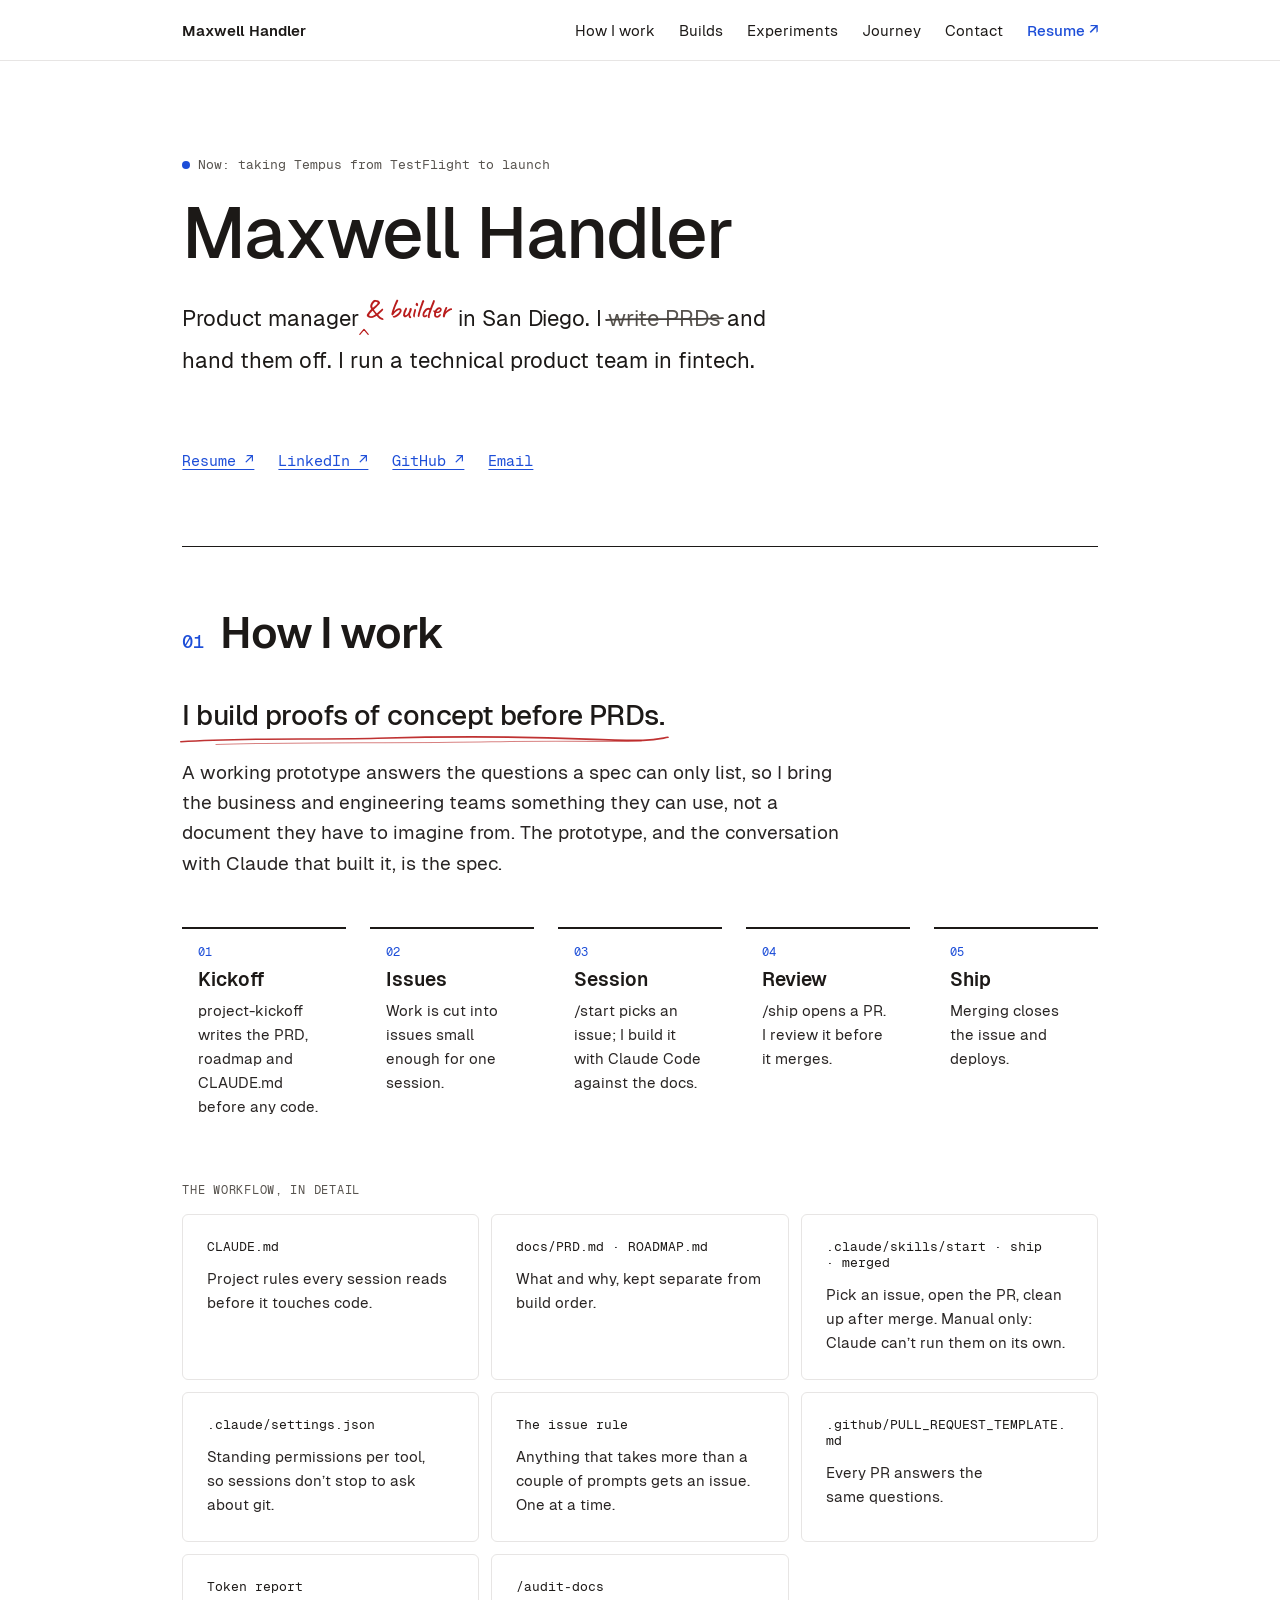
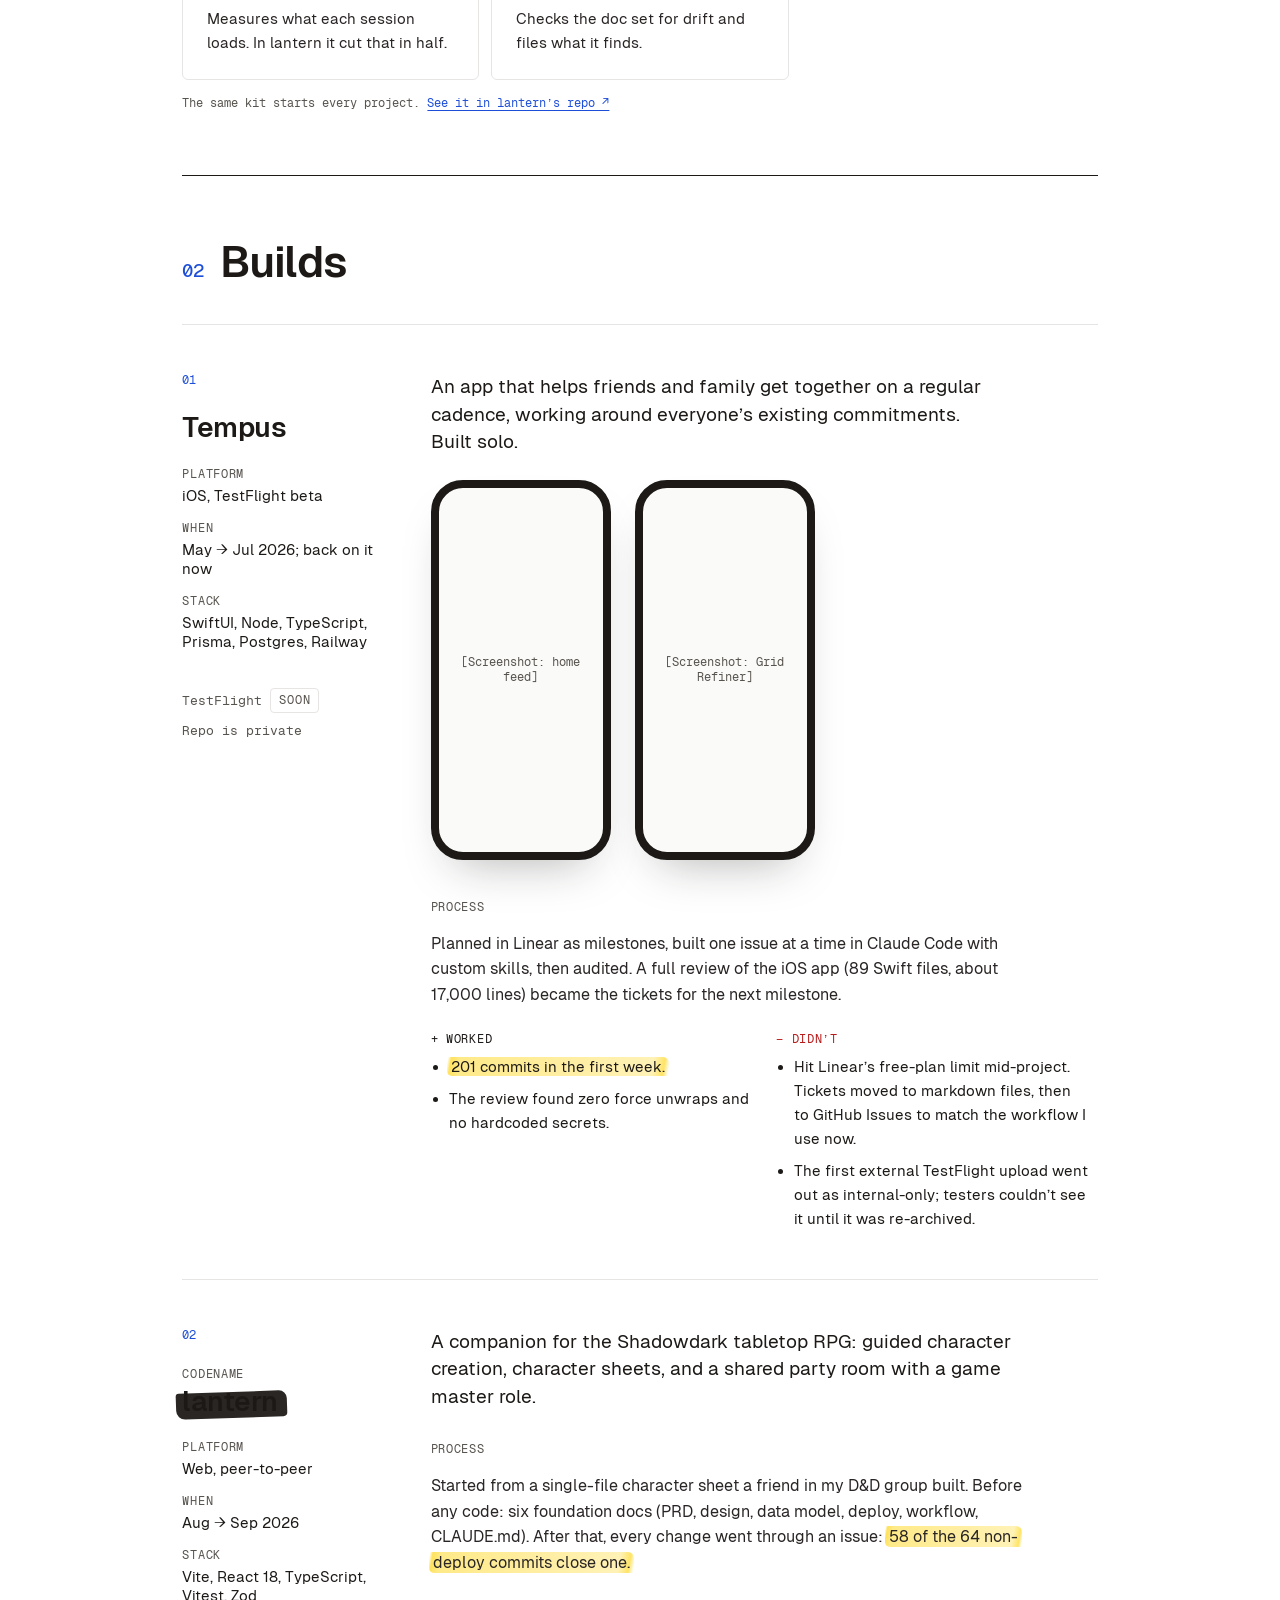
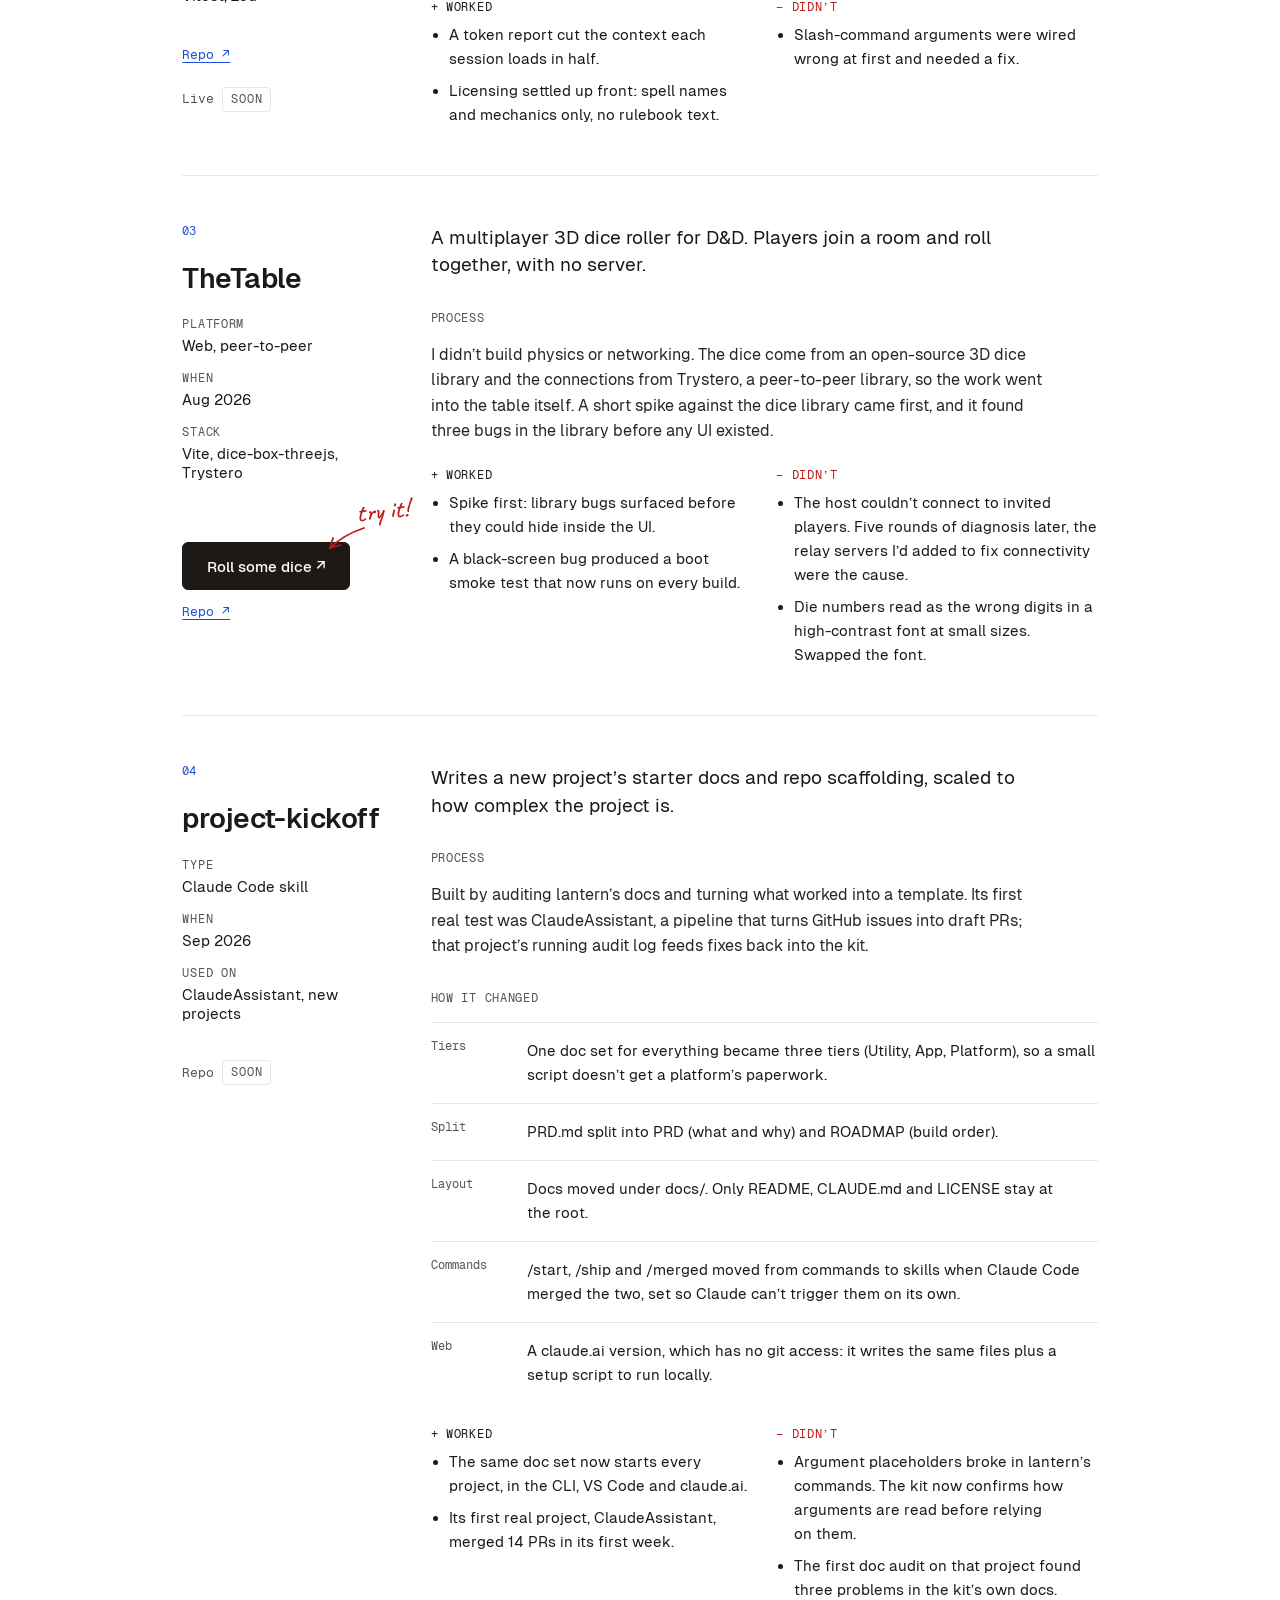
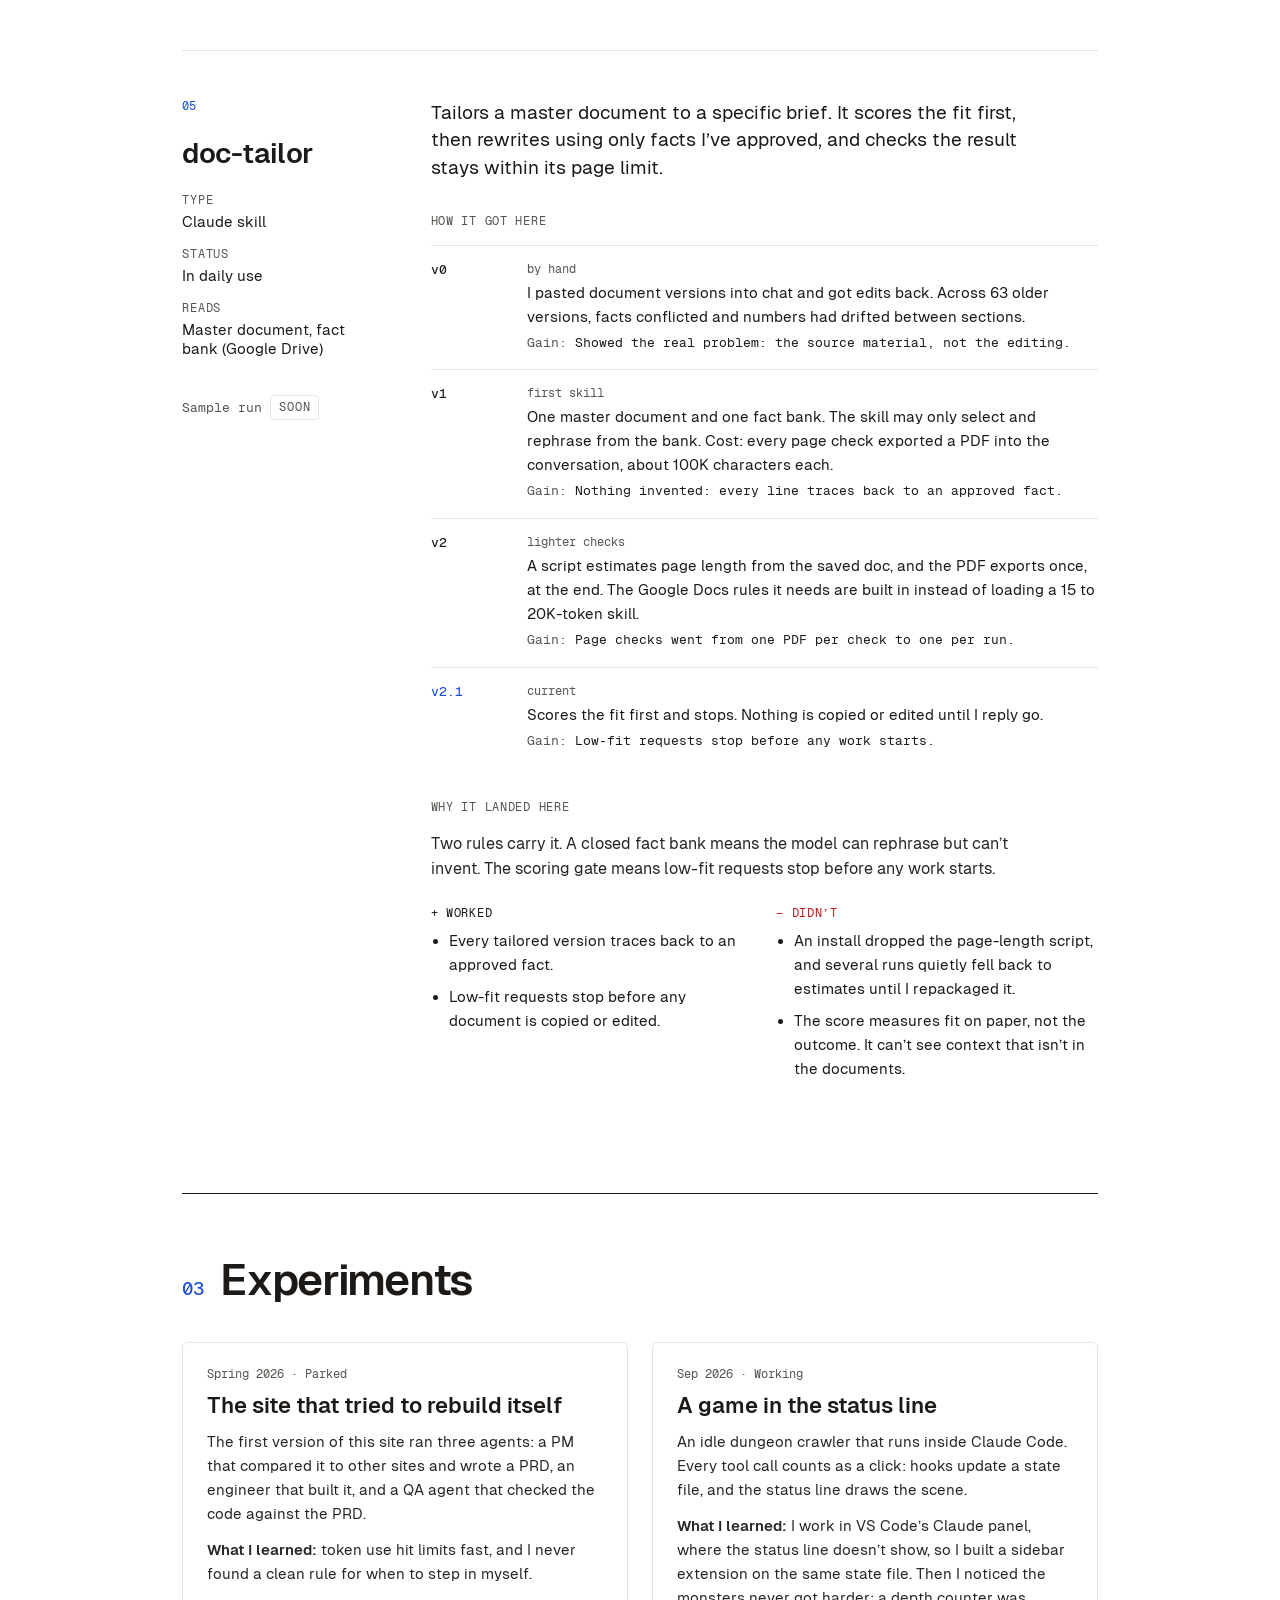
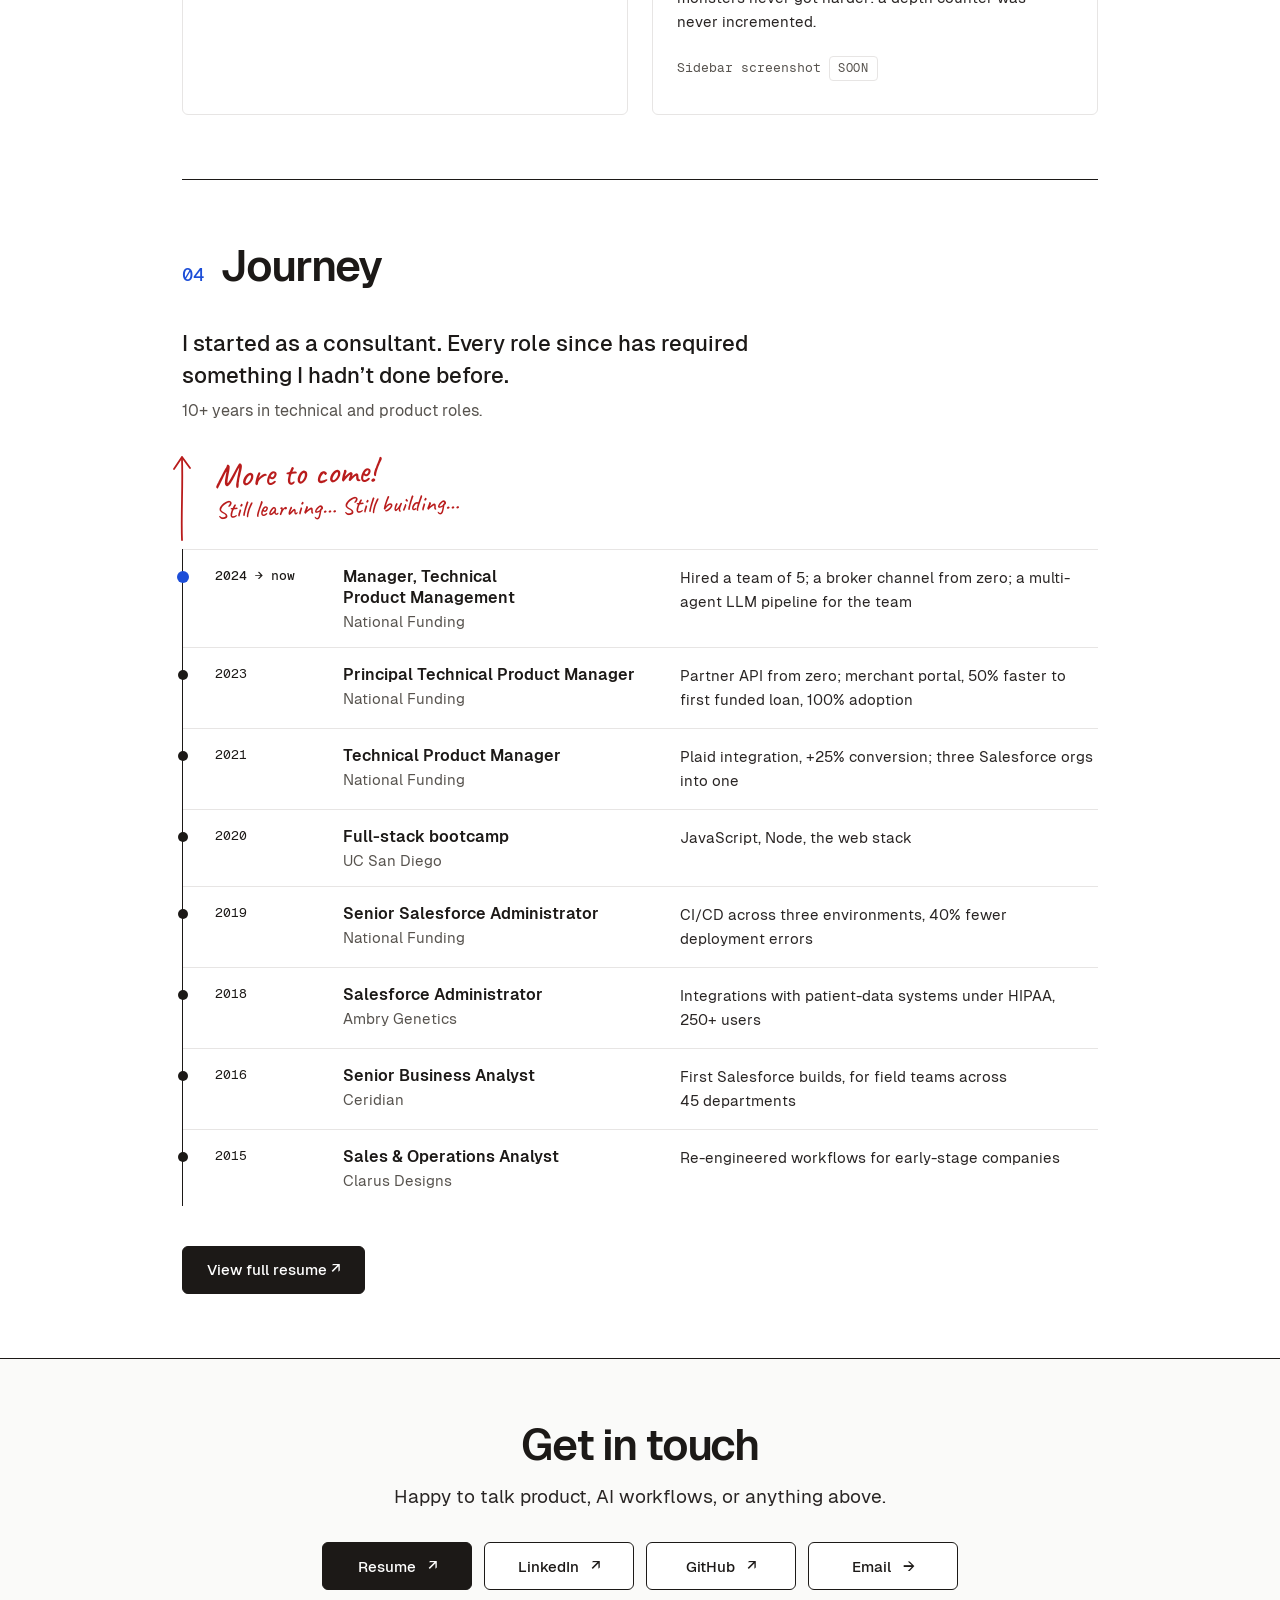
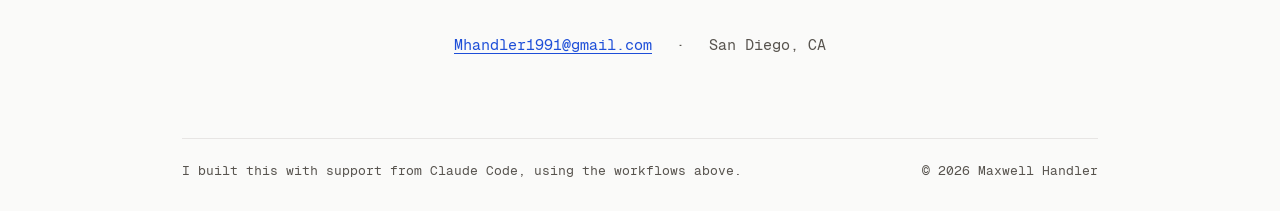
==== index.html @ 3c8b4b67 "fix(intro): replay link sits inline after "in fintech." — closes #29 The replay button moves from it" ====
<!doctype html>
<html lang="en">
  <head>
    <meta charset="utf-8">
    <meta name="viewport" content="width=device-width, initial-scale=1">
    <title>Maxwell Handler</title>
    <meta name="description" content="Product manager in San Diego. I run a technical product team in fintech, and I build software with Claude.">
    <meta name="theme-color" content="#FFFFFF">
    <link rel="canonical" href="https://maxwellhandler.com/">
    <link rel="icon" href="/favicon.ico" sizes="48x48">
    <link rel="icon" href="/favicon.svg" type="image/svg+xml">
    <link rel="apple-touch-icon" href="/apple-touch-icon.png">
    <link rel="manifest" href="/site.webmanifest">

    <meta property="og:type" content="website">
    <meta property="og:url" content="https://maxwellhandler.com/">
    <meta property="og:title" content="Maxwell Handler">
    <meta property="og:description" content="Product manager in San Diego. I run a technical product team in fintech, and I build software with Claude.">
    <meta property="og:image" content="https://maxwellhandler.com/assets/profile.jpg">
    <meta property="og:image:alt" content="Portrait of Maxwell Handler">
    <meta name="twitter:card" content="summary">
    <meta name="twitter:title" content="Maxwell Handler">
    <meta name="twitter:description" content="Product manager in San Diego. I run a technical product team in fintech, and I build software with Claude.">
    <meta name="twitter:image" content="https://maxwellhandler.com/assets/profile.jpg">

    <link rel="preload" href="assets/fonts/Geist-Regular.woff2" as="font" type="font/woff2" crossorigin>
    <link rel="preload" href="assets/fonts/Geist-Medium.woff2" as="font" type="font/woff2" crossorigin>
    <link rel="stylesheet" href="css/tokens.css">
    <link rel="stylesheet" href="css/home.css">
  </head>
  <body>
    <a class="skip-link" href="#main">Skip to content</a>

    <!-- Top bar -->
    <header class="topbar">
      <nav class="topbar__nav wrap" aria-label="Primary">
        <a class="topbar__name" href="#top">Maxwell Handler</a>
        <div class="topbar__right">
          <div class="nav-sections">
            <a href="#how-i-work">How I work</a>
            <a href="#builds">Builds</a>
            <a href="#experiments">Experiments</a>
            <a href="#journey">Journey</a>
            <a href="#contact">Contact</a>
          </div>
          <a class="topbar__resume" href="https://docs.google.com/document/d/e/2PACX-1vSrySJOaq8SuYeRH-K_3uF4G3KK_gRlw0_6EuYZO0PegL6YQ7afXb8db5gmuZ7FHSu0zb8z-pK59tql/pub" target="_blank" rel="noopener noreferrer">Resume ↗</a>
          <button type="button" class="btn btn--secondary menu-btn" id="menu-btn" aria-expanded="false" aria-controls="menu-panel">Menu</button>
        </div>
      </nav>
      <nav class="menu-panel" id="menu-panel" aria-label="Sections">
        <a href="#how-i-work">How I work</a>
        <a href="#builds">Builds</a>
        <a href="#experiments">Experiments</a>
        <a href="#journey">Journey</a>
        <a href="#contact">Contact</a>
      </nav>
    </header>

    <main id="main">
      <!-- Header -->
      <div class="intro wrap" id="top">
        <p class="intro__status"><span class="intro__dot" aria-hidden="true"></span>Now: taking Tempus from TestFlight to launch</p>
        <h1 class="intro__name">Maxwell Handler</h1>
        <p class="intro__lede" id="intro-lede">
          <span class="sr-only">Product manager and builder in San Diego. I build prototypes and ship them with Claude. I run a technical product team in fintech.</span>
          <span aria-hidden="true">Product manager<span class="intro__caret" data-step="1"><svg class="intro__caret-mark" viewBox="0 0 14 10" focusable="false"><path d="M1 9 L 7 2 L 13 9"/></svg><span class="intro__insert" data-step="1" data-ms="600"><span class="intro__insert-text">&amp; builder</span></span></span> in San Diego. I <span class="intro__pair"><span class="intro__strike" data-step="2">write PRDs<svg class="intro__strike-line" viewBox="0 0 100 10" preserveAspectRatio="none" focusable="false"><path pathLength="1" d="M1 6 C 28 3.8, 62 6.6, 99 4.2"/></svg></span><span class="intro__insert" data-step="3" data-ms="1050"><span class="intro__insert-text"><span class="intro__hl" data-step="6">build prototypes</span></span></span></span> and <span class="intro__pair"><span class="intro__strike" data-step="4">hand them off<svg class="intro__strike-line" viewBox="0 0 100 10" preserveAspectRatio="none" focusable="false"><path pathLength="1" d="M1 6 C 28 3.8, 62 6.6, 99 4.2"/></svg></span><span class="intro__insert" data-step="5" data-ms="1400"><span class="intro__insert-text">ship them with Claude</span></span></span>. I run a technical product team in fintech.</span>
          <button type="button" hidden class="intro__replay" id="intro-replay" aria-label="Replay the edit"><svg aria-hidden="true" focusable="false" viewBox="0 0 16 16" width="12" height="12"><path d="M3.5 8a4.5 4.5 0 1 0 1.3-3.2"/><path d="M4.6 2.2 L 4.8 4.9 L 2.1 5.1"/></svg>replay</button>
        </p>
        <nav class="intro__links" aria-label="Profiles">
          <a href="https://docs.google.com/document/d/e/2PACX-1vSrySJOaq8SuYeRH-K_3uF4G3KK_gRlw0_6EuYZO0PegL6YQ7afXb8db5gmuZ7FHSu0zb8z-pK59tql/pub" target="_blank" rel="noopener noreferrer">Resume ↗</a>
          <a href="https://linkedin.com/in/handler1991/" target="_blank" rel="noopener noreferrer">LinkedIn ↗</a>
          <a href="https://github.com/mhandler1991" target="_blank" rel="noopener noreferrer">GitHub ↗</a>
          <a href="mailto:Mhandler1991@gmail.com">Email</a>
        </nav>
      </div>

      <!-- 01 How I work -->
      <section class="section wrap" id="how-i-work" aria-labelledby="how-i-work-title">
        <div class="section__inner how">
          <div>
            <h2 class="section-title" id="how-i-work-title"><span class="section-title__num">01</span>How I work</h2>
            <div class="how__intro">
              <p class="thesis">
                <span class="thesis__mark">I build proofs of concept before PRDs.<svg class="thesis__underline" aria-hidden="true" focusable="false" viewBox="0 0 520 18" preserveAspectRatio="none"><path d="M3 11 C 70 6, 140 9, 210 7 S 360 5, 430 8 S 500 9, 516 6" fill="none" stroke="currentColor" stroke-width="1.8" stroke-linecap="round" opacity="0.9"/><path d="M40 14 C 120 11, 230 13, 330 11 S 450 12, 488 10" fill="none" stroke="currentColor" stroke-width="1.2" stroke-linecap="round" opacity="0.55"/></svg></span>
              </p>
              <p class="how__body">A working prototype answers the questions a spec can only list, so I bring the business and engineering teams something they can use, not a document they have to imagine from. The prototype, and the conversation with Claude that built it, is the spec.</p>
            </div>
          </div>

          <ol class="steps" id="steps">
            <li class="step"><span class="step__num">01</span><span class="step__title">Kickoff</span><span class="step__text">project-kickoff writes the PRD, roadmap and CLAUDE.md before any code.</span></li>
            <li class="step"><span class="step__num">02</span><span class="step__title">Issues</span><span class="step__text">Work is cut into issues small enough for one session.</span></li>
            <li class="step"><span class="step__num">03</span><span class="step__title">Session</span><span class="step__text">/start picks an issue; I build it with Claude Code against the docs.</span></li>
            <li class="step"><span class="step__num">04</span><span class="step__title">Review</span><span class="step__text">/ship opens a PR. I review it before it merges.</span></li>
            <li class="step"><span class="step__num">05</span><span class="step__title">Ship</span><span class="step__text">Merging closes the issue and deploys.</span></li>
          </ol>

          <div class="workflow">
            <p class="label">The workflow, in detail</p>
            <ul class="cards">
              <li class="card"><code class="card__file">CLAUDE.md</code><span class="card__text">Project rules every session reads before it touches code.</span></li>
              <li class="card"><code class="card__file">docs/PRD.md · ROADMAP.md</code><span class="card__text">What and why, kept separate from build order.</span></li>
              <li class="card"><code class="card__file">.claude/skills/start · ship · merged</code><span class="card__text">Pick an issue, open the PR, clean up after merge. Manual only: Claude can’t run them on its own.</span></li>
              <li class="card"><code class="card__file">.claude/settings.json</code><span class="card__text">Standing permissions per tool, so sessions don’t stop to ask about git.</span></li>
              <li class="card"><code class="card__file">The issue rule</code><span class="card__text">Anything that takes more than a couple of prompts gets an issue. One at a time.</span></li>
              <li class="card"><code class="card__file">.github/PULL_REQUEST_TEMPLATE.md</code><span class="card__text">Every PR answers the same questions.</span></li>
              <li class="card"><code class="card__file">Token report</code><span class="card__text">Measures what each session loads. In lantern it cut that in half.</span></li>
              <li class="card"><code class="card__file">/audit-docs</code><span class="card__text">Checks the doc set for drift and files what it finds.</span></li>
            </ul>
            <p class="workflow__note">The same kit starts every project. <a href="https://github.com/mhandler1991/lantern" target="_blank" rel="noopener noreferrer">See it in lantern’s repo ↗</a></p>
          </div>
        </div>
      </section>

      <!-- 02 Builds -->
      <section class="section wrap" id="builds" aria-labelledby="builds-title">
        <div class="section__inner">
          <h2 class="section-title" id="builds-title"><span class="section-title__num">02</span>Builds</h2>

          <!-- 01 Tempus -->
          <article class="project" aria-labelledby="tempus-title">
            <div class="project__grid">
              <div class="rail">
                <span class="rail__num">01</span>
                <h3 class="project__title" id="tempus-title">Tempus</h3>
                <dl class="meta">
                  <div class="meta__row"><dt class="label">Platform</dt><dd>iOS, TestFlight beta</dd></div>
                  <div class="meta__row"><dt class="label">When</dt><dd>May → Jul 2026; back on it now</dd></div>
                  <div class="meta__row"><dt class="label">Stack</dt><dd>SwiftUI, Node, TypeScript, Prisma, Postgres, Railway</dd></div>
                </dl>
                <div class="rail__links">
                  <!-- TODO: Tempus TestFlight public link. Replace this pending span with <a class="link-sm" href="…">TestFlight ↗</a> -->
                  <span class="pending"><span class="pending__text">TestFlight</span><span class="pending__tag">Soon</span></span>
                  <span class="rail__note">Repo is private</span>
                </div>
              </div>
              <div class="story">
                <p class="story__lede">An app that helps friends and family get together on a regular cadence, working around everyone’s existing commitments. Built solo.</p>
                <!-- TODO: Tempus screenshots. Replace each placeholder frame with <img> inside .phone (home feed, Grid Refiner) and real alt text describing the screen. -->
                <div class="phones">
                  <div class="phone" role="img" aria-label="Tempus home feed screenshot, coming soon">[Screenshot: home feed]</div>
                  <div class="phone" role="img" aria-label="Tempus Grid Refiner screenshot, coming soon">[Screenshot: Grid Refiner]</div>
                </div>
                <h4 class="label story__label">Process</h4>
                <p class="story__text">Planned in Linear as milestones, built one issue at a time in Claude Code with custom skills, then audited. A full review of the iOS app (89 Swift files, about 17,000 lines) became the tickets for the next milestone.</p>
                <div class="outcomes">
                  <div>
                    <h4 class="outcomes__label">+ Worked</h4>
                    <ul>
                      <li><mark>201 commits in the first week.</mark></li>
                      <li>The review found zero force unwraps and no hardcoded secrets.</li>
                    </ul>
                  </div>
                  <div>
                    <h4 class="outcomes__label outcomes__label--didnt">&#8722; Didn’t</h4>
                    <ul>
                      <li>Hit Linear’s free-plan limit mid-project. Tickets moved to markdown files, then to GitHub Issues to match the workflow I use now.</li>
                      <li>The first external TestFlight upload went out as internal-only; testers couldn’t see it until it was re-archived.</li>
                    </ul>
                  </div>
                </div>
              </div>
            </div>
          </article>

          <!-- 02 codename lantern -->
          <article class="project" aria-labelledby="lantern-title">
            <div class="project__grid">
              <div class="rail">
                <span class="rail__num">02</span>
                <h3 class="project__title--redacted" id="lantern-title">
                  <span class="sr-only">codename lantern</span>
                  <span class="label" aria-hidden="true">codename</span>
                  <span class="redact" aria-hidden="true"><span class="redact__word">lantern</span><span class="redact__bar"></span></span>
                </h3>
                <dl class="meta">
                  <div class="meta__row"><dt class="label">Platform</dt><dd>Web, peer-to-peer</dd></div>
                  <div class="meta__row"><dt class="label">When</dt><dd>Aug → Sep 2026</dd></div>
                  <div class="meta__row"><dt class="label">Stack</dt><dd>Vite, React 18, TypeScript, Vitest, Zod</dd></div>
                </dl>
                <div class="rail__links">
                  <a class="link-sm" href="https://github.com/mhandler1991/lantern" target="_blank" rel="noopener noreferrer">Repo ↗</a>
                  <!-- TODO: lantern live URL. Replace with <a class="link-sm" href="…">Live ↗</a> -->
                  <span class="pending"><span class="pending__text">Live</span><span class="pending__tag">Soon</span></span>
                </div>
              </div>
              <div class="story">
                <p class="story__lede">A companion for the Shadowdark tabletop RPG: guided character creation, character sheets, and a shared party room with a game master role.</p>
                <h4 class="label story__label">Process</h4>
                <p class="story__text">Started from a single-file character sheet a friend in my D&amp;D group built. Before any code: six foundation docs (PRD, design, data model, deploy, workflow, CLAUDE.md). After that, every change went through an issue: <mark>58 of the 64 non-deploy commits close one.</mark></p>
                <div class="outcomes">
                  <div>
                    <h4 class="outcomes__label">+ Worked</h4>
                    <ul>
                      <li>A token report cut the context each session loads in half.</li>
                      <li>Licensing settled up front: spell names and mechanics only, no rulebook text.</li>
                    </ul>
                  </div>
                  <div>
                    <h4 class="outcomes__label outcomes__label--didnt">&#8722; Didn’t</h4>
                    <ul>
                      <li>Slash-command arguments were wired wrong at first and needed a fix.</li>
                      <!-- TODO: lantern second "Didn’t" item (Max to supply). -->
                    </ul>
                  </div>
                </div>
              </div>
            </div>
          </article>

          <!-- 03 TheTable -->
          <article class="project" aria-labelledby="thetable-title">
            <div class="project__grid">
              <div class="rail">
                <span class="rail__num">03</span>
                <h3 class="project__title" id="thetable-title">TheTable</h3>
                <dl class="meta">
                  <div class="meta__row"><dt class="label">Platform</dt><dd>Web, peer-to-peer</dd></div>
                  <div class="meta__row"><dt class="label">When</dt><dd>Aug 2026</dd></div>
                  <div class="meta__row"><dt class="label">Stack</dt><dd>Vite, dice-box-threejs, Trystero</dd></div>
                </dl>
                <div class="rail__links">
                  <div class="try">
                    <a class="btn btn--primary" href="https://mhandler1991.github.io/TheTable" target="_blank" rel="noopener noreferrer">Roll some dice ↗</a>
                    <div class="try__note" aria-hidden="true">
                      <span class="try__text">try it!</span>
                      <svg class="try__arrow" viewBox="0 0 96 70" focusable="false"><path d="M38 30 C 26 34, 14 40, 4 50" fill="none" stroke="currentColor" stroke-width="1.8" stroke-linecap="round"/><path d="M4 50 L 14 47 M4 50 L 7 40" fill="none" stroke="currentColor" stroke-width="1.8" stroke-linecap="round"/></svg>
                    </div>
                  </div>
                  <a class="link-sm" href="https://github.com/mhandler1991/TheTable" target="_blank" rel="noopener noreferrer">Repo ↗</a>
                </div>
              </div>
              <div class="story">
                <p class="story__lede">A multiplayer 3D dice roller for D&amp;D. Players join a room and roll together, with no server.</p>
                <h4 class="label story__label">Process</h4>
                <p class="story__text">I didn’t build physics or networking. The dice come from an open-source 3D dice library and the connections from Trystero, a peer-to-peer library, so the work went into the table itself. A short spike against the dice library came first, and it found three bugs in the library before any UI existed.</p>
                <div class="outcomes">
                  <div>
                    <h4 class="outcomes__label">+ Worked</h4>
                    <ul>
                      <li>Spike first: library bugs surfaced before they could hide inside the UI.</li>
                      <li>A black-screen bug produced a boot smoke test that now runs on every build.</li>
                    </ul>
                  </div>
                  <div>
                    <h4 class="outcomes__label outcomes__label--didnt">&#8722; Didn’t</h4>
                    <ul>
                      <li>The host couldn’t connect to invited players. Five rounds of diagnosis later, the relay servers I’d added to fix connectivity were the cause.</li>
                      <li>Die numbers read as the wrong digits in a high-contrast font at small sizes. Swapped the font.</li>
                    </ul>
                  </div>
                </div>
              </div>
            </div>
          </article>

          <!-- 04 project-kickoff -->
          <article class="project" aria-labelledby="kickoff-title">
            <div class="project__grid">
              <div class="rail">
                <span class="rail__num">04</span>
                <h3 class="project__title" id="kickoff-title">project-kickoff</h3>
                <dl class="meta">
                  <div class="meta__row"><dt class="label">Type</dt><dd>Claude Code skill</dd></div>
                  <div class="meta__row"><dt class="label">When</dt><dd>Sep 2026</dd></div>
                  <div class="meta__row"><dt class="label">Used on</dt><dd>ClaudeAssistant, new projects</dd></div>
                </dl>
                <div class="rail__links">
                  <!-- TODO: project-kickoff repo link. Replace with <a class="link-sm" href="…">Repo ↗</a> -->
                  <span class="pending"><span class="pending__text">Repo</span><span class="pending__tag">Soon</span></span>
                </div>
              </div>
              <div class="story">
                <p class="story__lede">Writes a new project’s starter docs and repo scaffolding, scaled to how complex the project is.</p>
                <h4 class="label story__label">Process</h4>
                <p class="story__text">Built by auditing lantern’s docs and turning what worked into a template. Its first real test was ClaudeAssistant, a pipeline that turns GitHub issues into draft PRs; that project’s running audit log feeds fixes back into the kit.</p>
                <h4 class="label story__label">How it changed</h4>
                <ul class="labeled">
                  <li class="labeled__row"><span class="labeled__key">Tiers</span><span class="labeled__val">One doc set for everything became three tiers (Utility, App, Platform), so a small script doesn’t get a platform’s paperwork.</span></li>
                  <li class="labeled__row"><span class="labeled__key">Split</span><span class="labeled__val">PRD.md split into PRD (what and why) and ROADMAP (build order).</span></li>
                  <li class="labeled__row"><span class="labeled__key">Layout</span><span class="labeled__val">Docs moved under docs/. Only README, CLAUDE.md and LICENSE stay at the root.</span></li>
                  <li class="labeled__row"><span class="labeled__key">Commands</span><span class="labeled__val">/start, /ship and /merged moved from commands to skills when Claude Code merged the two, set so Claude can’t trigger them on its own.</span></li>
                  <li class="labeled__row"><span class="labeled__key">Web</span><span class="labeled__val">A claude.ai version, which has no git access: it writes the same files plus a setup script to run locally.</span></li>
                </ul>
                <div class="outcomes">
                  <div>
                    <h4 class="outcomes__label">+ Worked</h4>
                    <ul>
                      <li>The same doc set now starts every project, in the CLI, VS Code and claude.ai.</li>
                      <li>Its first real project, ClaudeAssistant, merged 14 PRs in its first week.</li>
                    </ul>
                  </div>
                  <div>
                    <h4 class="outcomes__label outcomes__label--didnt">&#8722; Didn’t</h4>
                    <ul>
                      <li>Argument placeholders broke in lantern’s commands. The kit now confirms how arguments are read before relying on them.</li>
                      <li>The first doc audit on that project found three problems in the kit’s own docs.</li>
                    </ul>
                  </div>
                </div>
              </div>
            </div>
          </article>

          <!-- 05 doc-tailor. Keep generic: never say what the documents are for. -->
          <article class="project" aria-labelledby="doctailor-title">
            <div class="project__grid">
              <div class="rail">
                <span class="rail__num">05</span>
                <h3 class="project__title" id="doctailor-title">doc-tailor</h3>
                <dl class="meta">
                  <div class="meta__row"><dt class="label">Type</dt><dd>Claude skill</dd></div>
                  <div class="meta__row"><dt class="label">Status</dt><dd>In daily use</dd></div>
                  <div class="meta__row"><dt class="label">Reads</dt><dd>Master document, fact bank (Google Drive)</dd></div>
                </dl>
                <div class="rail__links">
                  <!-- TODO: doc-tailor sample run link. Must be a generic, redacted example. Replace with <a class="link-sm" href="…">Sample run ↗</a> -->
                  <span class="pending"><span class="pending__text">Sample run</span><span class="pending__tag">Soon</span></span>
                </div>
              </div>
              <div class="story">
                <p class="story__lede">Tailors a master document to a specific brief. It scores the fit first, then rewrites using only facts I’ve approved, and checks the result stays within its page limit.</p>
                <h4 class="label story__label">How it got here</h4>
                <ol class="labeled">
                  <li class="labeled__row"><span class="labeled__key labeled__key--version">v0</span><span class="labeled__body"><span class="labeled__name">by hand</span><span class="labeled__val">I pasted document versions into chat and got edits back. Across 63 older versions, facts conflicted and numbers had drifted between sections.</span><span class="labeled__gain"><span>Gain:</span> Showed the real problem: the source material, not the editing.</span></span></li>
                  <li class="labeled__row"><span class="labeled__key labeled__key--version">v1</span><span class="labeled__body"><span class="labeled__name">first skill</span><span class="labeled__val">One master document and one fact bank. The skill may only select and rephrase from the bank. Cost: every page check exported a PDF into the conversation, about 100K characters each.</span><span class="labeled__gain"><span>Gain:</span> Nothing invented: every line traces back to an approved fact.</span></span></li>
                  <li class="labeled__row"><span class="labeled__key labeled__key--version">v2</span><span class="labeled__body"><span class="labeled__name">lighter checks</span><span class="labeled__val">A script estimates page length from the saved doc, and the PDF exports once, at the end. The Google Docs rules it needs are built in instead of loading a 15 to 20K-token skill.</span><span class="labeled__gain"><span>Gain:</span> Page checks went from one PDF per check to one per run.</span></span></li>
                  <li class="labeled__row"><span class="labeled__key labeled__key--version labeled__key--current">v2.1</span><span class="labeled__body"><span class="labeled__name">current</span><span class="labeled__val">Scores the fit first and stops. Nothing is copied or edited until I reply go.</span><span class="labeled__gain"><span>Gain:</span> Low-fit requests stop before any work starts.</span></span></li>
                </ol>
                <h4 class="label story__label">Why it landed here</h4>
                <p class="story__text">Two rules carry it. A closed fact bank means the model can rephrase but can’t invent. The scoring gate means low-fit requests stop before any work starts.</p>
                <div class="outcomes">
                  <div>
                    <h4 class="outcomes__label">+ Worked</h4>
                    <ul>
                      <li>Every tailored version traces back to an approved fact.</li>
                      <li>Low-fit requests stop before any document is copied or edited.</li>
                    </ul>
                  </div>
                  <div>
                    <h4 class="outcomes__label outcomes__label--didnt">&#8722; Didn’t</h4>
                    <ul>
                      <li>An install dropped the page-length script, and several runs quietly fell back to estimates until I repackaged it.</li>
                      <li>The score measures fit on paper, not the outcome. It can’t see context that isn’t in the documents.</li>
                    </ul>
                  </div>
                </div>
              </div>
            </div>
          </article>
        </div>
      </section>

      <!-- 03 Experiments -->
      <section class="section wrap" id="experiments" aria-labelledby="experiments-title">
        <div class="section__inner">
          <h2 class="section-title" id="experiments-title"><span class="section-title__num">03</span>Experiments</h2>
          <ul class="experiments">
            <li class="card experiment">
              <span class="experiment__meta">Spring 2026 · Parked</span>
              <h3 class="experiment__title">The site that tried to rebuild itself</h3>
              <p class="card__text">The first version of this site ran three agents: a PM that compared it to other sites and wrote a PRD, an engineer that built it, and a QA agent that checked the code against the PRD.</p>
              <p class="card__text"><strong>What I learned:</strong> token use hit limits fast, and I never found a clean rule for when to step in myself.</p>
            </li>
            <li class="card experiment">
              <span class="experiment__meta">Sep 2026 · Working</span>
              <h3 class="experiment__title">A game in the status line</h3>
              <p class="card__text">An idle dungeon crawler that runs inside Claude Code. Every tool call counts as a click: hooks update a state file, and the status line draws the scene.</p>
              <p class="card__text"><strong>What I learned:</strong> I work in VS Code’s Claude panel, where the status line doesn’t show, so I built a sidebar extension on the same state file. Then I noticed the monsters never got harder: a depth counter was never incremented.</p>
              <!-- TODO: screenshot of the status-line game's VS Code sidebar. Replace with <img> plus real alt text. -->
              <span class="pending"><span class="pending__text">Sidebar screenshot</span><span class="pending__tag">Soon</span></span>
            </li>
          </ul>
        </div>
      </section>

      <!-- 04 Journey -->
      <section class="section wrap" id="journey" aria-labelledby="journey-title">
        <div class="section__inner">
          <h2 class="section-title" id="journey-title"><span class="section-title__num">04</span>Journey</h2>
          <div class="path__intro">
            <p class="path__lede">I started as a consultant. Every role since has required something I hadn’t done before.</p>
            <p class="path__sub">10+ years in technical and product roles.</p>
          </div>
          <div class="journey-more">
            <svg class="journey-more__arrow" aria-hidden="true" focusable="false" viewBox="0 0 40 96" preserveAspectRatio="none"><path d="M20 87 C 19 61, 21 32, 20 6" fill="none" stroke="currentColor" stroke-width="1.8" stroke-linecap="round"/><path d="M20 4 L 12 16 M20 4 L 28 15" fill="none" stroke="currentColor" stroke-width="1.8" stroke-linecap="round"/></svg>
            <div class="journey-more__text">
              <p class="journey-more__title">More to come!</p>
              <p class="journey-more__sub">Still learning… Still building…</p>
            </div>
          </div>
          <ol class="timeline">
            <li class="timeline__row timeline__row--current">
              <span class="timeline__year">2024 → now</span>
              <span class="timeline__role"><span class="timeline__title">Manager, Technical Product Management</span><span class="timeline__company">National Funding</span></span>
              <span class="timeline__note">Hired a team of 5; a broker channel from zero; a multi-agent LLM pipeline for the team</span>
            </li>
            <li class="timeline__row">
              <span class="timeline__year">2023</span>
              <span class="timeline__role"><span class="timeline__title">Principal Technical Product Manager</span><span class="timeline__company">National Funding</span></span>
              <span class="timeline__note">Partner API from zero; merchant portal, 50% faster to first funded loan, 100% adoption</span>
            </li>
            <li class="timeline__row">
              <span class="timeline__year">2021</span>
              <span class="timeline__role"><span class="timeline__title">Technical Product Manager</span><span class="timeline__company">National Funding</span></span>
              <span class="timeline__note">Plaid integration, +25% conversion; three Salesforce orgs into one</span>
            </li>
            <li class="timeline__row">
              <span class="timeline__year">2020</span>
              <span class="timeline__role"><span class="timeline__title">Full-stack bootcamp</span><span class="timeline__company">UC San Diego</span></span>
              <span class="timeline__note">JavaScript, Node, the web stack</span>
            </li>
            <li class="timeline__row">
              <span class="timeline__year">2019</span>
              <span class="timeline__role"><span class="timeline__title">Senior Salesforce Administrator</span><span class="timeline__company">National Funding</span></span>
              <span class="timeline__note">CI/CD across three environments, 40% fewer deployment errors</span>
            </li>
            <li class="timeline__row">
              <span class="timeline__year">2018</span>
              <span class="timeline__role"><span class="timeline__title">Salesforce Administrator</span><span class="timeline__company">Ambry Genetics</span></span>
              <span class="timeline__note">Integrations with patient-data systems under HIPAA, 250+ users</span>
            </li>
            <li class="timeline__row">
              <span class="timeline__year">2016</span>
              <span class="timeline__role"><span class="timeline__title">Senior Business Analyst</span><span class="timeline__company">Ceridian</span></span>
              <span class="timeline__note">First Salesforce builds, for field teams across 45 departments</span>
            </li>
            <li class="timeline__row">
              <span class="timeline__year">2015</span>
              <span class="timeline__role"><span class="timeline__title">Sales &amp; Operations Analyst</span><span class="timeline__company">Clarus Designs</span></span>
              <span class="timeline__note">Re-engineered workflows for early-stage companies</span>
            </li>
          </ol>
          <div class="path__cta">
            <a class="btn btn--primary" href="https://docs.google.com/document/d/e/2PACX-1vSrySJOaq8SuYeRH-K_3uF4G3KK_gRlw0_6EuYZO0PegL6YQ7afXb8db5gmuZ7FHSu0zb8z-pK59tql/pub" target="_blank" rel="noopener noreferrer">View full resume ↗</a>
          </div>
        </div>
      </section>
    </main>

    <!-- Footer -->
    <footer class="footer" id="contact">
      <div class="footer__inner wrap">
        <div class="footer__head">
          <h2 class="footer__title">Get in touch</h2>
          <p class="footer__sub">Happy to talk product, AI workflows, or anything above.</p>
        </div>
        <nav class="footer__buttons" aria-label="Contact links">
          <a class="btn btn--primary" href="https://docs.google.com/document/d/e/2PACX-1vSrySJOaq8SuYeRH-K_3uF4G3KK_gRlw0_6EuYZO0PegL6YQ7afXb8db5gmuZ7FHSu0zb8z-pK59tql/pub" target="_blank" rel="noopener noreferrer">Resume <span aria-hidden="true">↗</span></a>
          <a class="btn btn--secondary" href="https://linkedin.com/in/handler1991/" target="_blank" rel="noopener noreferrer">LinkedIn <span aria-hidden="true">↗</span></a>
          <a class="btn btn--secondary" href="https://github.com/mhandler1991" target="_blank" rel="noopener noreferrer">GitHub <span aria-hidden="true">↗</span></a>
          <a class="btn btn--secondary" href="mailto:Mhandler1991@gmail.com">Email <span aria-hidden="true">→</span></a>
        </nav>
        <p class="footer__line"><a href="mailto:Mhandler1991@gmail.com">Mhandler1991@gmail.com</a><span class="footer__sep" aria-hidden="true">·</span><span>San Diego, CA</span></p>
        <div class="footer__bottom">
          <span>I built this with support from Claude Code, using the workflows above.</span>
          <span>© 2026 Maxwell Handler</span>
        </div>
      </div>
    </footer>

    <script src="js/home.js" defer></script>
  </body>
</html>
---- css/tokens.css ----
/*
 * maxwellhandler.com design tokens and global rules
 * Source: homepage v12 (reference/homepage.html). Values map to Tailwind's scale
 * (stone neutrals, blue-700 accent, red-700 pencil) but the site is hand-written CSS.
 */
:root {
  /* Color */
  --ink: #1C1917;          /* primary text, black rules, primary buttons (stone-900) */
  --ink-hover: #44403C;    /* primary button hover (stone-700) */
  --ink-soft: #292524;     /* secondary paragraphs: Process, card text (stone-800) */
  --muted: #57534E;        /* labels, meta, captions (stone-600), 7.5:1 on white */
  --rule: #E7E5E4;         /* light dividers between projects, card borders (stone-200) */
  --paper: #FFFFFF;        /* page background */
  --paper-alt: #FAFAF9;    /* footer, phone-frame fill, secondary hover (stone-50) */
  --accent: #1D4ED8;       /* links, section numbers, active step, current-role dot (blue-700) */
  --pencil: #B91C1C;       /* hand-drawn marks and the "Didn't" label (red-700) */
  --graphite: #44403C;     /* strike-throughs in the intro edit; red stays for new words (stone-700) */
  --highlighter: linear-gradient(100deg, rgba(255, 221, 64, 0) 0.5%, rgba(255, 221, 64, 0.85) 2%, rgba(255, 221, 64, 0.62) 6%, rgba(255, 221, 64, 0.38) 92%, rgba(255, 221, 64, 0.8) 97%, rgba(255, 221, 64, 0) 99.5%);

  /* Type */
  --font-sans: 'Geist', 'Helvetica Neue', Arial, sans-serif;
  --font-mono: 'Geist Mono', ui-monospace, Menlo, monospace;
  --font-hand: 'Caveat', 'Bradley Hand', cursive;  /* the "try it!" margin note and the intro edit's inserts */
  --text-12: 12px; --text-13: 13px; --text-15: 15px; --text-16: 16px; --text-19: 19px;
  --text-22: 22px; --text-24: 24px; --text-28: 28px; --text-44: 44px; --text-72: 72px;
  --leading-tight: 1; --leading-heading: 1.1; --leading-lede: 1.45; --leading-body: 1.6;
  --tracking-label: 0.06em; --tracking-1: -0.01em; --tracking-2: -0.02em; --tracking-3: -0.03em;

  /* Space (4/8 scale) */
  --space-1: 4px; --space-2: 8px; --space-3: 12px; --space-4: 16px; --space-5: 24px;
  --space-6: 32px; --space-7: 48px; --space-8: 64px; --space-9: 96px;
  --gutter: clamp(24px, 8vw, 120px);   /* left/right page margin */
  --content-max: 1120px;

  /* Shape and size */
  --radius-s: 4px; --radius-m: 6px;
  --tap: 44px;        /* minimum tap height for every link */
  --button-h: 48px;   /* every button */
  --stroke-main: 1.8px; --stroke-secondary: 1.2px;  /* pencil marks */

  /* Motion */
  --fade: 700ms ease;   /* step highlight in/out */
  --step: 2200ms;       /* step interval */
  --edit-draw: 600ms ease-in-out;              /* intro edit: strike line draws */
  --edit-fade: 400ms ease;                     /* intro edit: struck words dim, caret appears */
  --edit-swipe: 700ms ease-out;                /* intro edit: highlighter sweep */
  --edit-reveal: 600ms ease;                   /* intro edit: replay link fades in */
  --edit-write: cubic-bezier(0.3, 0.1, 0.7, 0.9);  /* intro edit: insert writing curve; JS sets each duration */
}

body { margin: 0; background: var(--paper); color: var(--ink); font-family: var(--font-sans); }
a { color: var(--accent); text-underline-offset: 3px; text-decoration-thickness: 1px; }
a:hover { color: var(--ink); }
h1, h2, h3 { text-wrap: balance; }
p, li { text-wrap: pretty; }
::selection { background: rgba(255, 221, 64, 0.55); color: var(--ink); }
html { scroll-behavior: smooth; }
@media (prefers-reduced-motion: reduce) { html { scroll-behavior: auto; } }

/* Buttons */
.btn { display: inline-flex; align-items: center; justify-content: center; gap: 10px;
  min-height: var(--button-h); padding: 0 var(--space-5); border-radius: var(--radius-m);
  font-size: var(--text-15); font-weight: 500; text-decoration: none;
  transition: background-color 150ms ease, transform 100ms ease; }
.btn--primary { background: var(--ink); color: var(--paper); border: 1px solid var(--ink); }
.btn--primary:hover { background: var(--ink-hover); color: var(--paper); }
.btn--secondary { background: var(--paper); color: var(--ink); border: 1px solid var(--ink); min-width: 150px; }
.btn--secondary:hover { background: var(--paper-alt); color: var(--ink); }
.btn:active { transform: translateY(1px); }
a:focus-visible, button:focus-visible { outline: 2px solid var(--accent); outline-offset: 2px; border-radius: var(--radius-s); }

/* Phone menu (640px and under) */
.menu-btn, .menu-panel { display: none; }
@media (max-width: 640px) {
  .nav-sections { display: none; }
  .menu-btn { display: inline-flex; }
  .menu-panel.is-open { display: flex; }
}
---- css/home.css ----
/*
 * maxwellhandler.com homepage (v12)
 * Layout and components. Every value comes from tokens.css or DESIGN.md.
 */

/* Fonts (self-hosted, OFL; licenses in assets/fonts/) */
@font-face { font-family: 'Geist'; src: url('../assets/fonts/Geist-Regular.woff2') format('woff2'); font-weight: 400; font-style: normal; font-display: swap; }
@font-face { font-family: 'Geist'; src: url('../assets/fonts/Geist-Medium.woff2') format('woff2'); font-weight: 500; font-style: normal; font-display: swap; }
@font-face { font-family: 'Geist'; src: url('../assets/fonts/Geist-SemiBold.woff2') format('woff2'); font-weight: 600; font-style: normal; font-display: swap; }
@font-face { font-family: 'Geist Mono'; src: url('../assets/fonts/GeistMono-Regular.woff2') format('woff2'); font-weight: 400; font-style: normal; font-display: swap; }
@font-face { font-family: 'Geist Mono'; src: url('../assets/fonts/GeistMono-Medium.woff2') format('woff2'); font-weight: 500; font-style: normal; font-display: swap; }
@font-face { font-family: 'Caveat'; src: url('../assets/fonts/Caveat-Medium-latin.woff2') format('woff2'); font-weight: 500; font-style: normal; font-display: swap; }

/* Base */
*, *::before, *::after { box-sizing: border-box; }
body { -webkit-font-smoothing: antialiased; -moz-osx-font-smoothing: grayscale; }
h1, h2, h3, h4, p, ul, ol, dl, dd, figure { margin: 0; }
code { font-family: var(--font-mono); }
button { font: inherit; cursor: pointer; }

.sr-only {
  position: absolute; width: 1px; height: 1px; margin: -1px; padding: 0;
  overflow: hidden; clip: rect(0 0 0 0); white-space: nowrap; border: 0;
}
.skip-link {
  position: absolute; left: var(--space-4); top: var(--space-2); z-index: 10;
  display: inline-flex; align-items: center; min-height: var(--tap); padding: 0 var(--space-4);
  background: var(--paper); border: 1px solid var(--ink); border-radius: var(--radius-m);
  color: var(--ink); font-size: var(--text-15); text-decoration: none;
  transform: translateY(-200%);
}
.skip-link:focus { transform: none; }

.wrap { max-width: var(--content-max); margin: 0 auto; padding: 0 var(--gutter); }

/* Shared text patterns */
.mono { font-family: var(--font-mono); }
.label {
  font-family: var(--font-mono); font-size: var(--text-12); font-weight: 400;
  letter-spacing: var(--tracking-label); text-transform: uppercase; color: var(--muted);
}
.link-sm {
  display: inline-flex; align-items: center; min-height: var(--tap);
  font-family: var(--font-mono); font-size: var(--text-13);
}

/* Pending link: muted text + "Soon" tag. Not a link. */
.pending { display: inline-flex; align-items: center; gap: var(--space-2); min-height: var(--tap); }
.pending__text { font-family: var(--font-mono); font-size: var(--text-13); color: var(--muted); }
.pending__tag {
  font-family: var(--font-mono); font-size: var(--text-12); letter-spacing: var(--tracking-label);
  text-transform: uppercase; padding: var(--space-1) var(--space-2);
  border: 1px solid var(--rule); border-radius: var(--radius-s); color: var(--muted);
}

/* Top bar (not sticky) */
.topbar { position: relative; background: var(--paper); border-bottom: 1px solid var(--rule); }
.topbar__nav {
  min-height: 60px; display: flex; flex-wrap: wrap; align-items: center; justify-content: space-between;
  gap: var(--space-2) var(--space-5);
}
.topbar__name {
  display: inline-flex; align-items: center; min-height: var(--tap);
  color: var(--ink); text-decoration: none; font-size: var(--text-15); font-weight: 600; letter-spacing: var(--tracking-1);
}
.topbar__right { display: flex; align-items: center; gap: var(--space-2) var(--space-5); font-size: var(--text-15); }
.nav-sections { display: flex; flex-wrap: wrap; gap: var(--space-1) var(--space-5); }
.nav-sections a, .topbar__resume {
  display: inline-flex; align-items: center; min-height: var(--tap); text-decoration: none;
}
.nav-sections a { color: var(--ink); }
.nav-sections a:hover { color: var(--accent); }
.topbar__resume { font-weight: 500; }
.menu-btn.btn {
  min-height: var(--tap); min-width: 0; padding: 0 var(--space-4); gap: var(--space-2);
}
.menu-panel {
  flex-direction: column; padding: var(--space-1) var(--gutter) var(--space-4);
  border-top: 1px solid var(--rule);
}
.menu-panel a {
  display: flex; align-items: center; min-height: var(--tap); padding: 0 var(--space-1);
  border-top: 1px solid var(--rule); color: var(--ink); text-decoration: none; font-size: var(--text-16);
}
@media (max-width: 640px) {
  .topbar__right { gap: var(--space-4); }
  .nav-sections { display: none; } /* re-asserts tokens.css after the display: flex above */
}

/* Intro header */
.intro { padding-top: var(--space-9); padding-bottom: var(--space-8); display: flex; flex-direction: column; gap: var(--space-5); }
.intro__status { font-family: var(--font-mono); font-size: var(--text-13); color: var(--muted); }
.intro__dot {
  display: inline-block; width: 8px; height: 8px; border-radius: 50%;
  background: var(--accent); margin-right: var(--space-2);
}
.intro__name {
  font-size: var(--text-72); font-weight: 500; letter-spacing: var(--tracking-3); line-height: var(--leading-tight);
}
.intro__lede { max-width: 720px; font-size: var(--text-22); line-height: var(--leading-body); }

/* Intro edit: the lede strikes and rewrites itself once (js/home.js).
 * Every mark's finished state is the default, so reduced motion and no-JS show it.
 * JS adds .is-pending to put a mark in its start state, then removes it on cue. */
@media (min-width: 641px) { .intro__pair { white-space: nowrap; } } /* each strike + insert stays together */
.intro__lede.is-resetting * { transition: none; } /* reset snaps, no reverse animation */
.intro__strike { position: relative; display: inline-block; color: var(--muted); transition: color var(--edit-fade); }
.intro__strike.is-pending { color: var(--ink); }
.intro__strike-line {
  position: absolute; left: -3px; top: 50%; width: calc(100% + 6px); height: 10px; margin-top: -4px; overflow: visible;
}
.intro__strike-line path {
  fill: none; stroke: var(--graphite); stroke-width: var(--stroke-main); stroke-linecap: round;
  stroke-dasharray: 1; stroke-dashoffset: 0; transition: stroke-dashoffset var(--edit-draw);
}
.intro__strike.is-pending path { stroke-dashoffset: 1; opacity: 0; } /* opacity hides the round-cap dot */
.intro__insert {
  display: inline-block; overflow: hidden; vertical-align: -0.12em; white-space: nowrap;
  transition-property: max-width; transition-timing-function: var(--edit-write);
}
.intro__insert.is-pending { max-width: 0; }
.intro__insert-text {
  display: inline-block; padding: 0 2px 0 var(--space-2);
  font-family: var(--font-hand); font-size: var(--text-28); font-weight: 500; line-height: var(--leading-tight); color: var(--pencil);
}
.intro__caret { position: relative; display: inline-block; }
.intro__caret .intro__insert-text { padding-left: 6px; }
.intro__caret-mark {
  position: absolute; left: 0; bottom: 1px; width: 10px; height: 7px; overflow: visible; transition: opacity var(--edit-fade);
}
.intro__caret-mark path { fill: none; stroke: var(--pencil); stroke-width: var(--stroke-main); stroke-linecap: round; stroke-linejoin: round; }
.intro__caret.is-pending > .intro__caret-mark { opacity: 0; }
.intro__hl {
  padding: 0 var(--space-1); background: var(--highlighter) no-repeat 0 65% / 100% 75%;
  transition: background-size var(--edit-swipe);
}
.intro__hl.is-pending { background-size: 0% 75%; }
/* Replay sits inline after “in fintech.”. Hidden (no space) until JS un-hides it;
 * then visibility reserves its width so nothing reflows when it fades in. */
.intro__replay {
  position: relative; display: inline-flex; align-items: center; gap: var(--space-1); padding: 0;
  background: none; border: 0; cursor: pointer;
  font-family: var(--font-mono); font-size: var(--text-12); color: var(--muted);
  opacity: 0; visibility: hidden; transition: opacity var(--edit-reveal);
}
.intro__replay[hidden] { display: none; } /* reduced motion and no-JS: no button, no reserved space */
/* 44px hit area that doesn't grow the line box */
.intro__replay::before { content: ""; position: absolute; left: 0; right: 0; top: 50%; height: var(--tap); transform: translateY(-50%); }
.intro__replay svg path { fill: none; stroke: currentColor; stroke-width: var(--stroke-main); stroke-linecap: round; stroke-linejoin: round; }
.intro__replay.is-on { opacity: 1; visibility: visible; }
.intro__replay:hover { color: var(--ink); }
@media (max-width: 640px) {
  .intro__lede { font-size: var(--text-19); }
  .intro__insert-text { font-size: var(--text-24); }
}
.intro__links {
  display: flex; flex-wrap: wrap; gap: 0 var(--space-5);
  font-family: var(--font-mono); font-size: var(--text-15);
}
.intro__links a { display: inline-flex; align-items: center; min-height: var(--tap); }

/* Sections: 1px ink rule, 64px, content, 64px */
.section__inner { padding: var(--space-8) 0; border-top: 1px solid var(--ink); }
.section-title {
  margin-bottom: 40px; display: flex; align-items: baseline; gap: var(--space-4);
  font-size: var(--text-44); font-weight: 600; letter-spacing: var(--tracking-3); line-height: var(--leading-tight);
}
.section-title__num {
  font-family: var(--font-mono); font-size: var(--text-19); font-weight: 500; letter-spacing: 0; color: var(--accent);
}

/* 01 How I work */
.how { display: flex; flex-direction: column; gap: var(--space-7); }
.how__intro { display: flex; flex-direction: column; gap: var(--space-4); max-width: 680px; }
.thesis { font-size: var(--text-28); line-height: var(--leading-lede); font-weight: 500; letter-spacing: var(--tracking-2); }
.thesis__mark { position: relative; display: inline-block; padding-bottom: 6px; }
.thesis__underline {
  position: absolute; left: -4px; bottom: -6px; width: calc(100% + 12px); height: 16px;
  overflow: visible; color: var(--pencil);
}
.how__body { font-size: var(--text-19); line-height: var(--leading-body); color: var(--ink-soft); }

.steps {
  list-style: none; padding: 0;
  display: grid; grid-template-columns: repeat(auto-fit, minmax(150px, 1fr)); gap: var(--space-5);
}
.step {
  display: flex; flex-direction: column; gap: var(--space-2); padding: var(--space-4);
  border-top: 2px solid var(--ink); border-radius: 0 0 var(--radius-m) var(--radius-m);
  background: transparent;
  transition: background-color var(--fade), border-color var(--fade);
}
.step.is-active { border-top-color: var(--accent); background: rgba(29, 78, 216, 0.07); }
.step__num { font-family: var(--font-mono); font-size: var(--text-12); color: var(--accent); }
.step__title { font-size: var(--text-19); font-weight: 600; }
.step__text { font-size: var(--text-15); line-height: var(--leading-body); color: var(--ink-soft); }
@media (prefers-reduced-motion: reduce) { .step { transition: none; } }

.workflow { display: flex; flex-direction: column; gap: var(--space-4); }
.cards {
  list-style: none; padding: 0;
  display: grid; grid-template-columns: repeat(auto-fit, minmax(min(220px, 100%), 1fr)); gap: var(--space-3);
}
.card {
  display: flex; flex-direction: column; gap: var(--space-3); padding: var(--space-5);
  border: 1px solid var(--rule); border-radius: var(--radius-m);
}
.card__file { font-size: var(--text-13); overflow-wrap: anywhere; }
.card__text { font-size: var(--text-15); line-height: var(--leading-body); color: var(--ink-soft); }
.workflow__note { font-family: var(--font-mono); font-size: var(--text-12); color: var(--muted); }

/* 02 Builds */
.project {
  padding: var(--space-7) 0; border-top: 1px solid var(--rule);
}
.project__grid { display: flex; flex-wrap: wrap; gap: var(--space-7); }
.rail { flex: 1 1 200px; max-width: 240px; display: flex; flex-direction: column; gap: var(--space-5); }
.rail__num { font-family: var(--font-mono); font-size: var(--text-12); color: var(--accent); }
.project__title { font-size: var(--text-28); font-weight: 600; letter-spacing: var(--tracking-2); line-height: var(--leading-heading); }
.meta { display: flex; flex-direction: column; gap: var(--space-4); }
.meta__row { display: flex; flex-direction: column; gap: var(--space-1); }
.meta dd { font-size: var(--text-15); }
.rail__links { display: flex; flex-direction: column; align-items: flex-start; margin-top: var(--space-1); }
.rail__note { font-family: var(--font-mono); font-size: var(--text-13); color: var(--muted); }

/* Redacted title: "codename lantern" */
.project__title--redacted { position: relative; display: flex; flex-direction: column; gap: var(--space-1); font-weight: 400; }
.redact { position: relative; display: inline-block; align-self: flex-start; }
.redact__word { font-size: var(--text-28); font-weight: 600; letter-spacing: var(--tracking-2); line-height: var(--leading-heading); }
.redact__bar {
  position: absolute; left: -6px; right: -10px; top: 6px; height: 26px;
  background: var(--ink); border-radius: 3px 8px 4px 9px; transform: rotate(-2deg); opacity: 0.94;
}

/* "try it!" margin note */
/* The note sits above the button's right end so it stays inside the rail and the
   48px gap (beside the button it reached the story column). The margin gives it
   clear space below the Stack line at every width. */
.try { position: relative; align-self: flex-start; margin-top: var(--space-6); }
.try__note { position: absolute; left: calc(100% - 24px); top: -44px; width: 96px; height: 70px; pointer-events: none; }
.try__text {
  position: absolute; left: 30px; top: 0; white-space: nowrap;
  font-family: var(--font-hand); font-size: 26px; font-weight: 500; line-height: var(--leading-tight);
  color: var(--pencil); transform: rotate(-6deg);
}
.try__arrow { position: absolute; inset: 0; width: 96px; height: 70px; overflow: visible; color: var(--pencil); }

.story { flex: 999 1 480px; min-width: 0; display: flex; flex-direction: column; gap: var(--space-4); }
.story__lede { font-size: var(--text-19); line-height: var(--leading-lede); max-width: 620px; }
.story__label { margin-top: var(--space-4); }
.story__text { font-size: var(--text-16); line-height: var(--leading-body); color: var(--ink-soft); max-width: 620px; }

mark {
  color: inherit; background: var(--highlighter); padding: 1px var(--space-1); margin: 0 -2px;
  border-radius: 3px 6px 2px 5px; -webkit-box-decoration-break: clone; box-decoration-break: clone;
}

/* Phone frames */
.phones { display: flex; flex-wrap: wrap; gap: var(--space-5); margin: var(--space-2) 0; }
.phone {
  width: 180px; height: 380px; padding: var(--space-4);
  border: 8px solid var(--ink); border-radius: 32px; background: var(--paper-alt);
  box-shadow: 0 24px 48px -24px rgba(28, 25, 23, 0.35);
  display: flex; align-items: center; justify-content: center; text-align: center;
  font-family: var(--font-mono); font-size: var(--text-12); color: var(--muted);
}

/* Worked / Didn't */
.outcomes {
  display: grid; grid-template-columns: repeat(auto-fit, minmax(min(240px, 100%), 1fr));
  gap: var(--space-5); margin-top: var(--space-2);
}
.outcomes__label {
  margin-bottom: var(--space-2); font-family: var(--font-mono); font-size: var(--text-12); font-weight: 400;
  letter-spacing: var(--tracking-label); text-transform: uppercase; color: var(--ink);
}
.outcomes__label--didnt { color: var(--pencil); }
.outcomes ul { padding-left: 18px; display: flex; flex-direction: column; gap: var(--space-2); }
.outcomes li { font-size: var(--text-15); line-height: var(--leading-body); }

/* Labeled list (project-kickoff changes, doc-tailor versions) */
.labeled { list-style: none; padding: 0; }
.labeled__row {
  display: grid; grid-template-columns: 80px minmax(0, 1fr); gap: var(--space-4);
  padding: var(--space-4) 0; border-top: 1px solid var(--rule);
}
.labeled__key { font-family: var(--font-mono); font-size: var(--text-12); color: var(--muted); }
.labeled__key--version { font-size: var(--text-13); font-weight: 500; color: var(--ink); }
.labeled__key--current { color: var(--accent); }
.labeled__val { font-size: var(--text-15); line-height: var(--leading-body); }
.labeled__body { display: flex; flex-direction: column; gap: var(--space-1); }
.labeled__name { font-family: var(--font-mono); font-size: var(--text-12); color: var(--muted); }
.labeled__gain { font-family: var(--font-mono); font-size: var(--text-13); line-height: var(--leading-body); }
.labeled__gain span { color: var(--muted); }

/* 03 Experiments */
.experiments {
  list-style: none; padding: 0;
  display: grid; grid-template-columns: repeat(auto-fit, minmax(min(300px, 100%), 1fr)); gap: var(--space-5);
}
.experiment__meta { font-family: var(--font-mono); font-size: var(--text-12); color: var(--muted); }
.experiment__title { font-size: var(--text-22); font-weight: 600; line-height: var(--leading-heading); }
.experiment strong { font-weight: 600; }

/* 04 Journey */
.path__intro { display: flex; flex-direction: column; gap: var(--space-2); max-width: 680px; margin-bottom: var(--space-6); }
.path__lede { font-size: var(--text-22); line-height: var(--leading-lede); font-weight: 500; }
.path__sub { font-size: var(--text-16); color: var(--muted); }
/* "More to come!" lead-in: pencil arrow up from the timeline, handwritten note beside it.
   The stroke ends 9px above the first row so it reads as drawn, not as the timeline. */
.journey-more { position: relative; min-height: 96px; padding: 6px 0 var(--space-3) var(--space-6); }
.journey-more__arrow {
  position: absolute; left: -20px; top: 0; width: 40px; height: 100%; overflow: visible; color: var(--pencil);
}
.journey-more__text {
  display: flex; flex-direction: column; gap: var(--space-1);
  transform: rotate(-2deg); transform-origin: left top;
  font-family: var(--font-hand); font-weight: 500; color: var(--pencil);
}
.journey-more__title { font-size: 34px; line-height: var(--leading-tight); }
.journey-more__sub { font-size: 24px; line-height: var(--leading-heading); }
.timeline { list-style: none; padding: 0; border-left: 1px solid var(--ink); }
.timeline__row {
  position: relative; display: grid; grid-template-columns: 112px minmax(0, 1fr) minmax(0, 1.3fr);
  gap: var(--space-4); padding: var(--space-4) 0 var(--space-4) var(--space-6); border-top: 1px solid var(--rule);
}
.timeline__row::before {
  content: ""; position: absolute; left: -5px; top: 22px; width: 10px; height: 10px;
  border-radius: 50%; background: var(--ink);
}
/* Current role: larger accent dot with a soft pulsing ring (decorative, so a pseudo-element) */
.timeline__row--current::before {
  left: -6px; top: 21px; width: 12px; height: 12px; background: var(--accent);
  animation: mh-pulse 2.4s ease-out infinite;
}
@keyframes mh-pulse {
  0% { box-shadow: 0 0 0 0 rgba(29, 78, 216, 0.45); }
  70% { box-shadow: 0 0 0 10px rgba(29, 78, 216, 0); }
  100% { box-shadow: 0 0 0 0 rgba(29, 78, 216, 0); }
}
@media (prefers-reduced-motion: reduce) { .timeline__row--current::before { animation: none; } }
.timeline__year {
  position: relative; align-self: start; padding-top: 2px;
  font-family: var(--font-mono); font-size: var(--text-13);
}
.timeline__row--current .timeline__year { font-weight: 500; white-space: nowrap; justify-self: start; }
.timeline__role { display: flex; flex-direction: column; gap: var(--space-1); }
.timeline__title { font-size: var(--text-16); font-weight: 600; }
.timeline__company { font-size: var(--text-15); color: var(--muted); }
.timeline__note { font-size: var(--text-15); line-height: var(--leading-body); color: var(--ink-soft); }
.path__cta { margin-top: 40px; }
@media (max-width: 500px) {
  .timeline__row { grid-template-columns: minmax(0, 1fr); gap: var(--space-2); }
}

/* Footer */
.footer { border-top: 1px solid var(--ink); background: var(--paper-alt); }
.footer__inner {
  padding-top: var(--space-8); padding-bottom: var(--space-6);
  display: flex; flex-direction: column; align-items: center; gap: var(--space-6); text-align: center;
}
.footer__head { display: flex; flex-direction: column; align-items: center; gap: var(--space-4); }
.footer__title { font-size: var(--text-44); font-weight: 600; letter-spacing: var(--tracking-3); line-height: var(--leading-tight); }
.footer__sub { font-size: var(--text-19); line-height: var(--leading-lede); color: var(--ink-soft); }
.footer__buttons { display: flex; flex-wrap: wrap; justify-content: center; gap: var(--space-3); }
.footer__buttons .btn { gap: var(--space-3); min-width: 150px; }
.footer__line {
  display: flex; flex-wrap: wrap; justify-content: center; align-items: center; gap: 0 var(--space-5);
  font-family: var(--font-mono); font-size: var(--text-15); color: var(--muted);
}
.footer__line a { display: inline-flex; align-items: center; min-height: var(--tap); }
@media (max-width: 500px) {
  .footer__line { flex-direction: column; }
  .footer__sep { display: none; }
}
.footer__bottom {
  align-self: stretch; display: flex; flex-wrap: wrap; justify-content: space-between; gap: var(--space-4);
  margin-top: 40px; padding-top: var(--space-5); border-top: 1px solid var(--rule);
  font-family: var(--font-mono); font-size: var(--text-13); color: var(--muted);
}
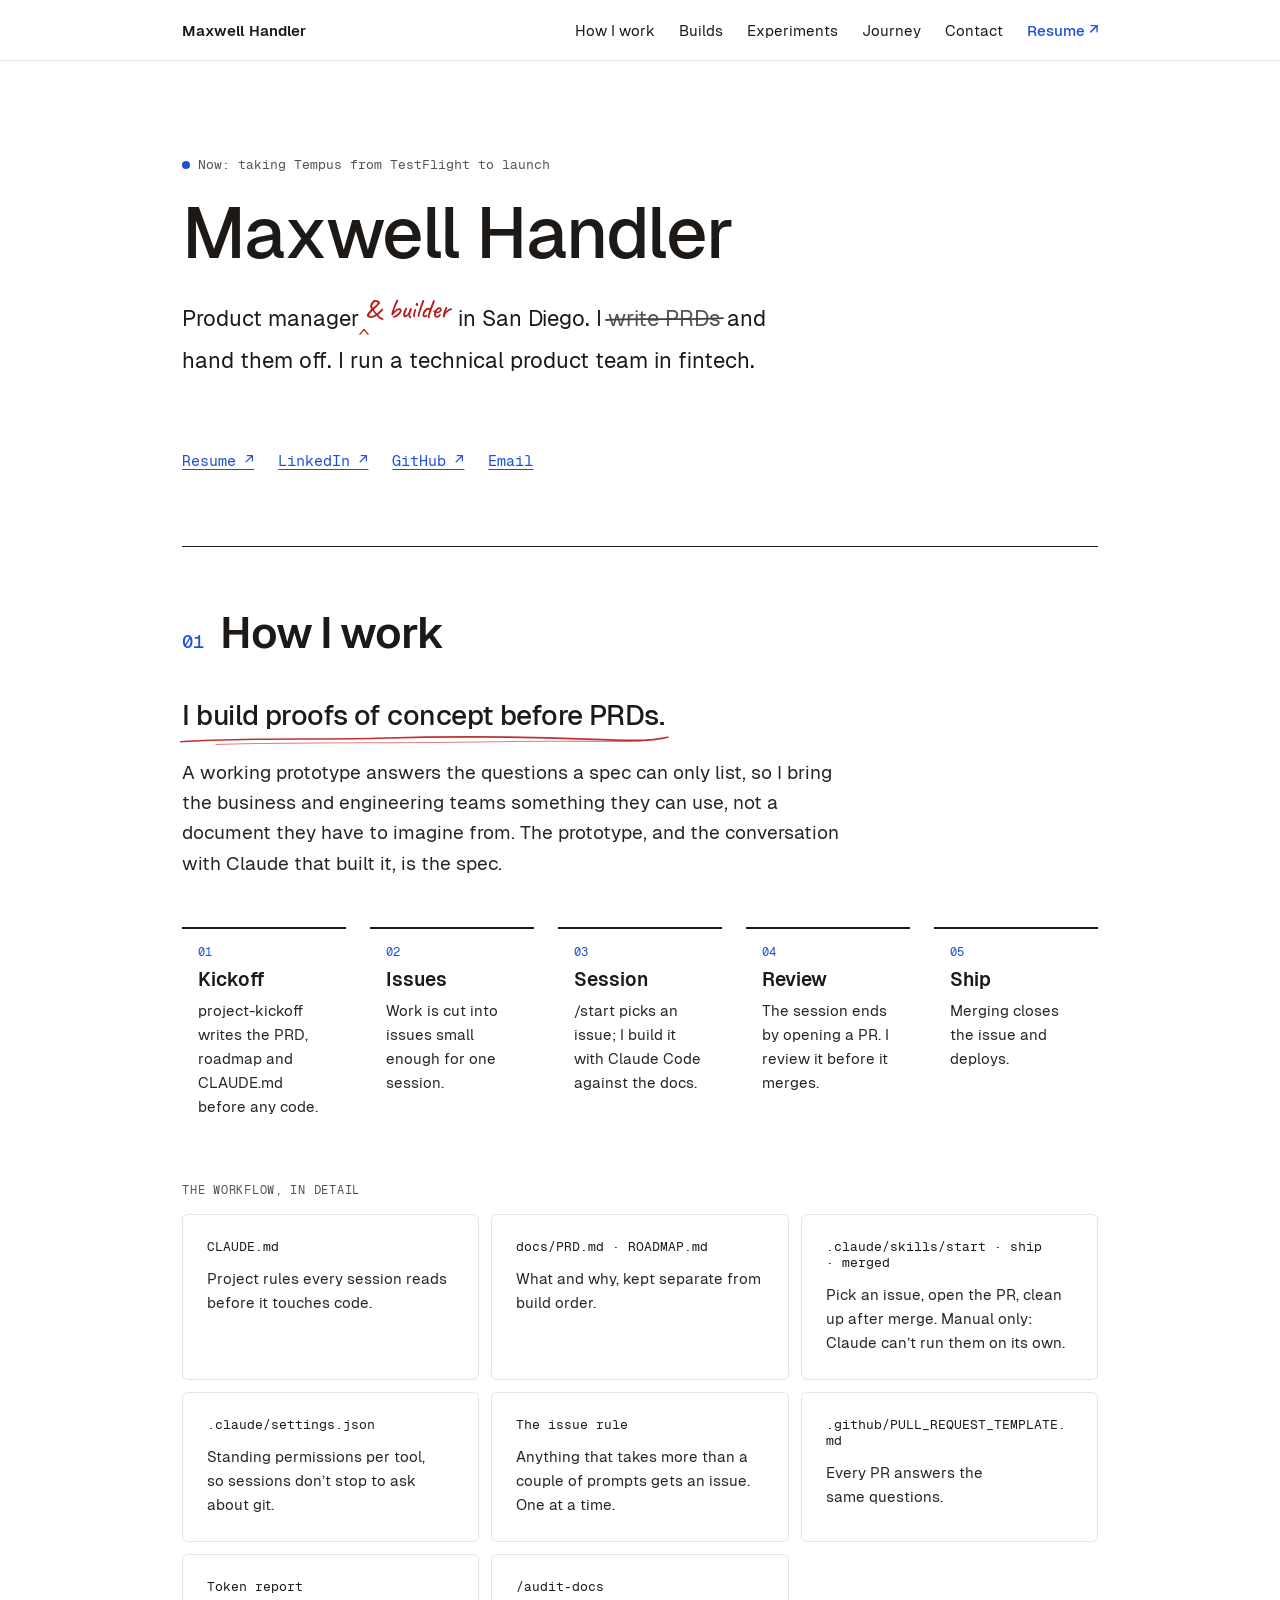
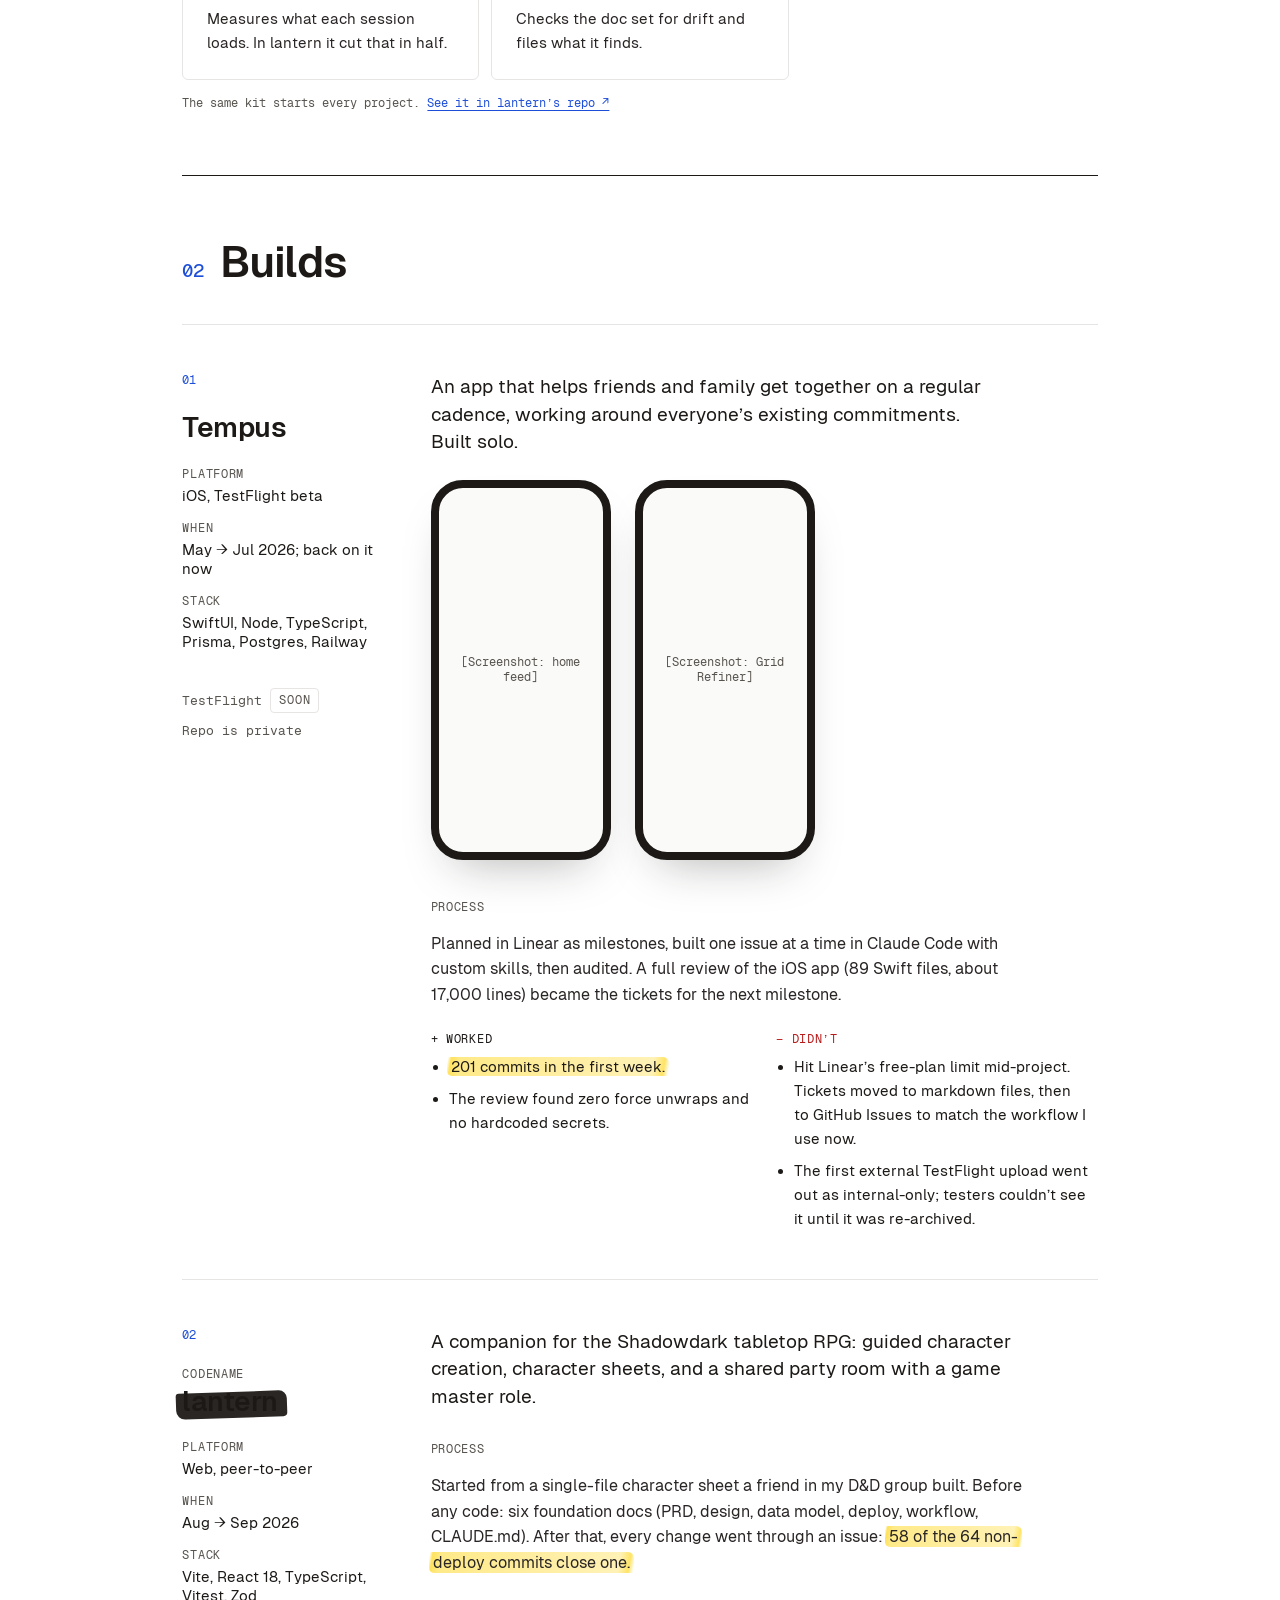
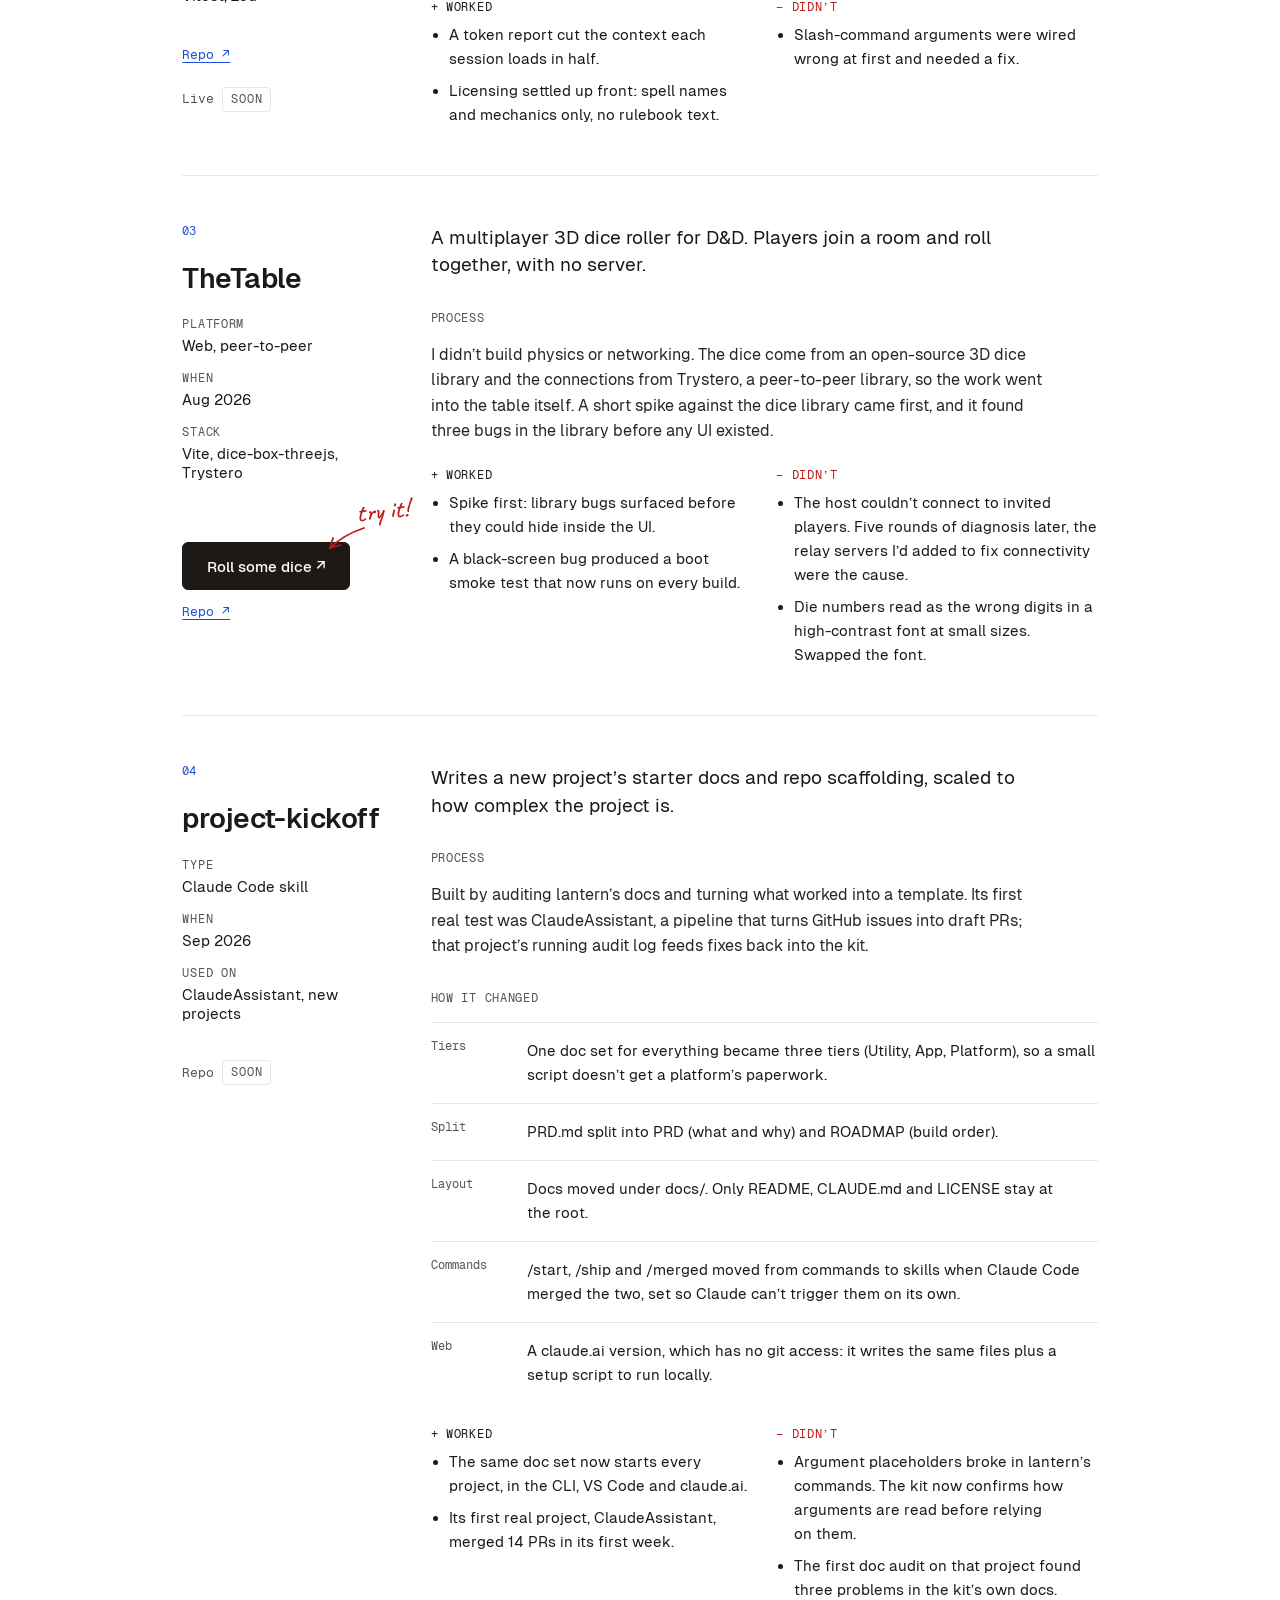
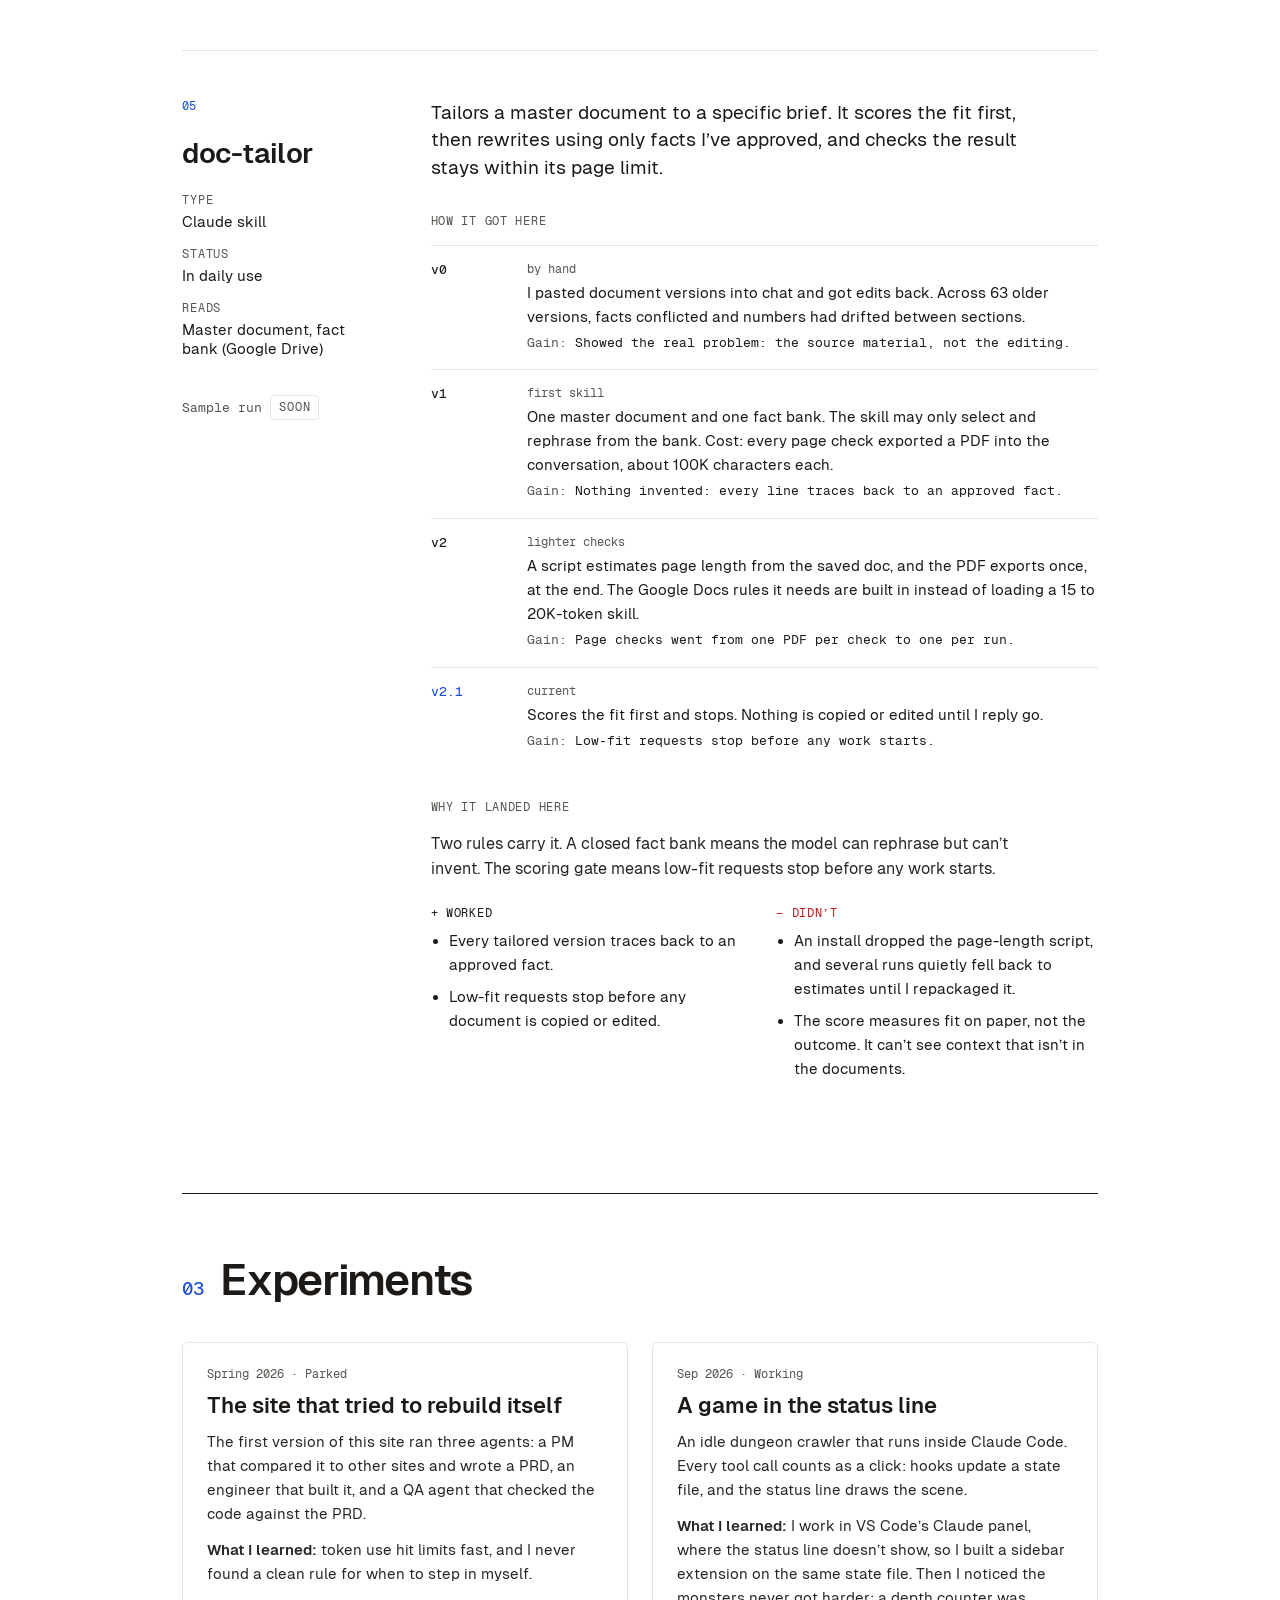
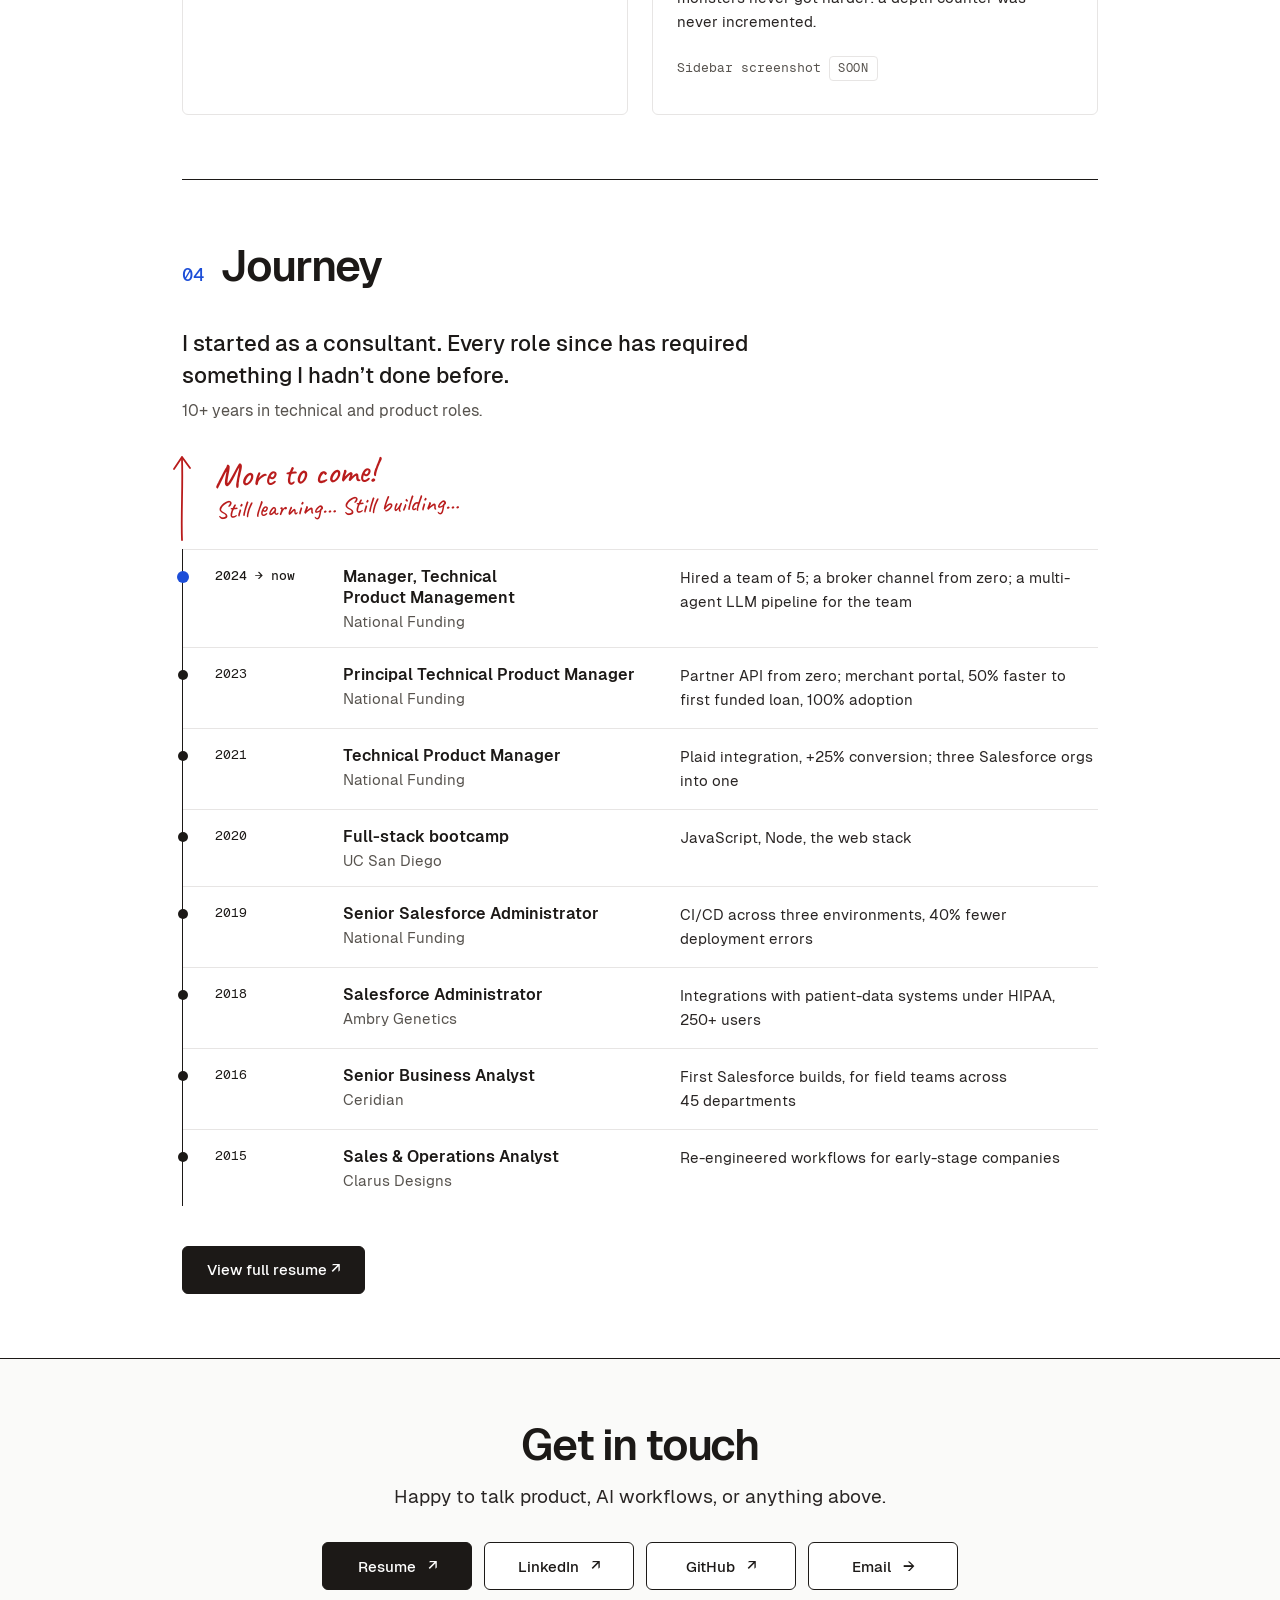
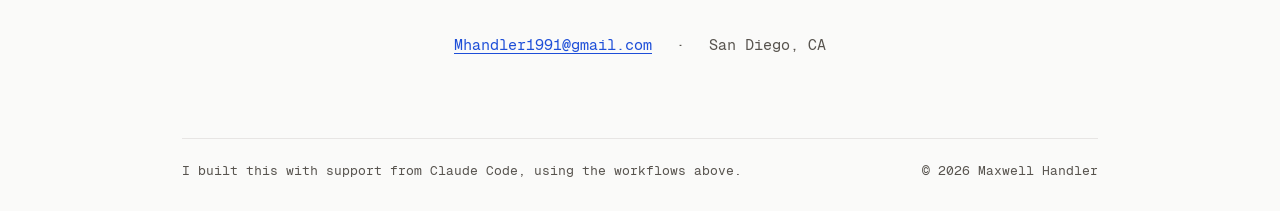
==== commit 2c99f301: "fix(steps): step 04 says the session opens the PR, not /ship — closes #22 Step 04's text changes fro" ====
--- a/index.html
+++ b/index.html
@@ -91,7 +91,7 @@
             <li class="step"><span class="step__num">01</span><span class="step__title">Kickoff</span><span class="step__text">project-kickoff writes the PRD, roadmap and CLAUDE.md before any code.</span></li>
             <li class="step"><span class="step__num">02</span><span class="step__title">Issues</span><span class="step__text">Work is cut into issues small enough for one session.</span></li>
             <li class="step"><span class="step__num">03</span><span class="step__title">Session</span><span class="step__text">/start picks an issue; I build it with Claude Code against the docs.</span></li>
-            <li class="step"><span class="step__num">04</span><span class="step__title">Review</span><span class="step__text">/ship opens a PR. I review it before it merges.</span></li>
+            <li class="step"><span class="step__num">04</span><span class="step__title">Review</span><span class="step__text">The session ends by opening a PR. I review it before it merges.</span></li>
             <li class="step"><span class="step__num">05</span><span class="step__title">Ship</span><span class="step__text">Merging closes the issue and deploys.</span></li>
           </ol>
 
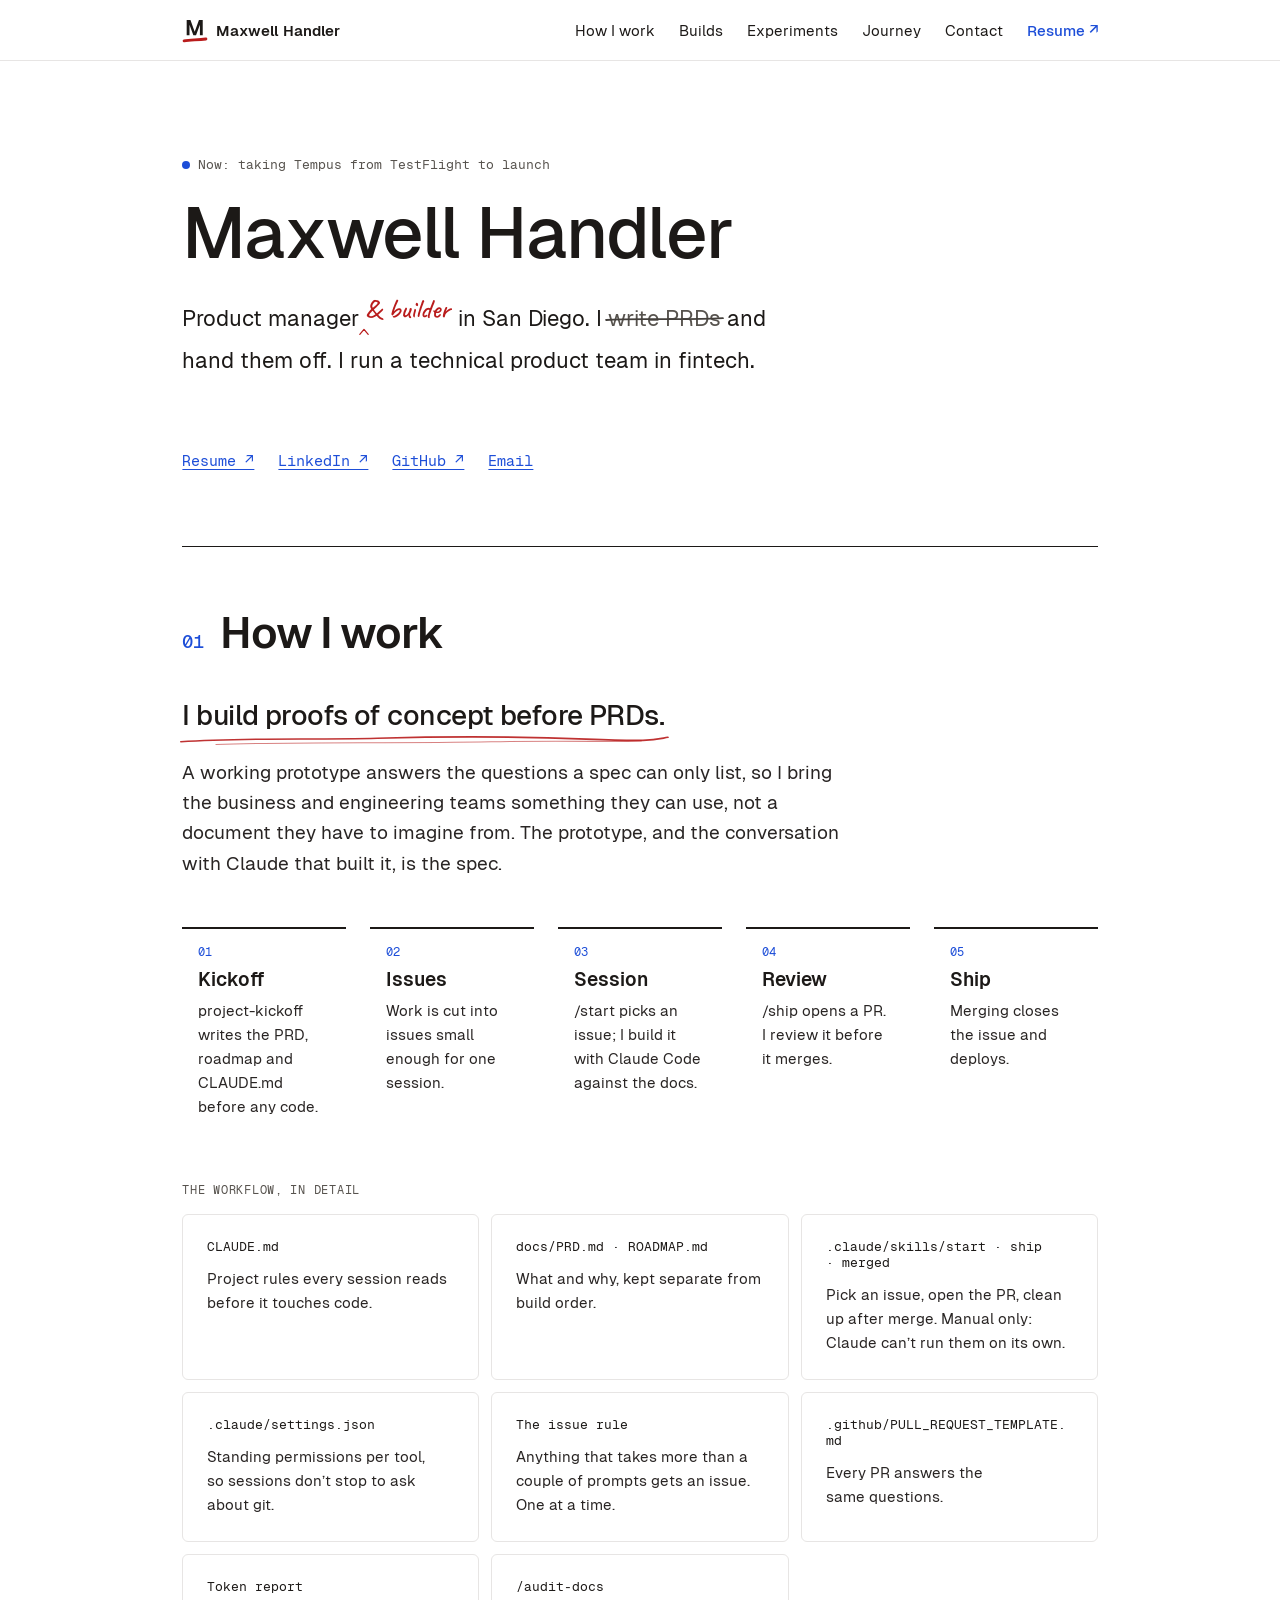
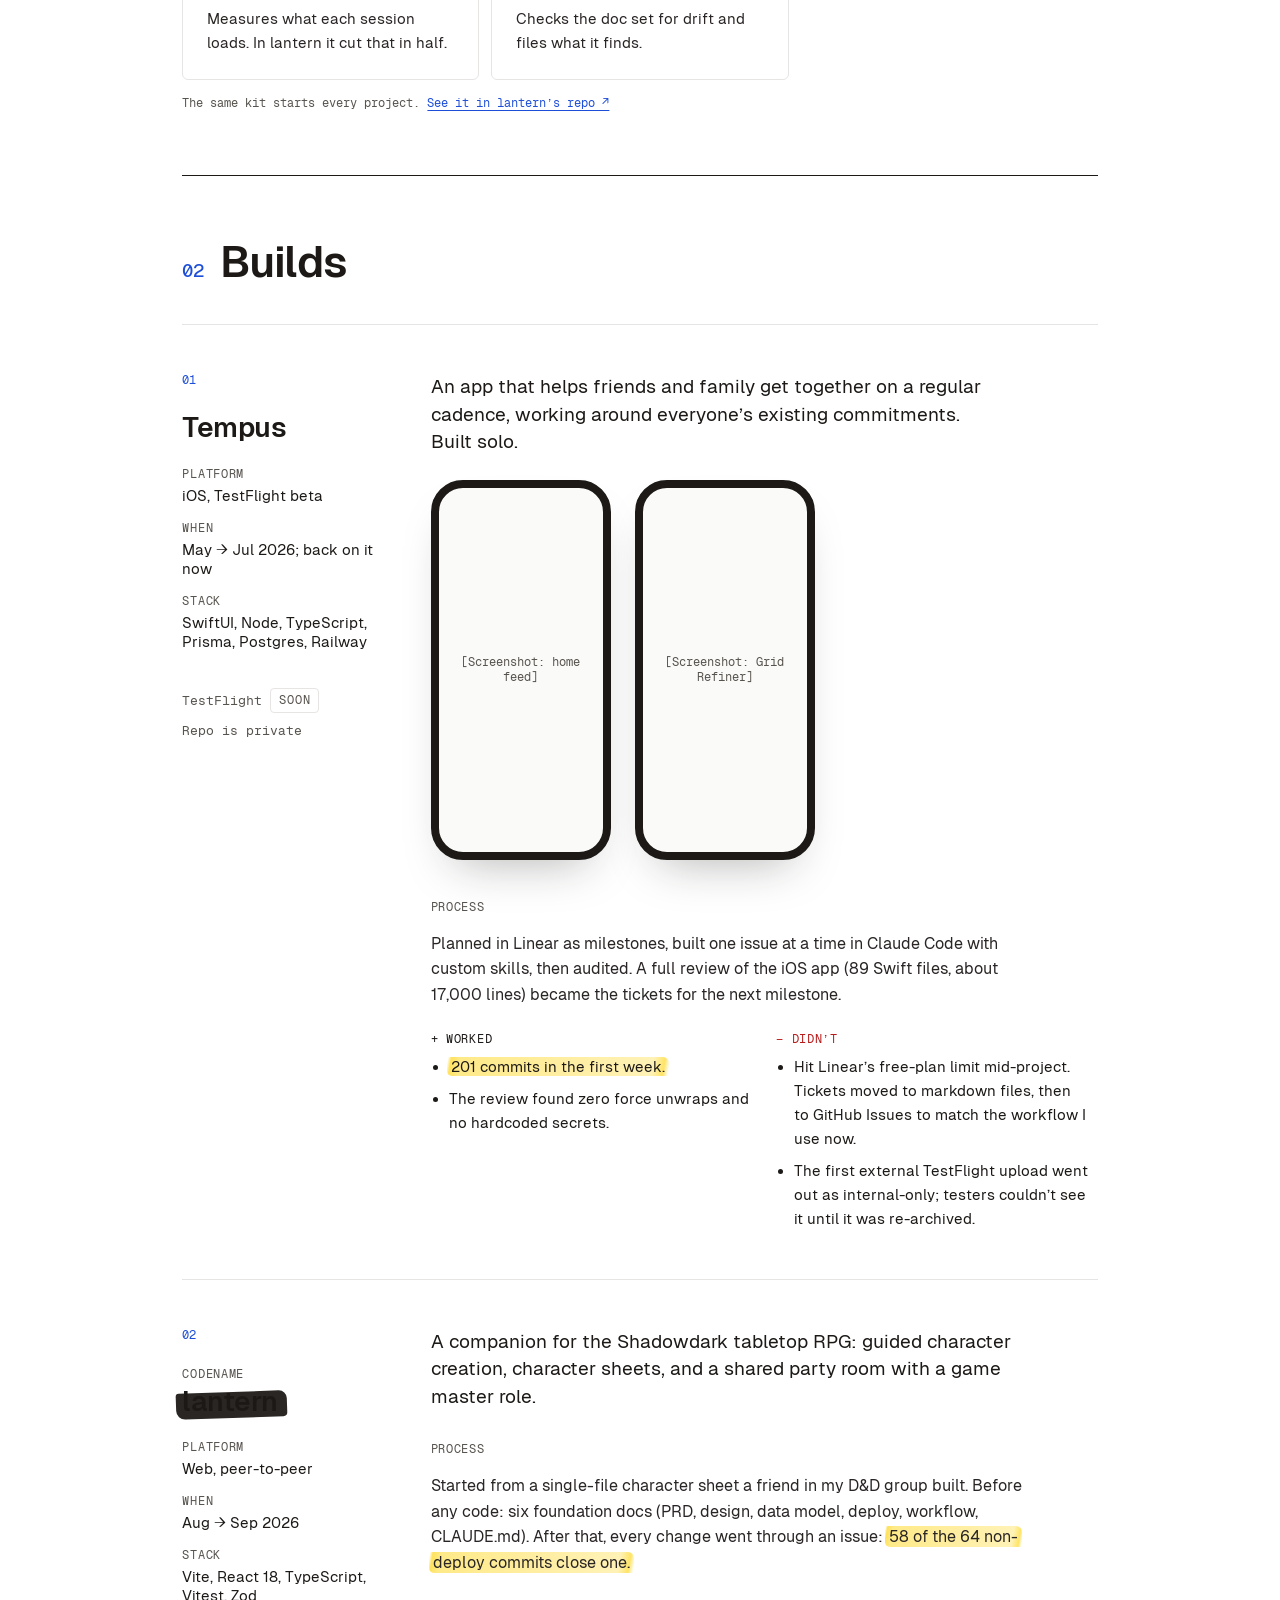
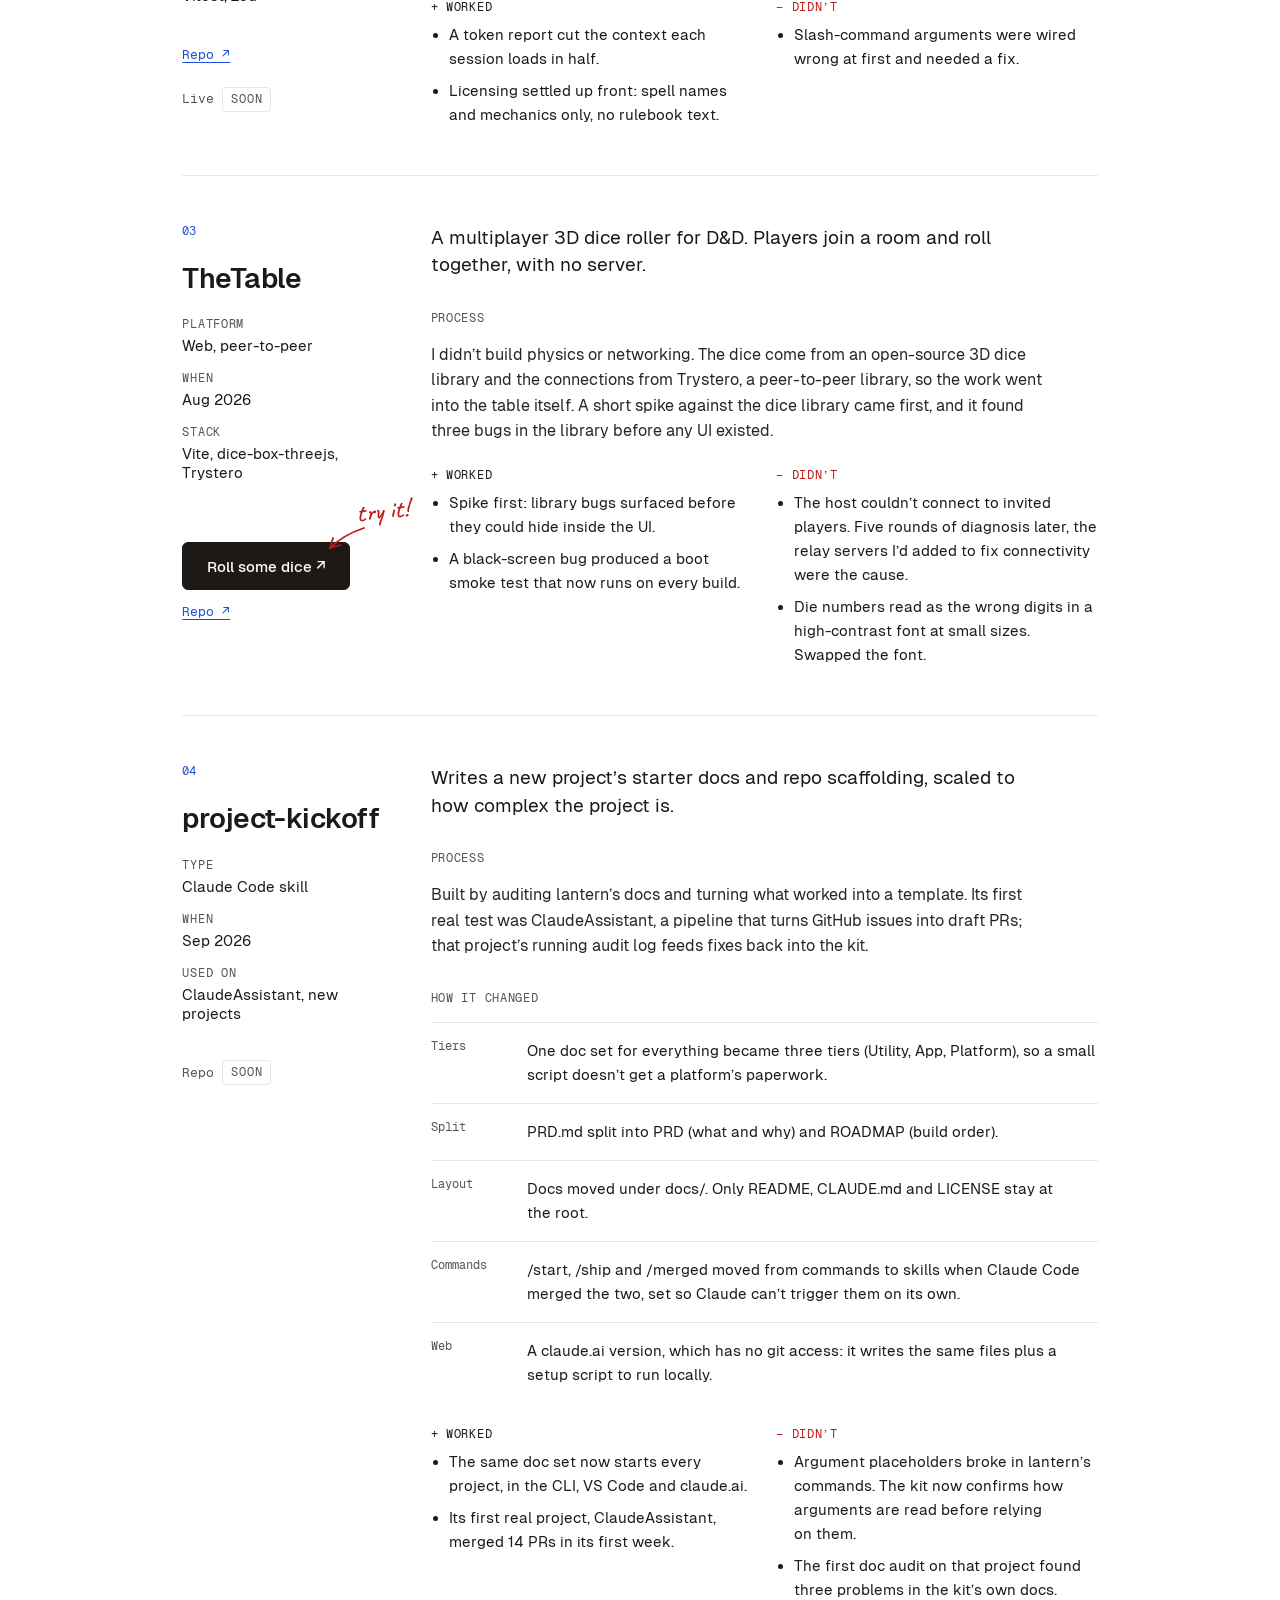
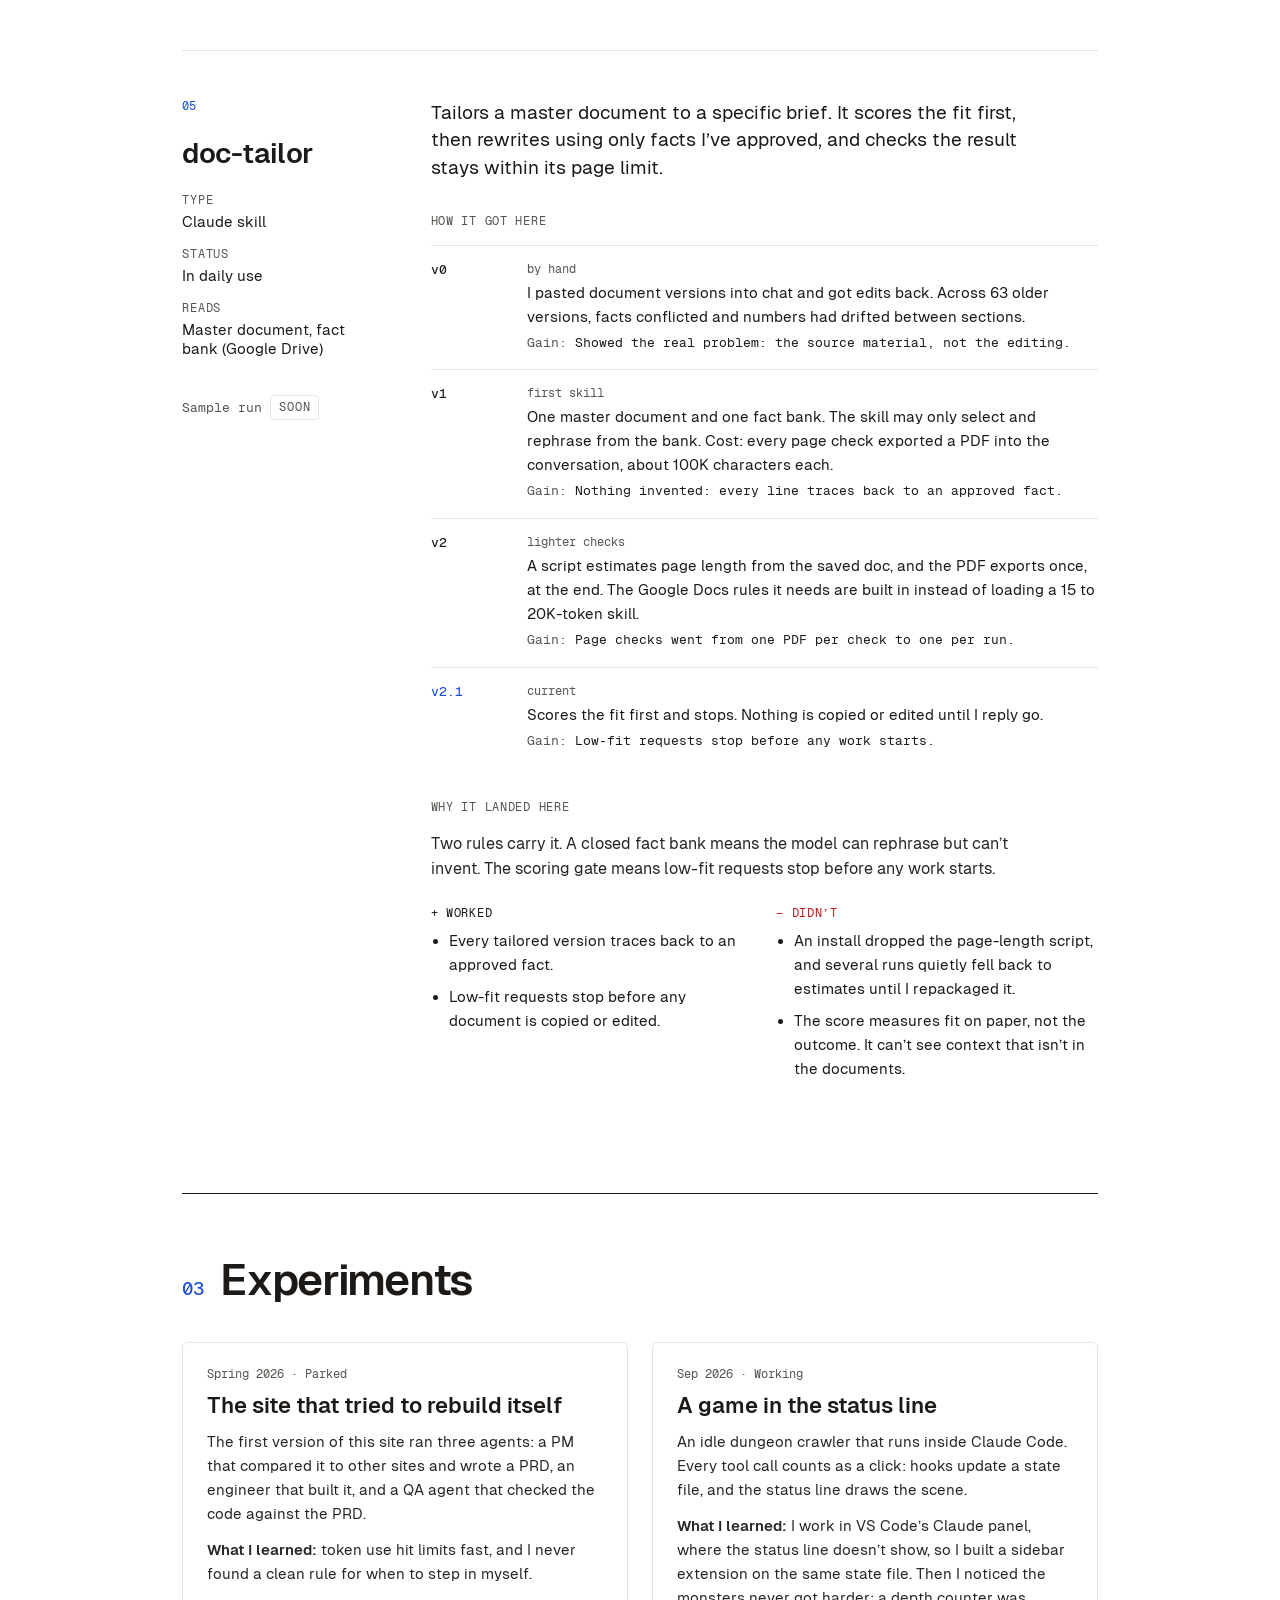
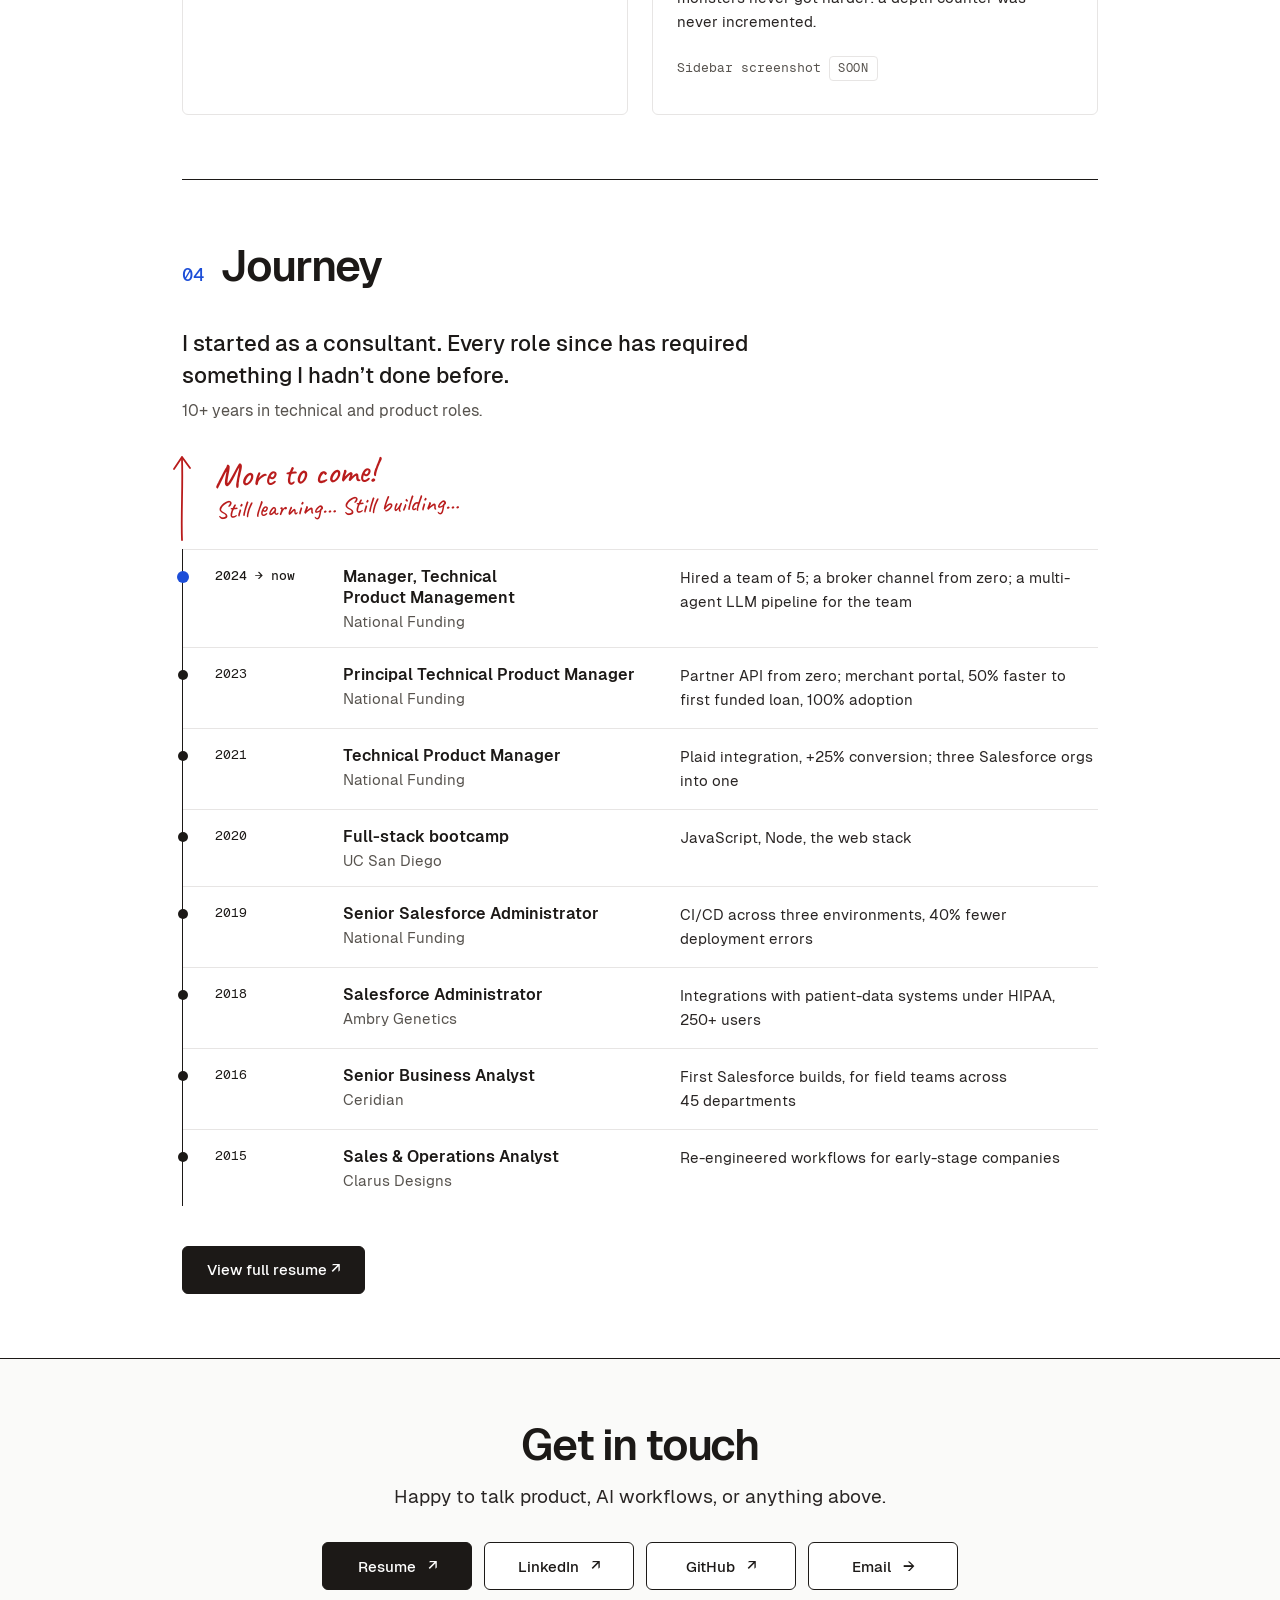
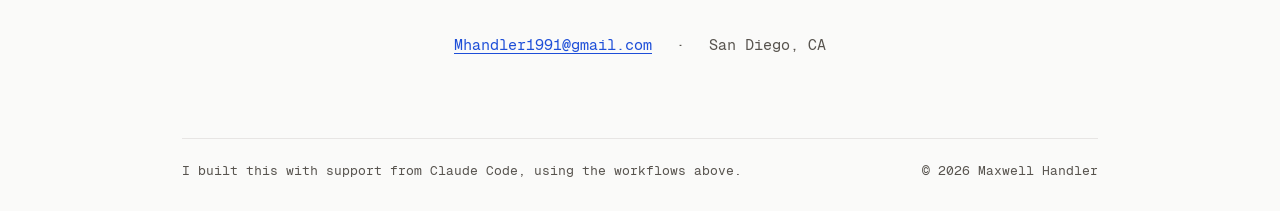
==== commit c1840e53: "feat(topbar): underlined-M mark left of the name — closes #23 The #top link now holds an inline, ari" ====
--- a/index.html
+++ b/index.html
@@ -34,7 +34,7 @@
     <!-- Top bar -->
     <header class="topbar">
       <nav class="topbar__nav wrap" aria-label="Primary">
-        <a class="topbar__name" href="#top">Maxwell Handler</a>
+        <a class="topbar__name" href="#top"><svg class="topbar__mark" viewBox="5.5 5 21.5 22" aria-hidden="true" focusable="false"><path class="topbar__mark-letter" d="M9.21 20.5V7.5H12.41L16 17.57L19.59 7.5H22.79V20.5H20.41V11.53L17.14 20.48H14.86L11.59 11.53V20.5Z"/><path class="topbar__mark-line" d="M7 25.2 C 12 23.8, 18 24.8, 25.5 23.6" fill="none" stroke-width="2.4" stroke-linecap="round"/></svg><span>Maxwell Handler</span></a>
         <div class="topbar__right">
           <div class="nav-sections">
             <a href="#how-i-work">How I work</a>
@@ -91,7 +91,7 @@
             <li class="step"><span class="step__num">01</span><span class="step__title">Kickoff</span><span class="step__text">project-kickoff writes the PRD, roadmap and CLAUDE.md before any code.</span></li>
             <li class="step"><span class="step__num">02</span><span class="step__title">Issues</span><span class="step__text">Work is cut into issues small enough for one session.</span></li>
             <li class="step"><span class="step__num">03</span><span class="step__title">Session</span><span class="step__text">/start picks an issue; I build it with Claude Code against the docs.</span></li>
-            <li class="step"><span class="step__num">04</span><span class="step__title">Review</span><span class="step__text">The session ends by opening a PR. I review it before it merges.</span></li>
+            <li class="step"><span class="step__num">04</span><span class="step__title">Review</span><span class="step__text">/ship opens a PR. I review it before it merges.</span></li>
             <li class="step"><span class="step__num">05</span><span class="step__title">Ship</span><span class="step__text">Merging closes the issue and deploys.</span></li>
           </ol>
 
--- a/css/tokens.css
+++ b/css/tokens.css
@@ -21,7 +21,7 @@
   --font-sans: 'Geist', 'Helvetica Neue', Arial, sans-serif;
   --font-mono: 'Geist Mono', ui-monospace, Menlo, monospace;
   --font-hand: 'Caveat', 'Bradley Hand', cursive;  /* the "try it!" margin note and the intro edit's inserts */
-  --text-12: 12px; --text-13: 13px; --text-15: 15px; --text-16: 16px; --text-19: 19px;
+  --text-12: 12px; --text-13: 13px; --text-14: 14px; --text-15: 15px; --text-16: 16px; --text-19: 19px;
   --text-22: 22px; --text-24: 24px; --text-28: 28px; --text-44: 44px; --text-72: 72px;
   --leading-tight: 1; --leading-heading: 1.1; --leading-lede: 1.45; --leading-body: 1.6;
   --tracking-label: 0.06em; --tracking-1: -0.01em; --tracking-2: -0.02em; --tracking-3: -0.03em;
@@ -36,6 +36,7 @@
   --radius-s: 4px; --radius-m: 6px;
   --tap: 44px;        /* minimum tap height for every link */
   --button-h: 48px;   /* every button */
+  --mark-size: 26px;  /* the underlined-M mark in the top bar */
   --stroke-main: 1.8px; --stroke-secondary: 1.2px;  /* pencil marks */
 
   /* Motion */
--- a/css/home.css
+++ b/css/home.css
@@ -60,9 +60,12 @@
   gap: var(--space-2) var(--space-5);
 }
 .topbar__name {
-  display: inline-flex; align-items: center; min-height: var(--tap);
+  display: inline-flex; align-items: center; gap: var(--space-2); min-height: var(--tap);
   color: var(--ink); text-decoration: none; font-size: var(--text-15); font-weight: 600; letter-spacing: var(--tracking-1);
 }
+.topbar__mark { display: block; flex: none; width: var(--mark-size); height: var(--mark-size); }
+.topbar__mark-letter { fill: var(--ink); }
+.topbar__mark-line { stroke: var(--pencil); }
 .topbar__right { display: flex; align-items: center; gap: var(--space-2) var(--space-5); font-size: var(--text-15); }
 .nav-sections { display: flex; flex-wrap: wrap; gap: var(--space-1) var(--space-5); }
 .nav-sections a, .topbar__resume {
@@ -83,7 +86,11 @@
   border-top: 1px solid var(--rule); color: var(--ink); text-decoration: none; font-size: var(--text-16);
 }
 @media (max-width: 640px) {
-  .topbar__right { gap: var(--space-4); }
+  /* Mark, name, Resume and Menu share one row at 375px: smaller name and minimum gaps;
+     space-between still spreads any leftover width. */
+  .topbar__nav { column-gap: var(--space-2); }
+  .topbar__right { gap: var(--space-3); }
+  .topbar__name { font-size: var(--text-14); }
   .nav-sections { display: none; } /* re-asserts tokens.css after the display: flex above */
 }
 
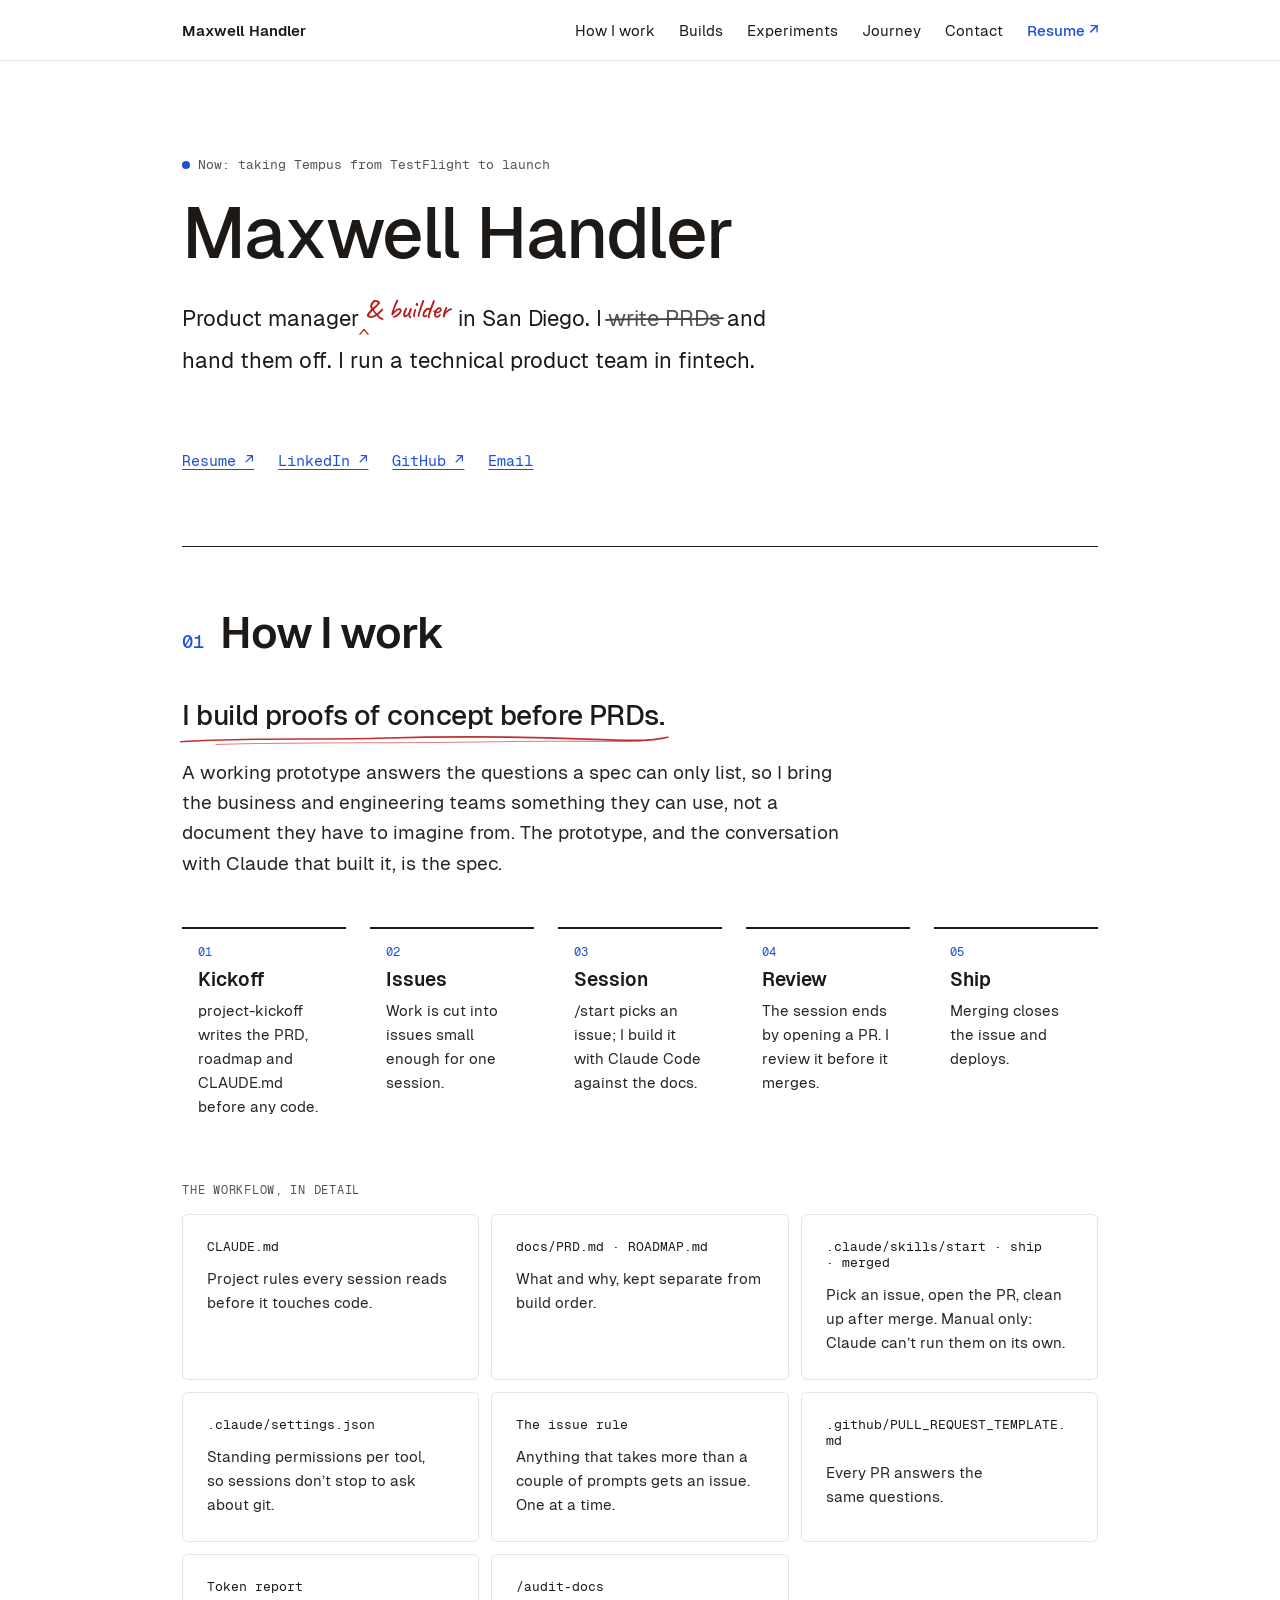
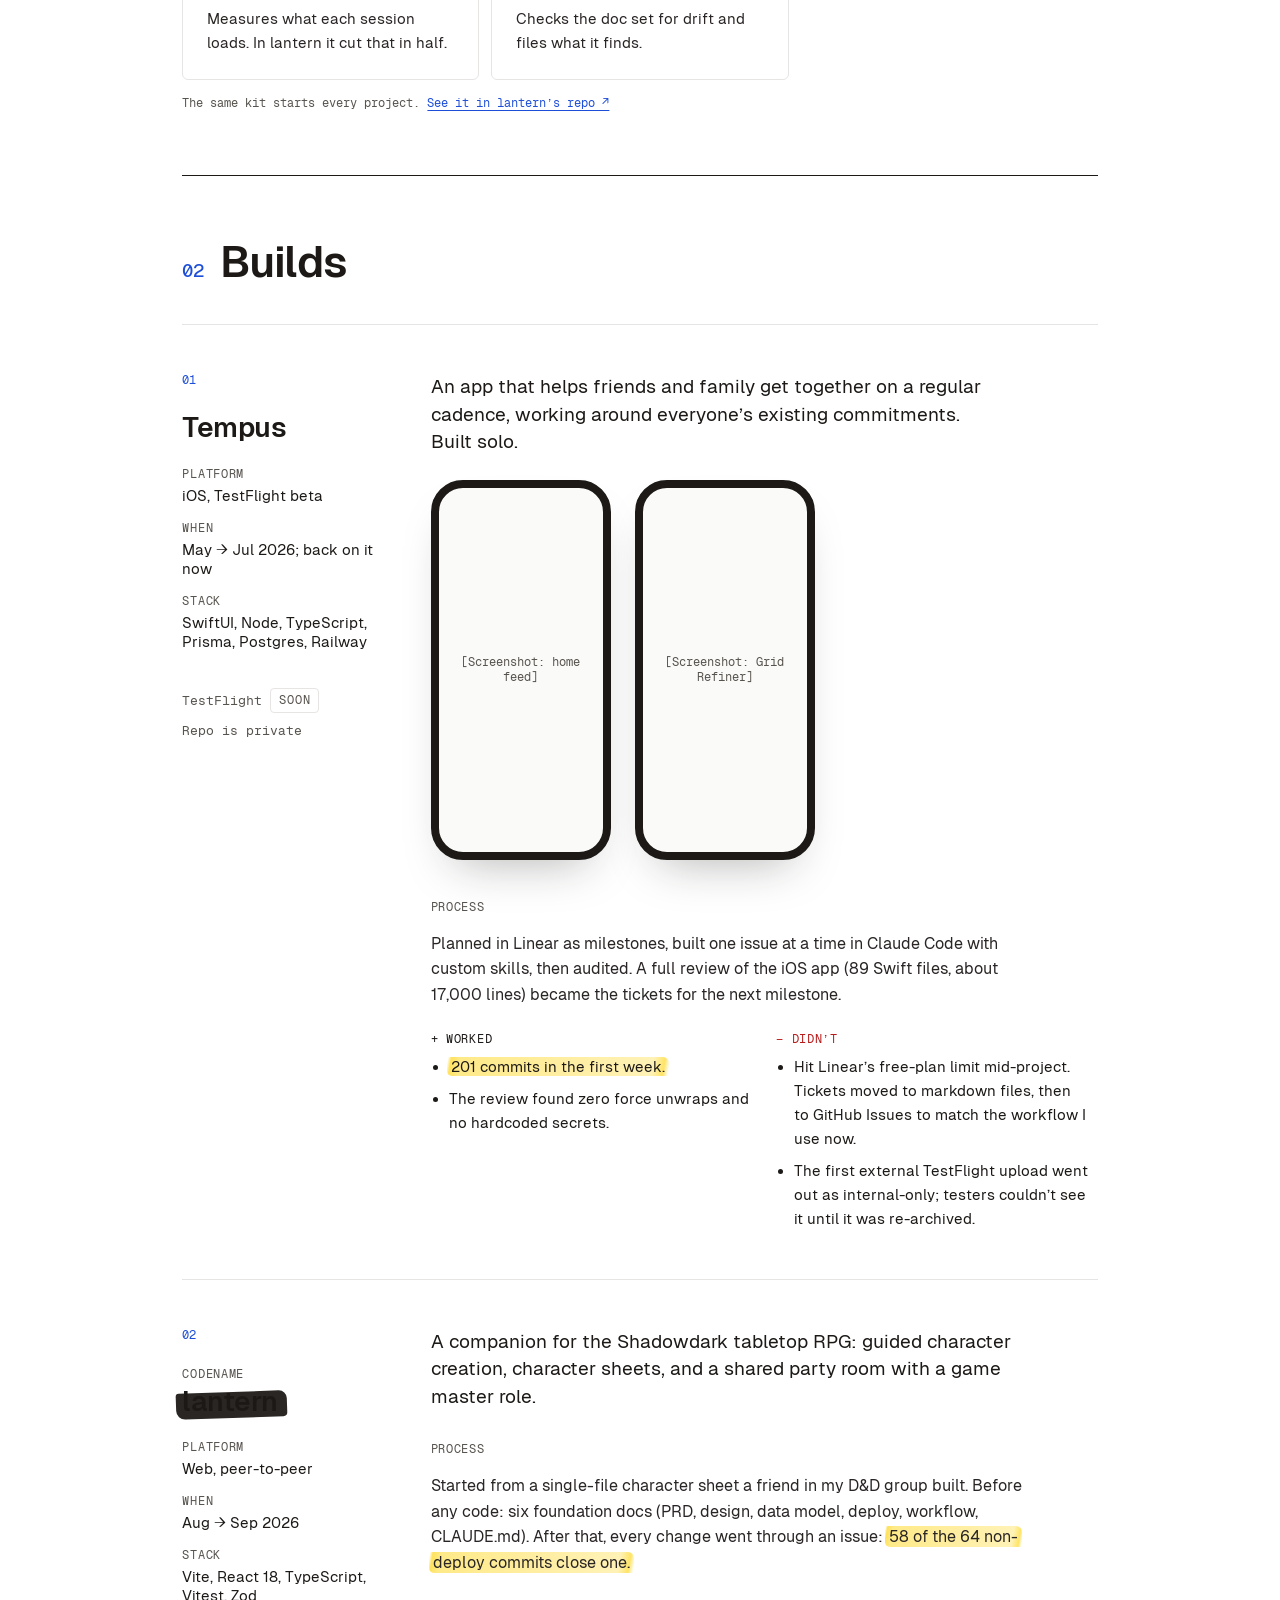
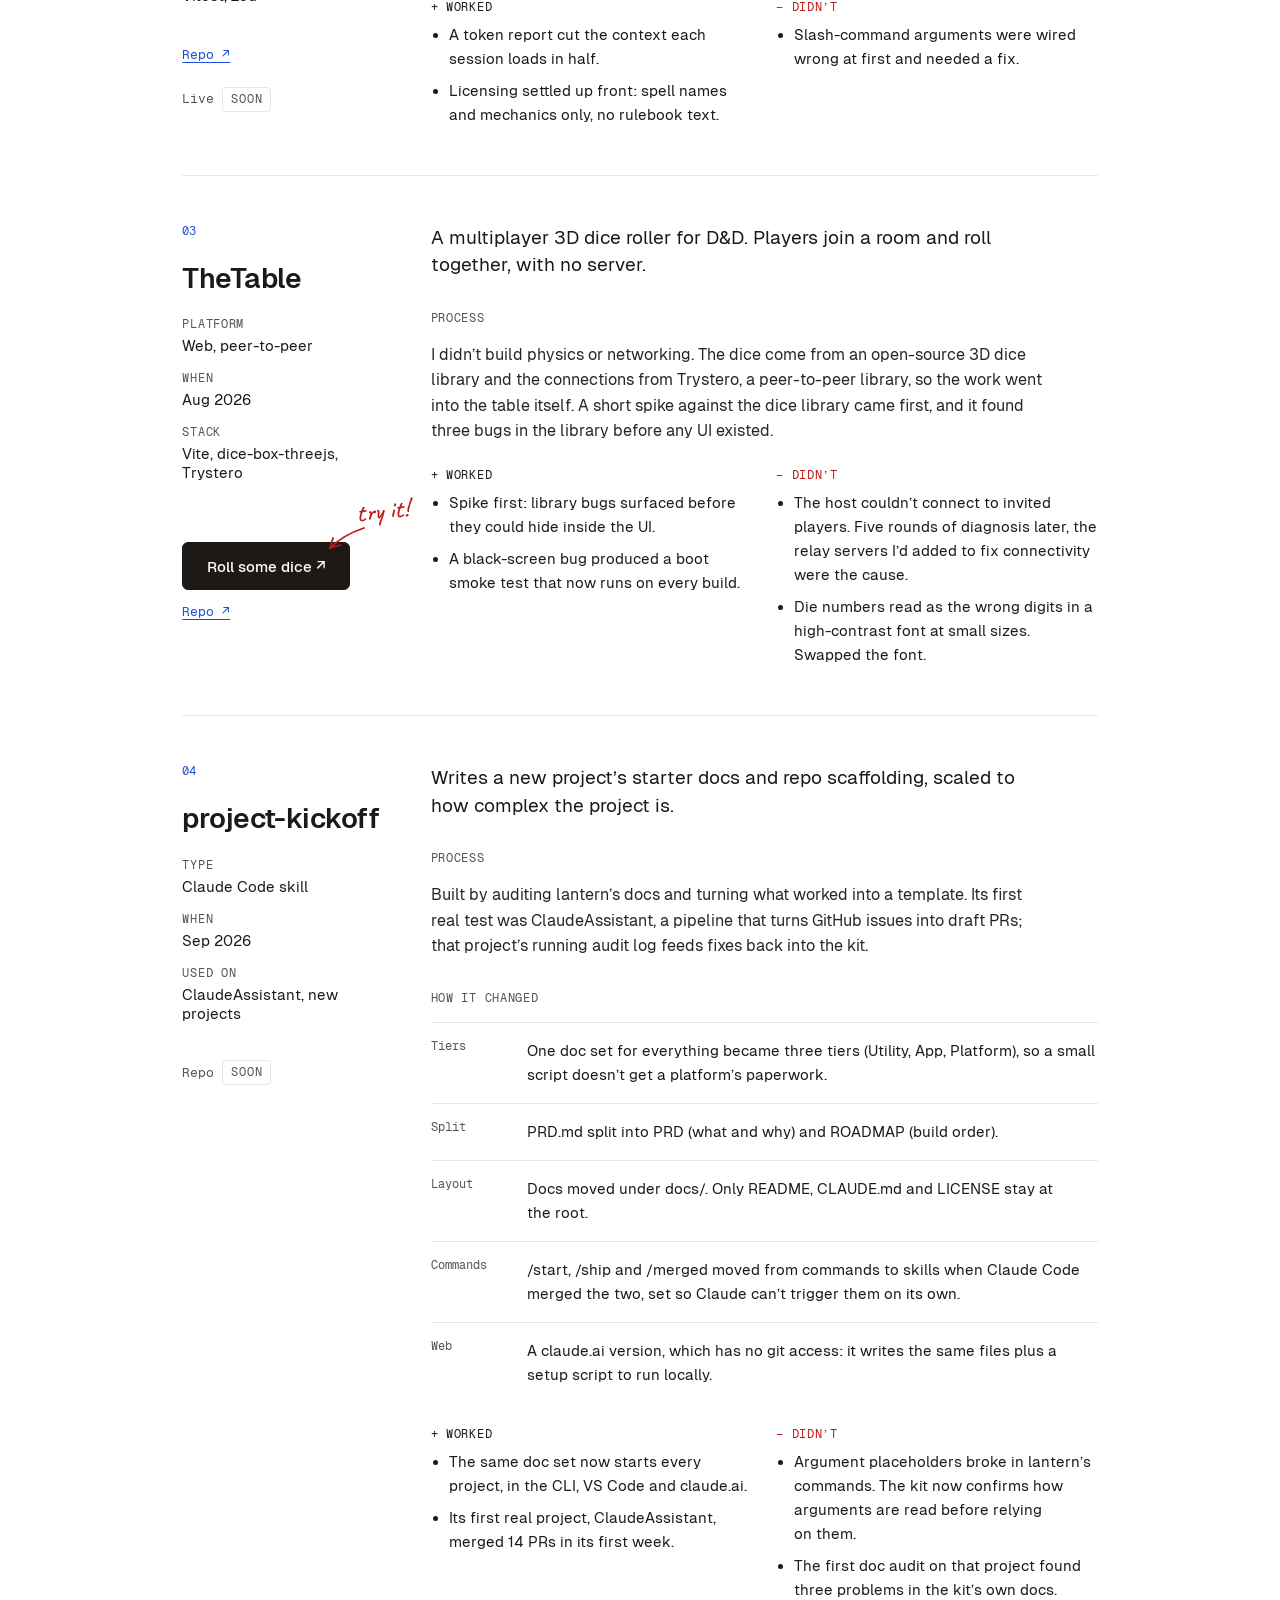
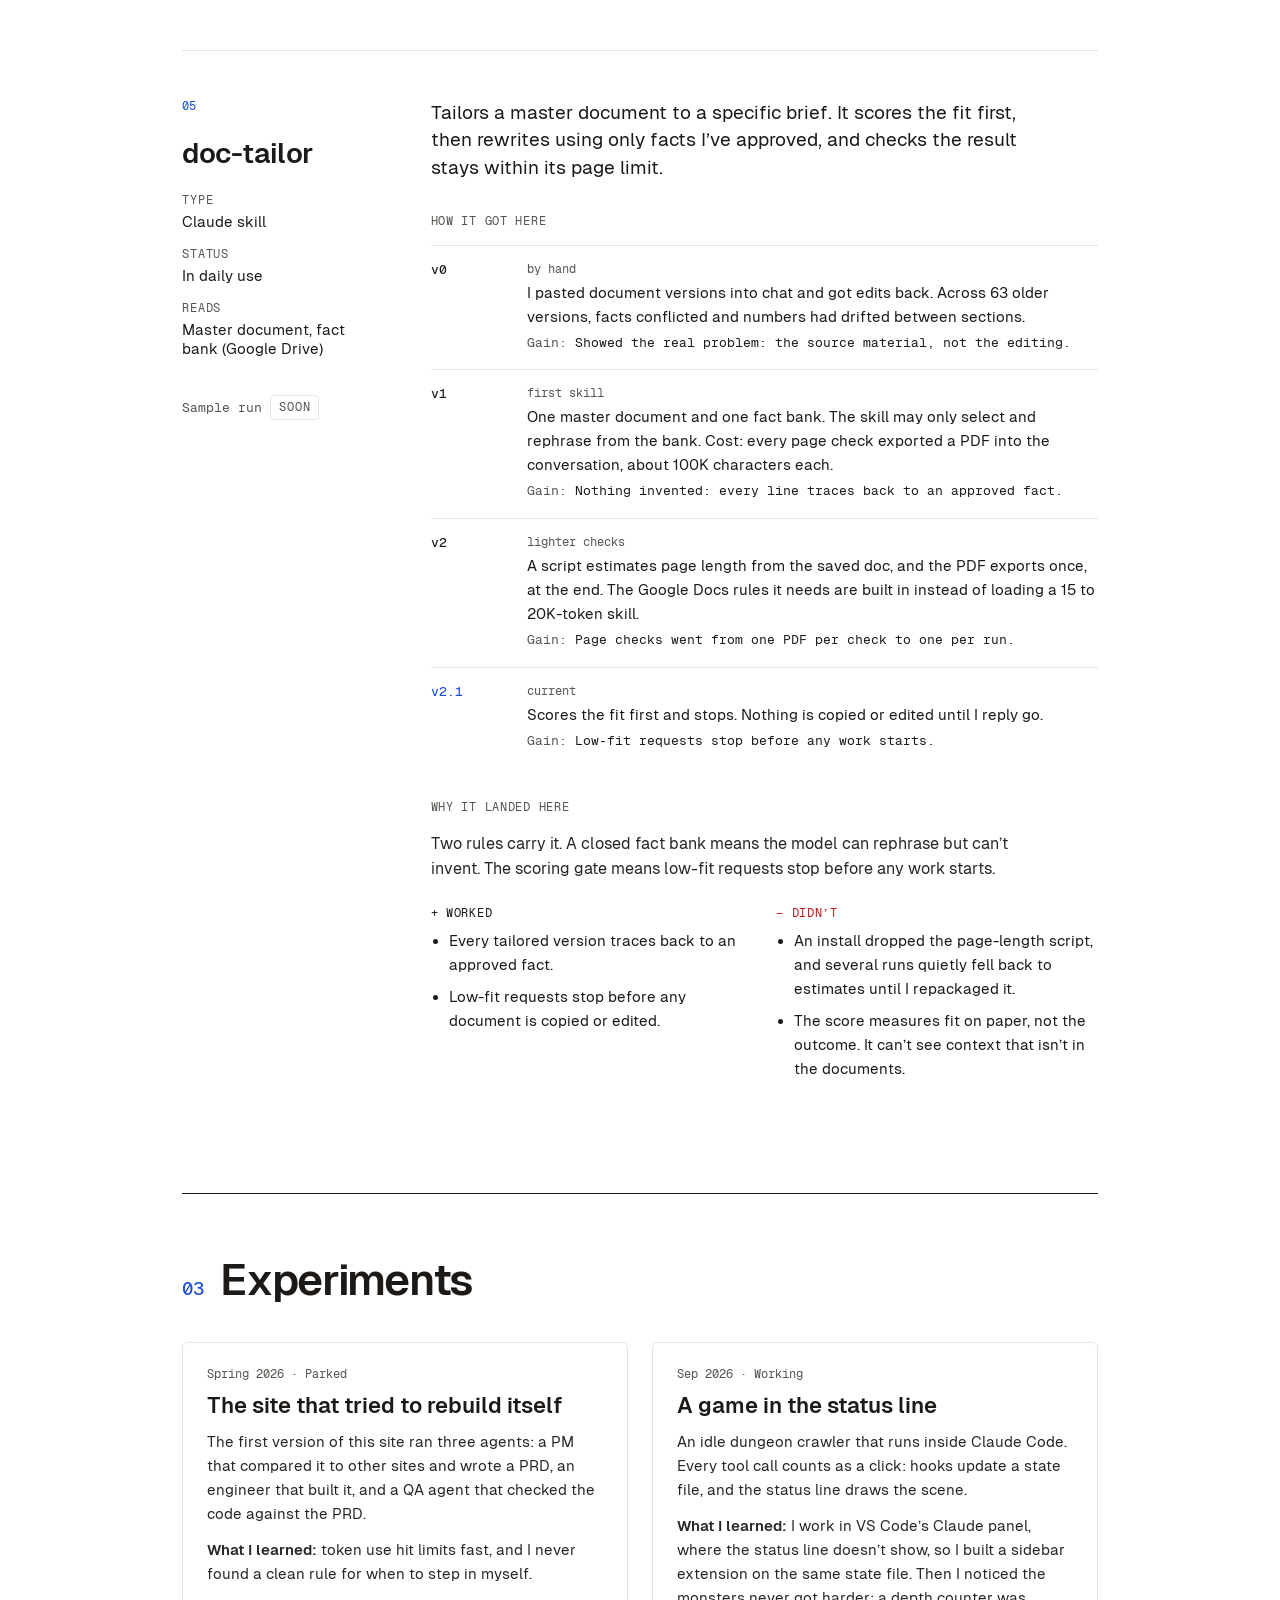
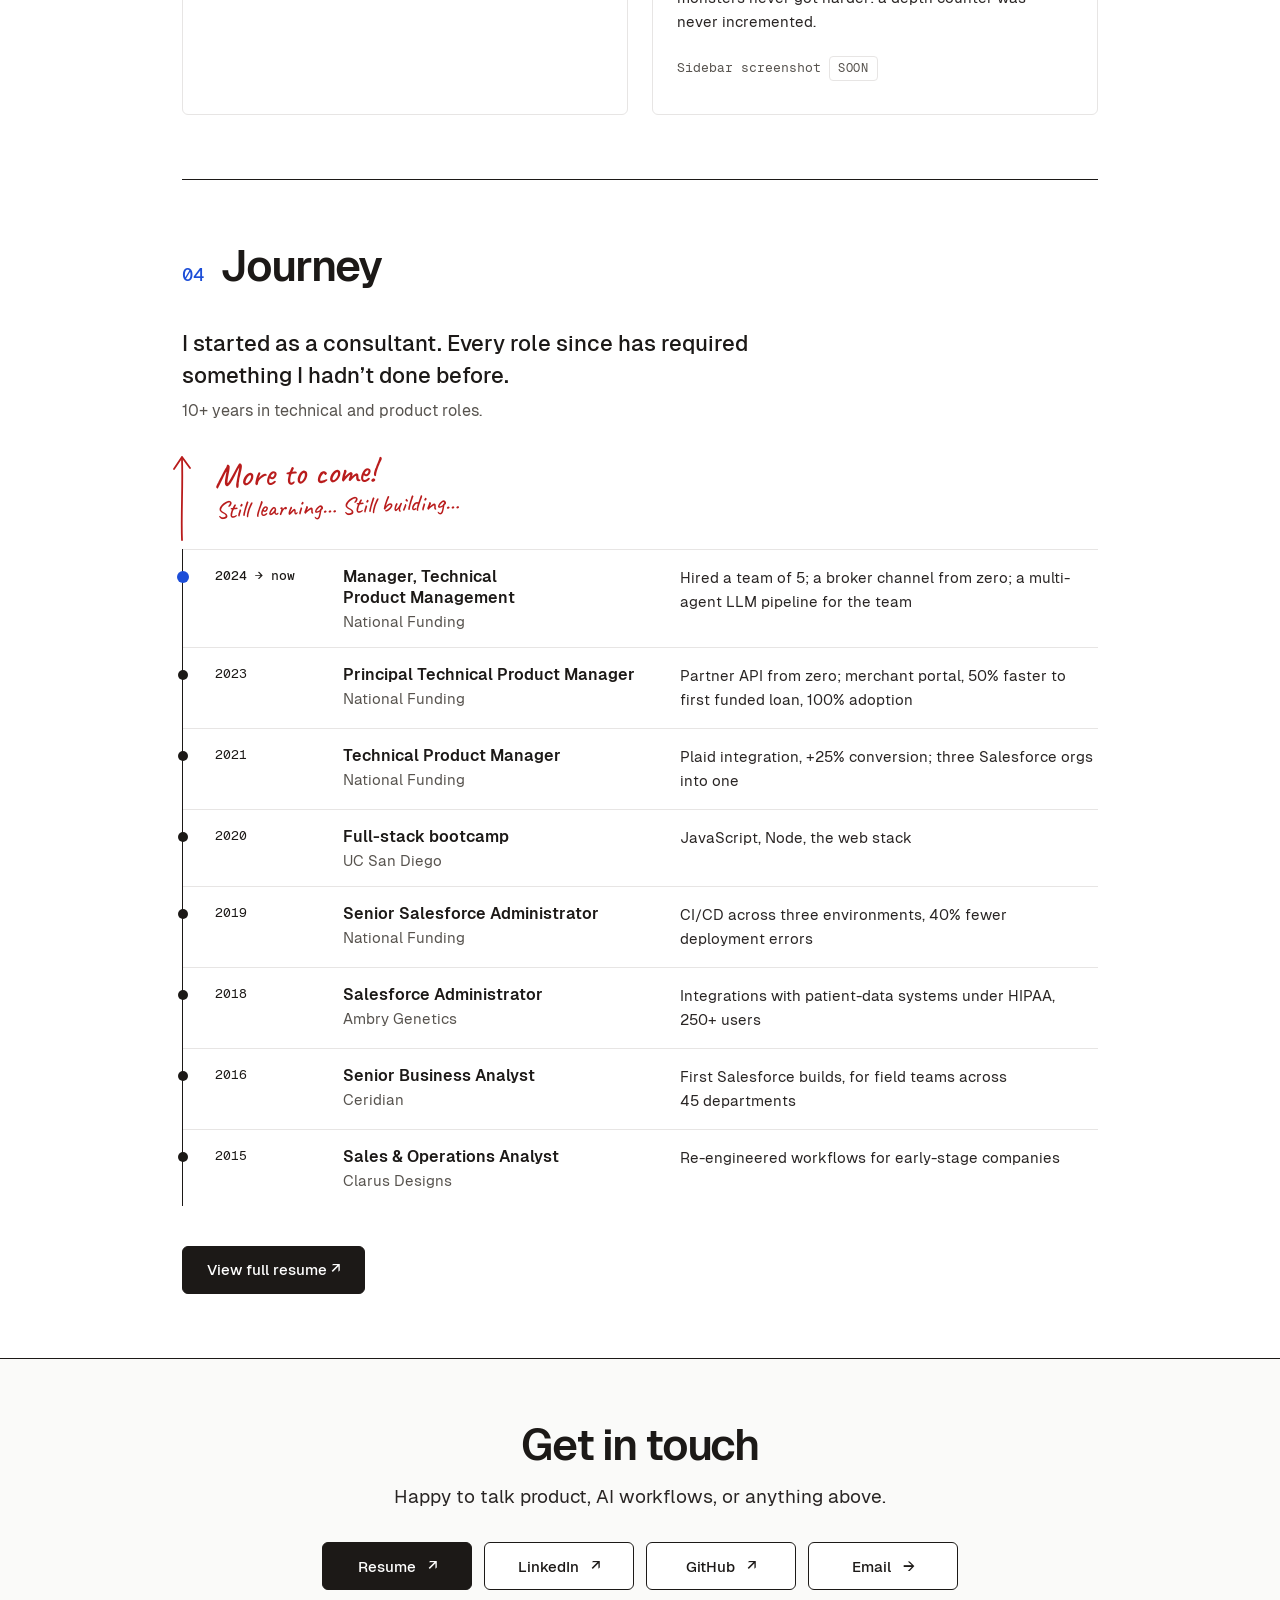
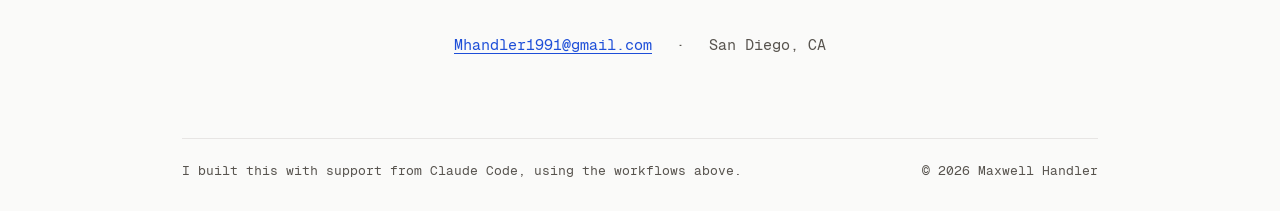
==== commit b322970f: "Merge pull request #32 from mhandler1991/feature/22-step-04-copy fix(steps): step 04 says the sessio" ====
--- a/index.html
+++ b/index.html
@@ -34,7 +34,7 @@
     <!-- Top bar -->
     <header class="topbar">
       <nav class="topbar__nav wrap" aria-label="Primary">
-        <a class="topbar__name" href="#top"><svg class="topbar__mark" viewBox="5.5 5 21.5 22" aria-hidden="true" focusable="false"><path class="topbar__mark-letter" d="M9.21 20.5V7.5H12.41L16 17.57L19.59 7.5H22.79V20.5H20.41V11.53L17.14 20.48H14.86L11.59 11.53V20.5Z"/><path class="topbar__mark-line" d="M7 25.2 C 12 23.8, 18 24.8, 25.5 23.6" fill="none" stroke-width="2.4" stroke-linecap="round"/></svg><span>Maxwell Handler</span></a>
+        <a class="topbar__name" href="#top">Maxwell Handler</a>
         <div class="topbar__right">
           <div class="nav-sections">
             <a href="#how-i-work">How I work</a>
@@ -91,7 +91,7 @@
             <li class="step"><span class="step__num">01</span><span class="step__title">Kickoff</span><span class="step__text">project-kickoff writes the PRD, roadmap and CLAUDE.md before any code.</span></li>
             <li class="step"><span class="step__num">02</span><span class="step__title">Issues</span><span class="step__text">Work is cut into issues small enough for one session.</span></li>
             <li class="step"><span class="step__num">03</span><span class="step__title">Session</span><span class="step__text">/start picks an issue; I build it with Claude Code against the docs.</span></li>
-            <li class="step"><span class="step__num">04</span><span class="step__title">Review</span><span class="step__text">/ship opens a PR. I review it before it merges.</span></li>
+            <li class="step"><span class="step__num">04</span><span class="step__title">Review</span><span class="step__text">The session ends by opening a PR. I review it before it merges.</span></li>
             <li class="step"><span class="step__num">05</span><span class="step__title">Ship</span><span class="step__text">Merging closes the issue and deploys.</span></li>
           </ol>
 
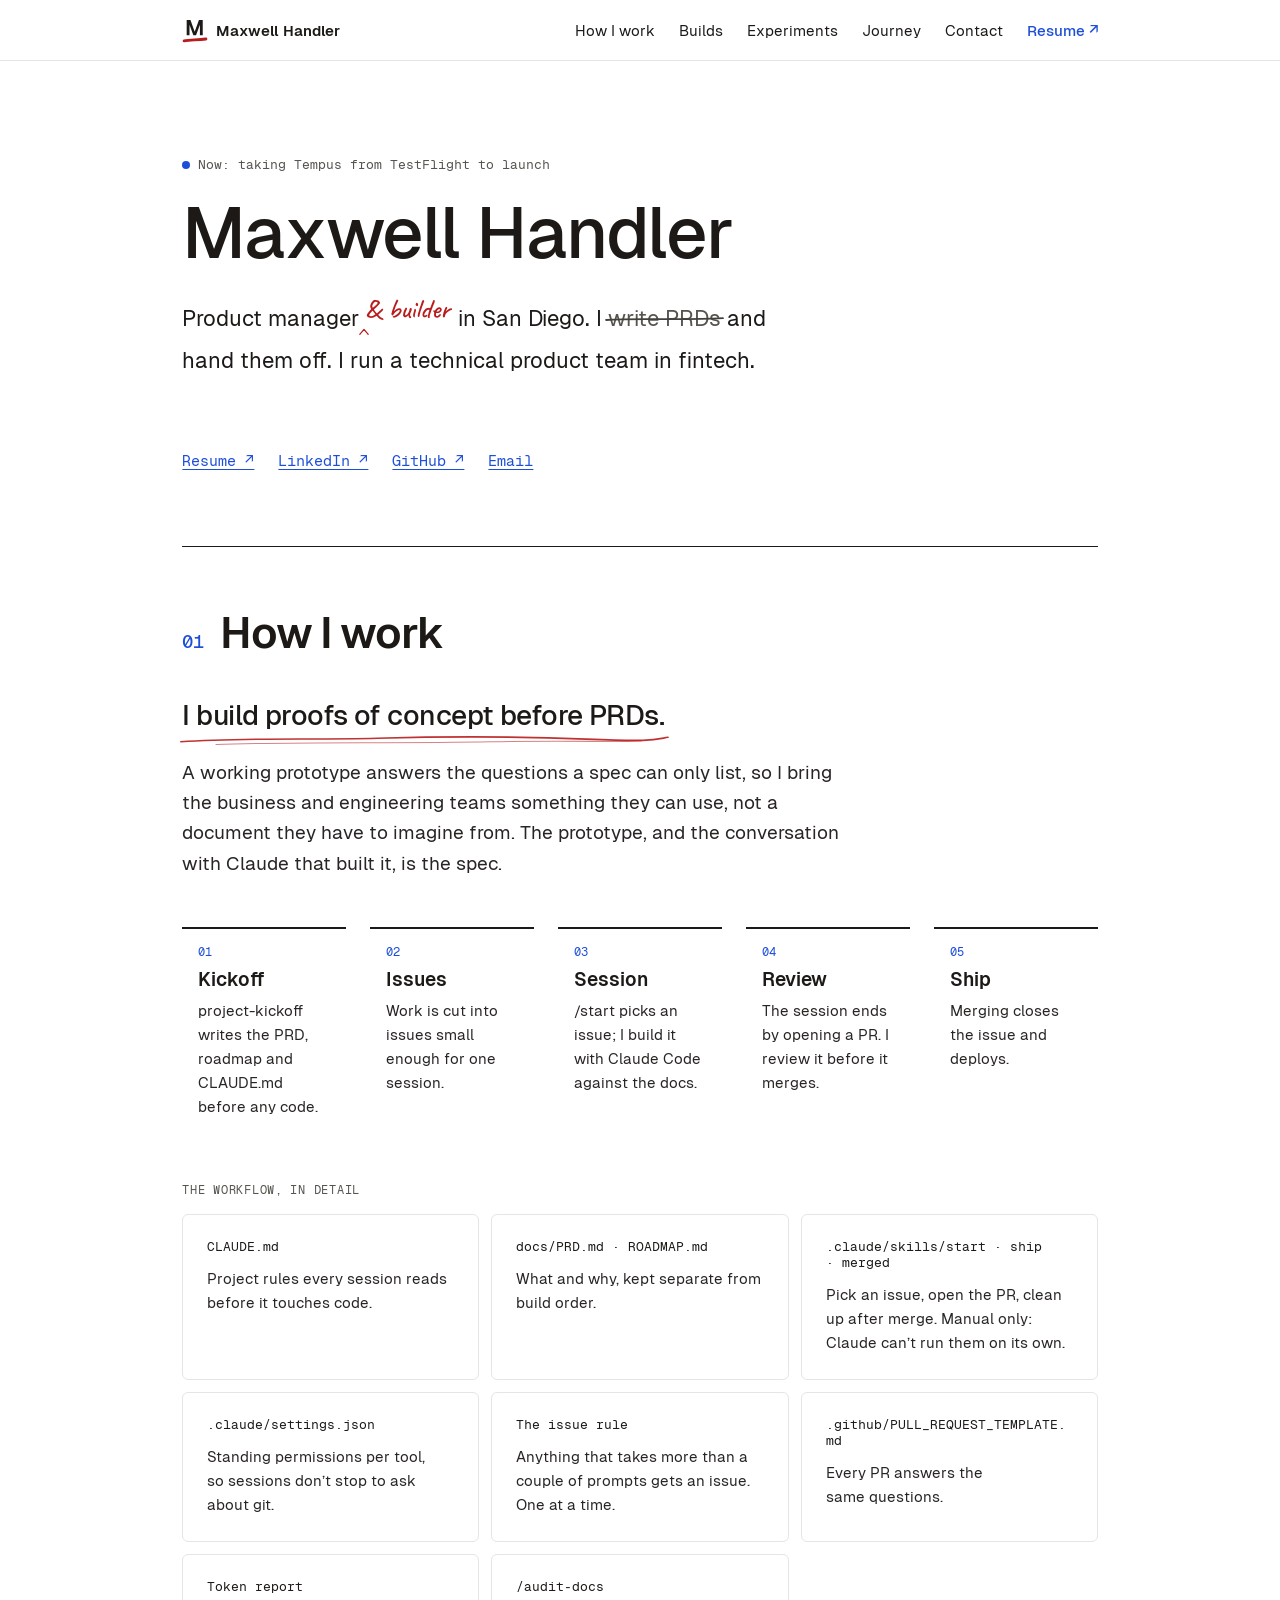
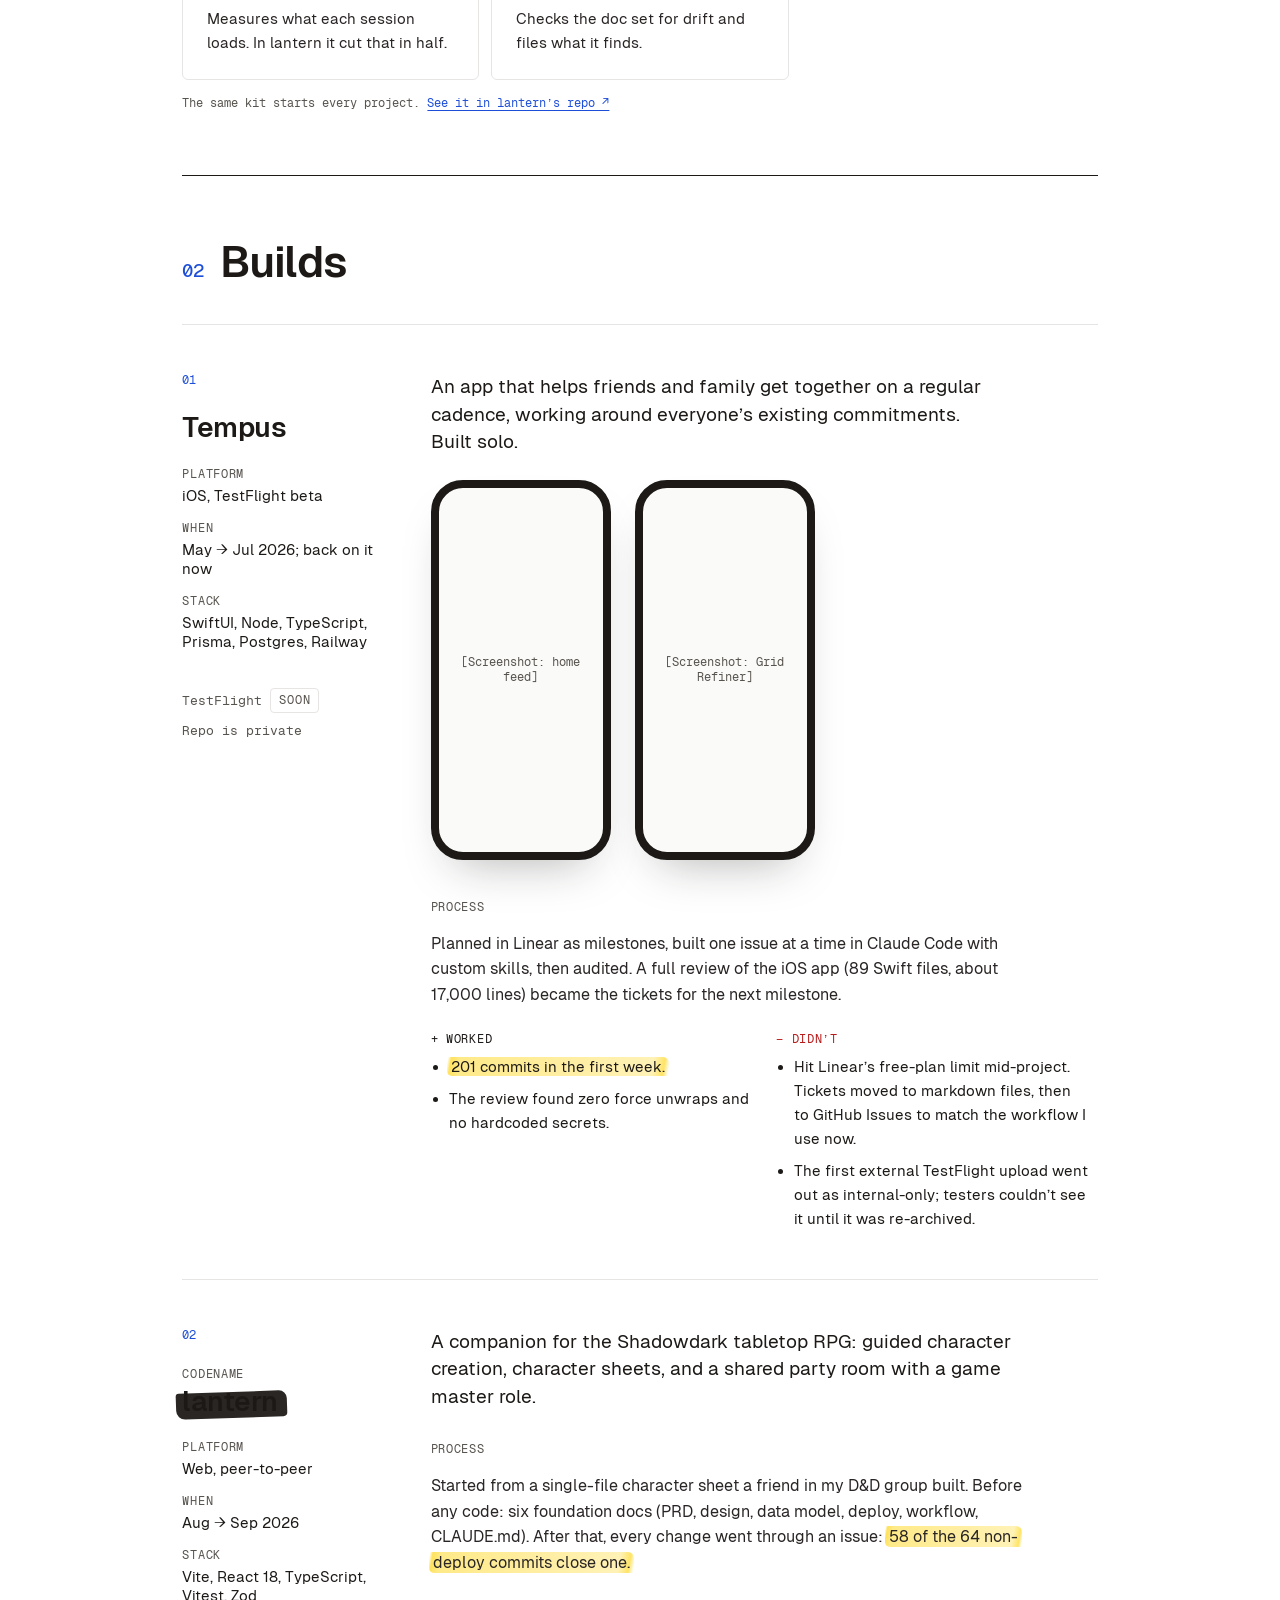
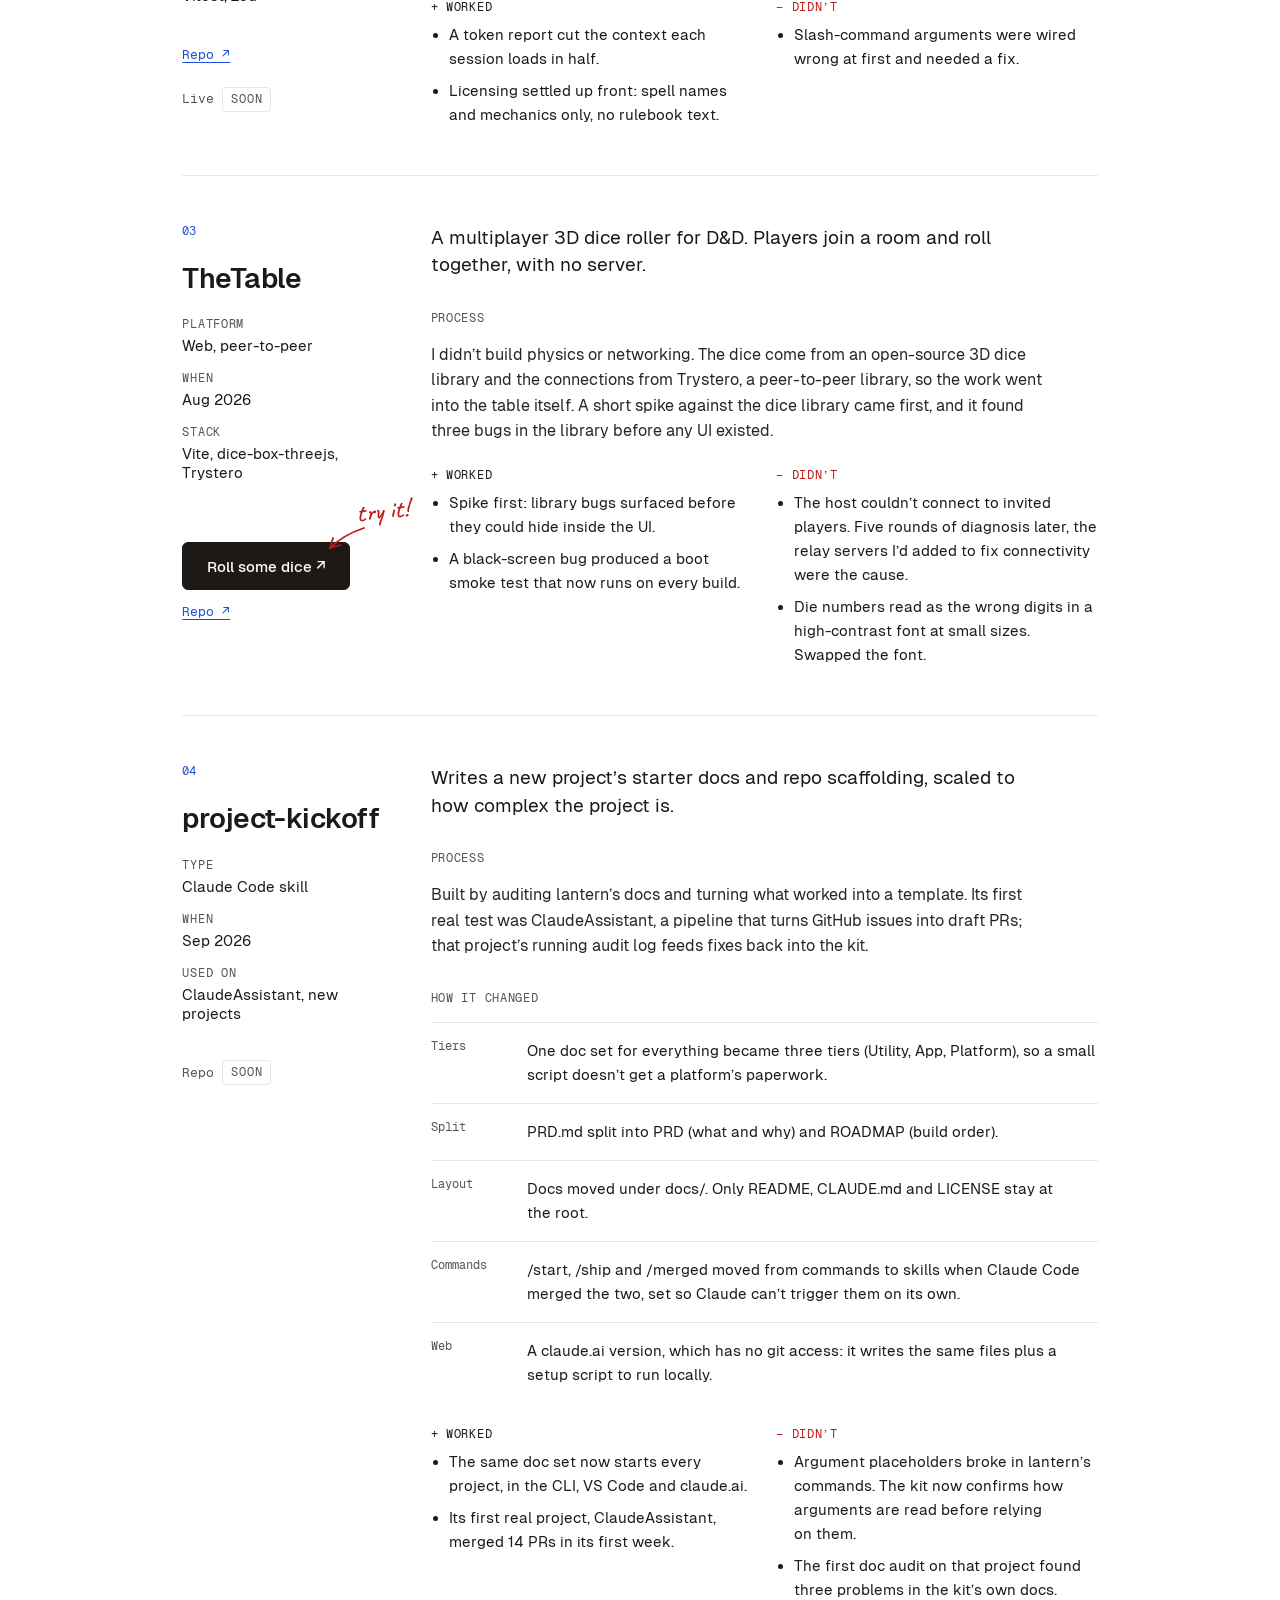
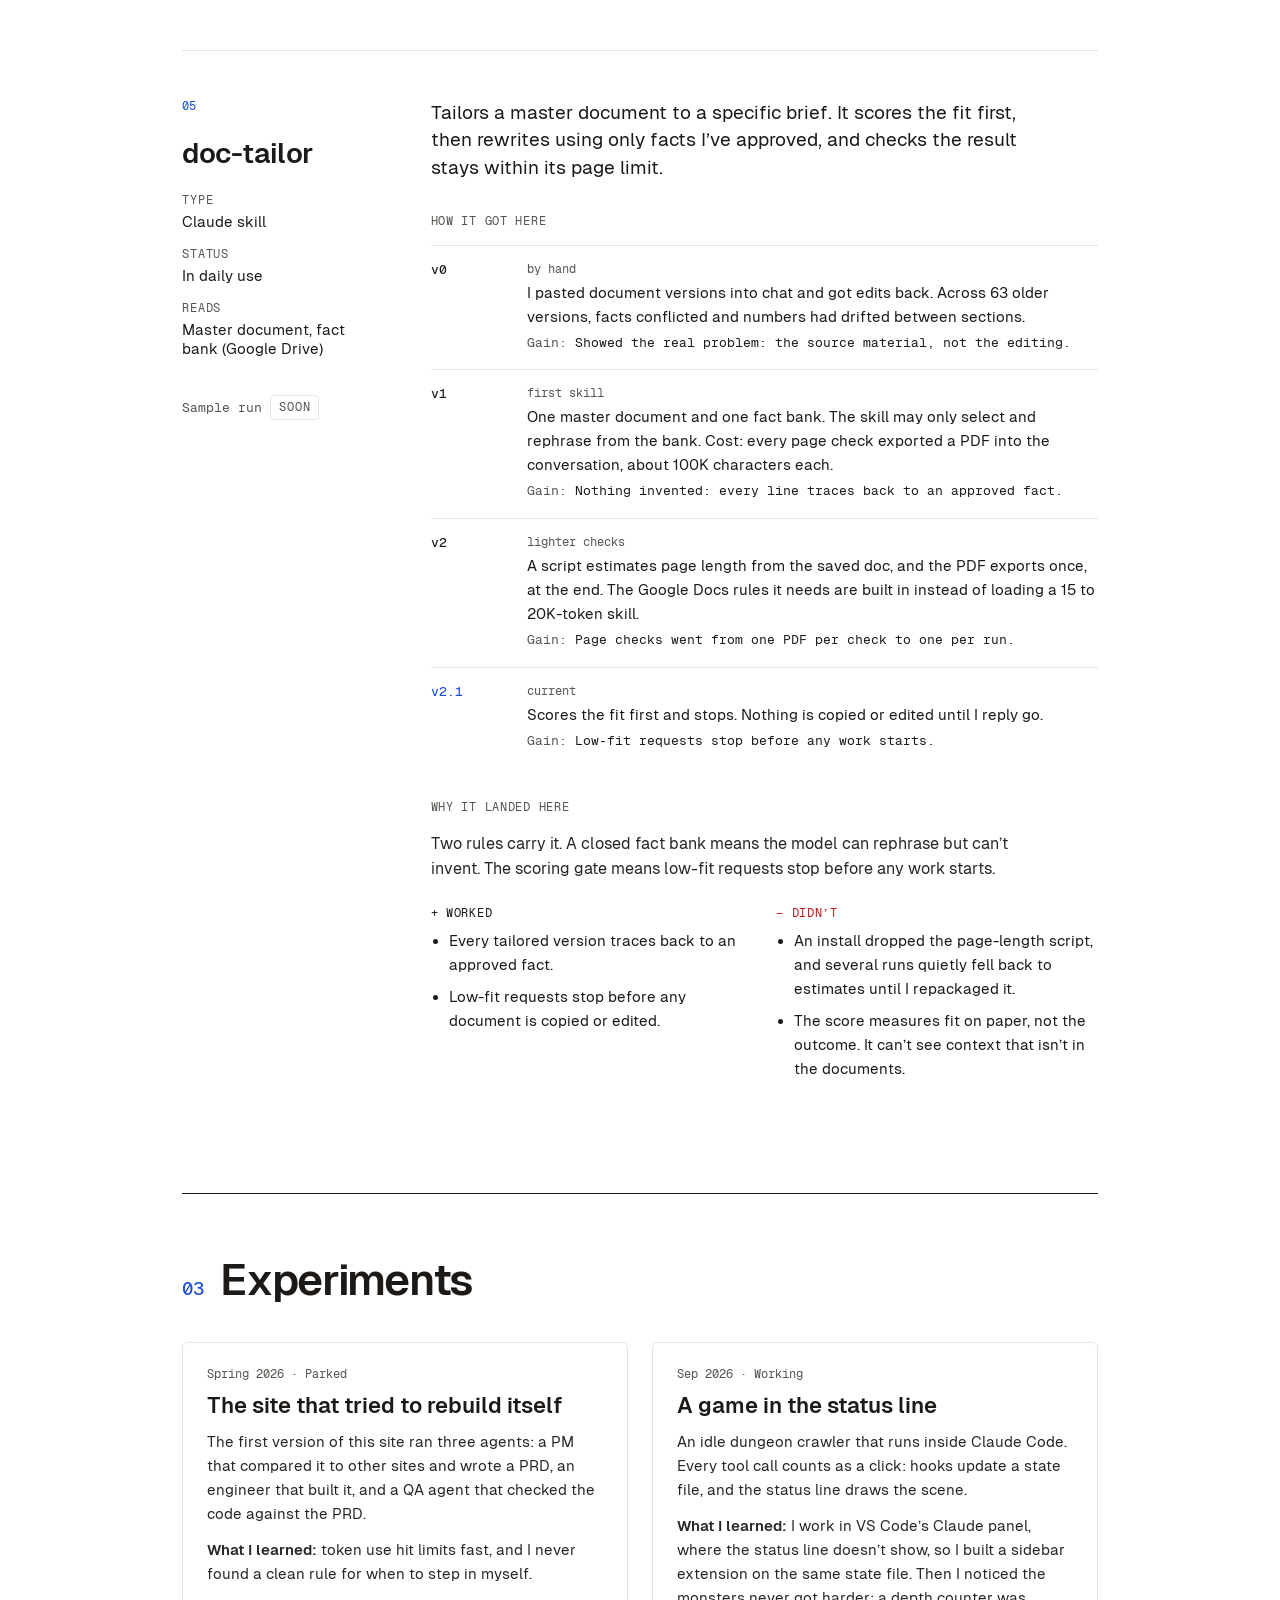
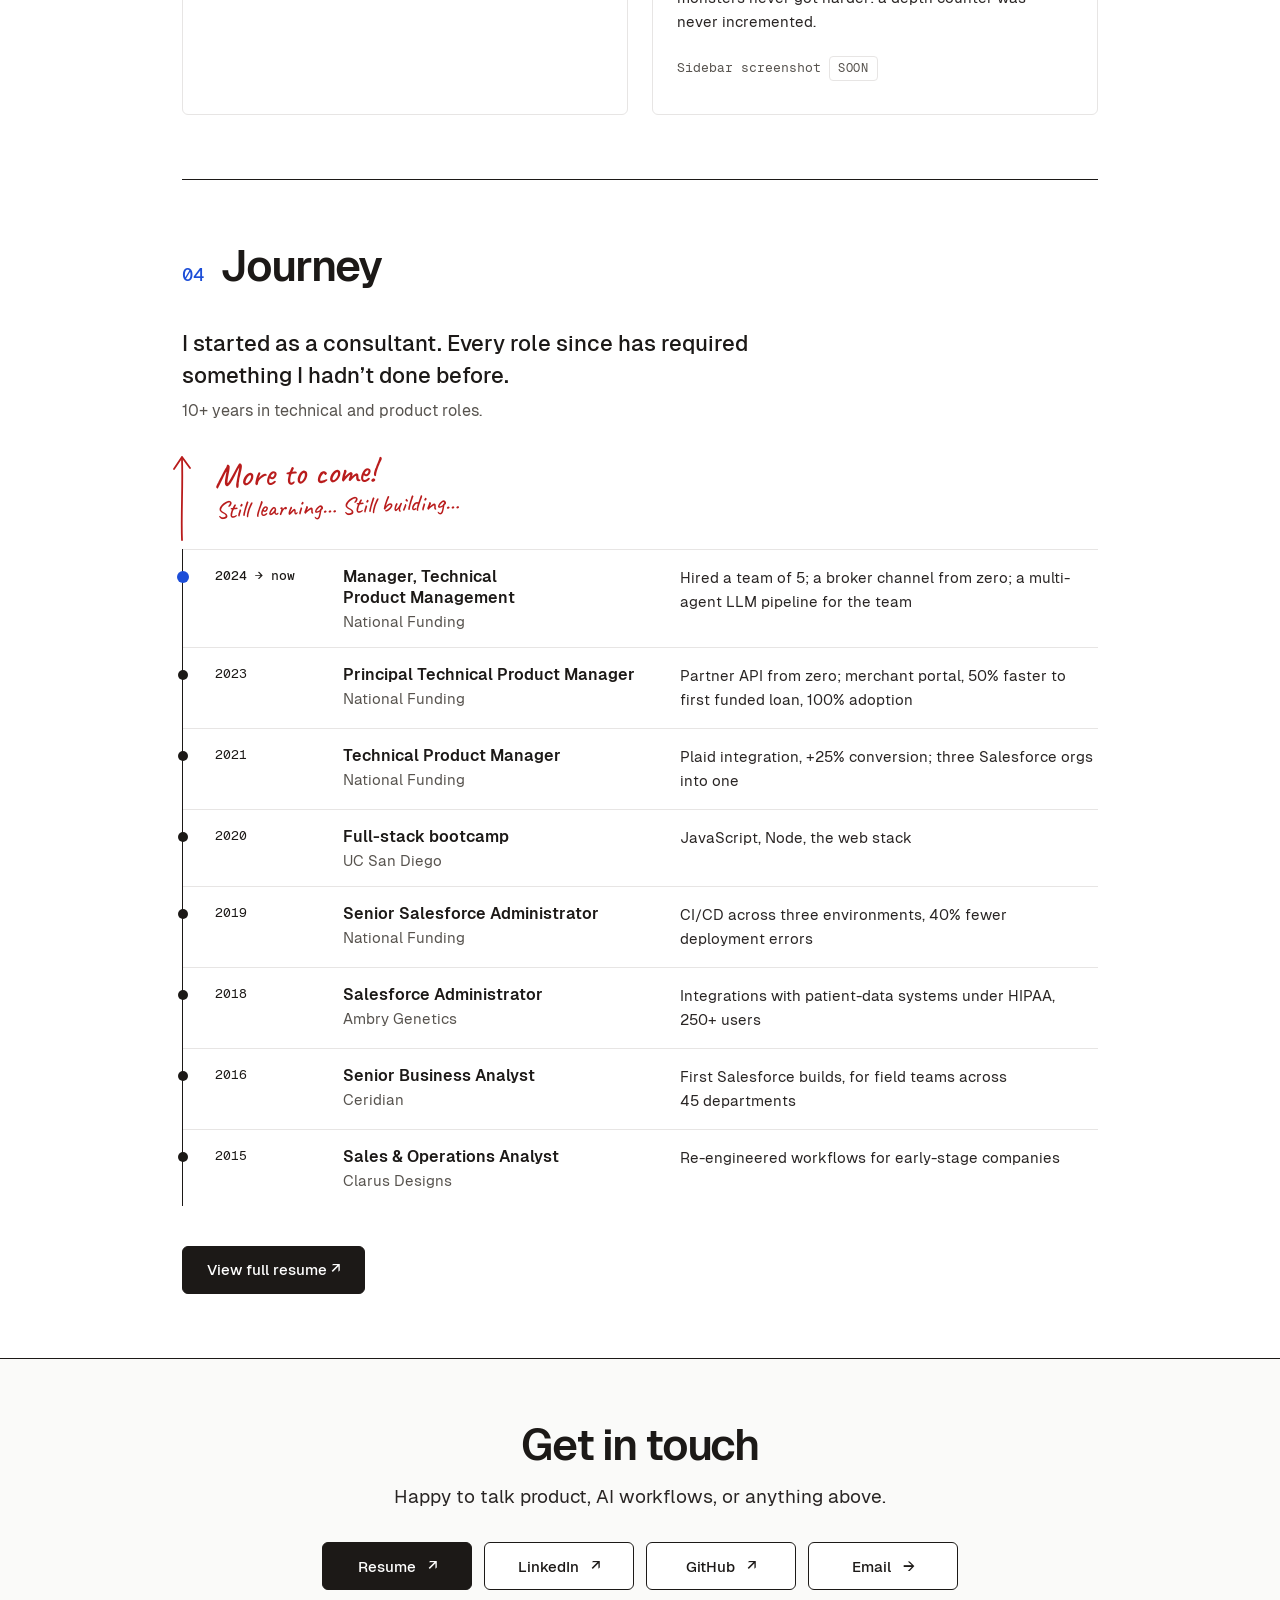
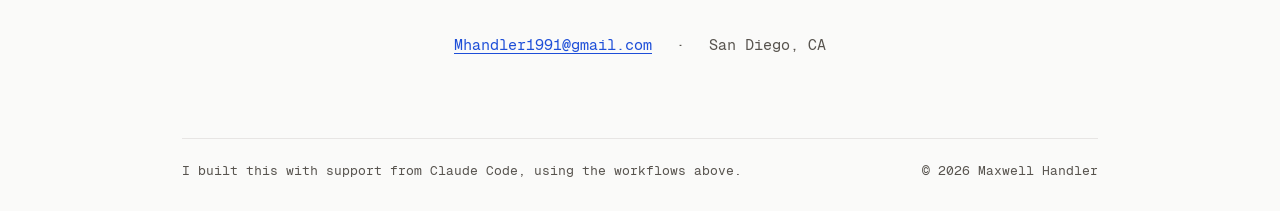
==== commit ac5ef070: "Merge pull request #33 from mhandler1991/feature/23-topbar-mark Needs a closer look: feat(topbar): u" ====
--- a/index.html
+++ b/index.html
@@ -34,7 +34,7 @@
     <!-- Top bar -->
     <header class="topbar">
       <nav class="topbar__nav wrap" aria-label="Primary">
-        <a class="topbar__name" href="#top">Maxwell Handler</a>
+        <a class="topbar__name" href="#top"><svg class="topbar__mark" viewBox="5.5 5 21.5 22" aria-hidden="true" focusable="false"><path class="topbar__mark-letter" d="M9.21 20.5V7.5H12.41L16 17.57L19.59 7.5H22.79V20.5H20.41V11.53L17.14 20.48H14.86L11.59 11.53V20.5Z"/><path class="topbar__mark-line" d="M7 25.2 C 12 23.8, 18 24.8, 25.5 23.6" fill="none" stroke-width="2.4" stroke-linecap="round"/></svg><span>Maxwell Handler</span></a>
         <div class="topbar__right">
           <div class="nav-sections">
             <a href="#how-i-work">How I work</a>
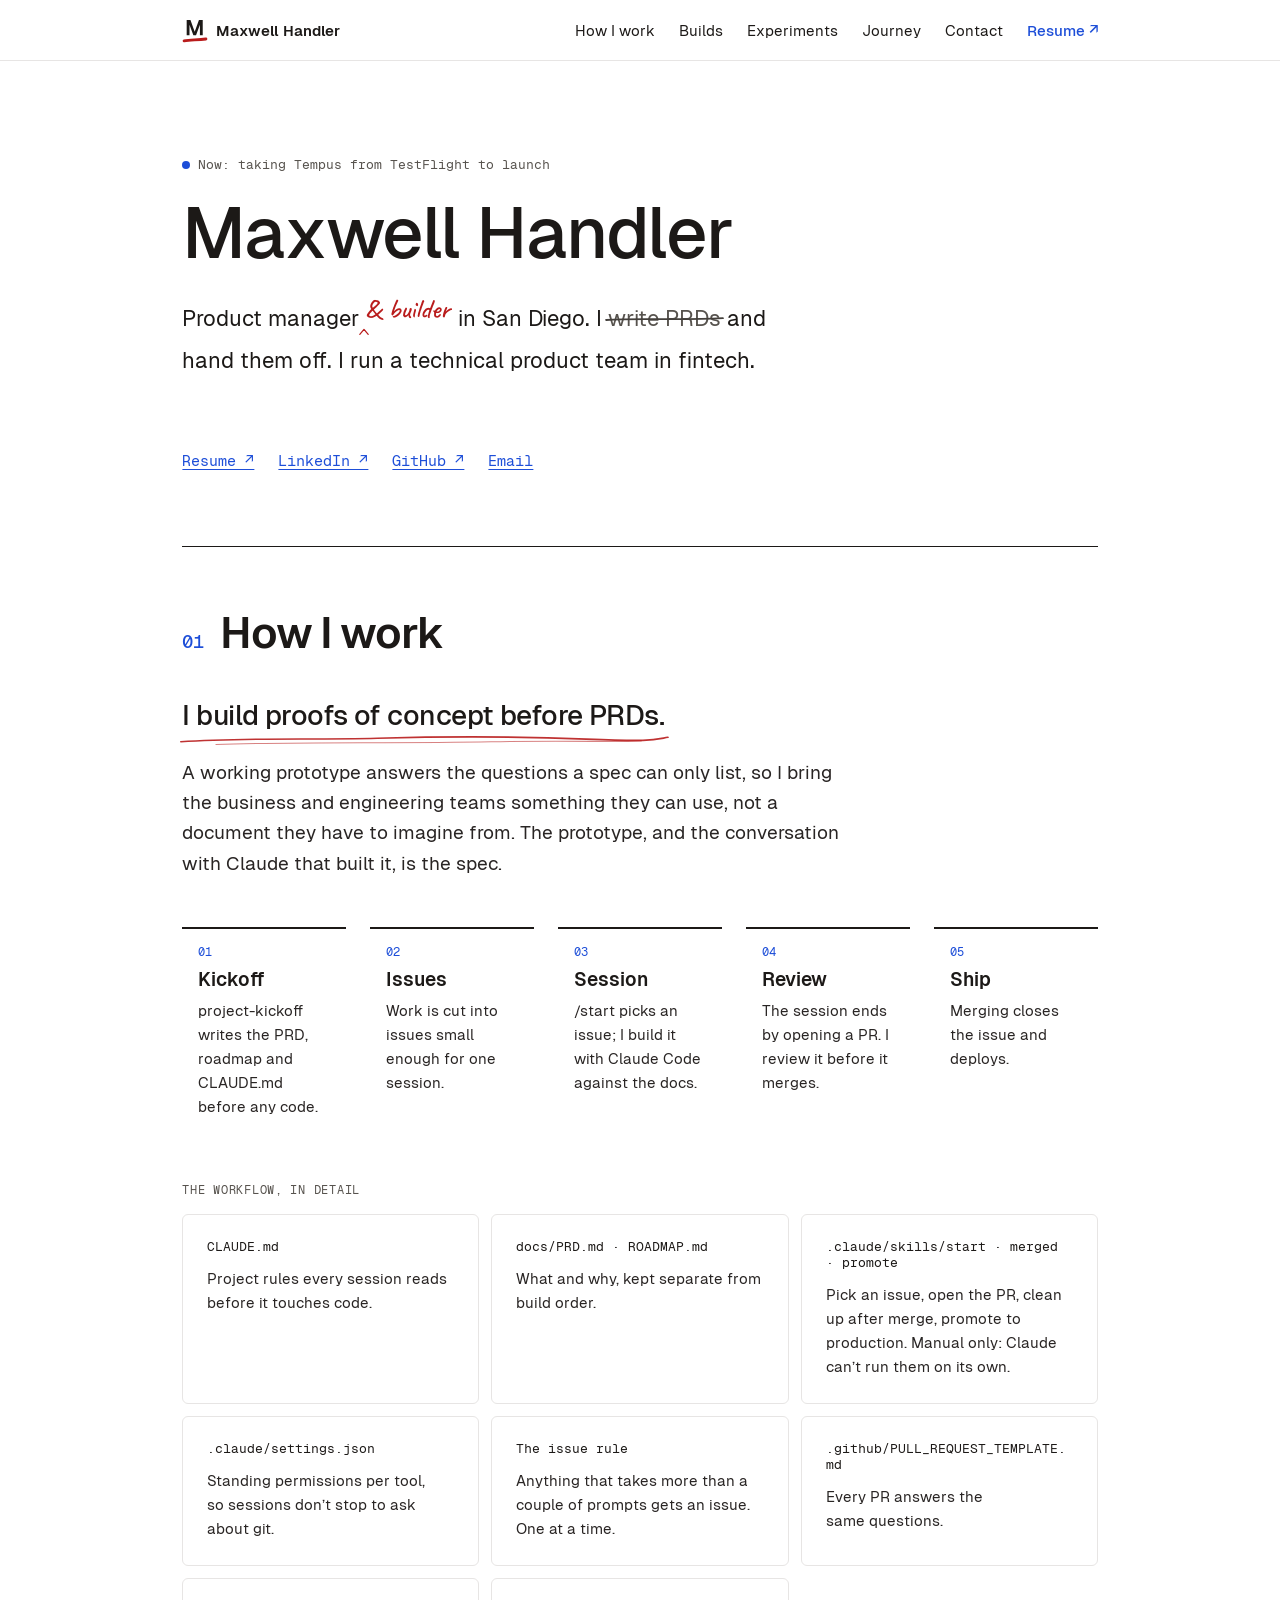
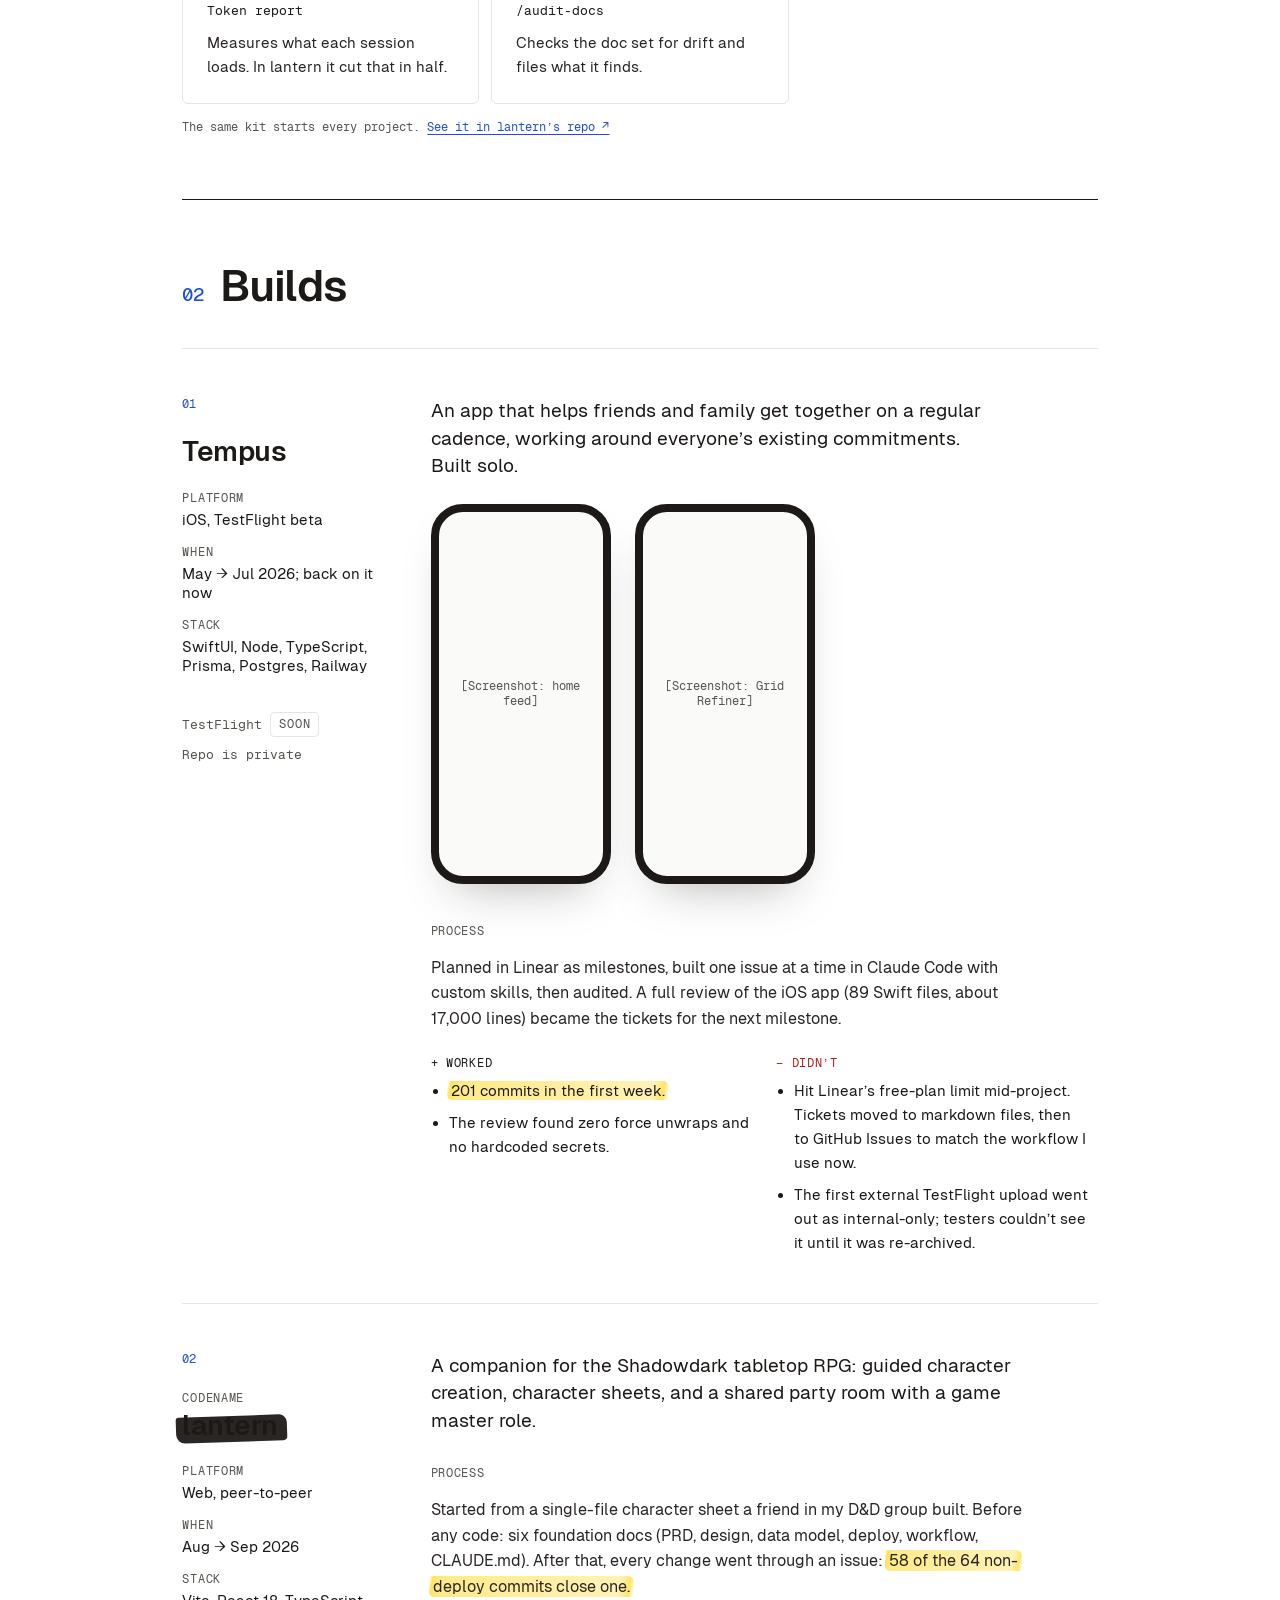
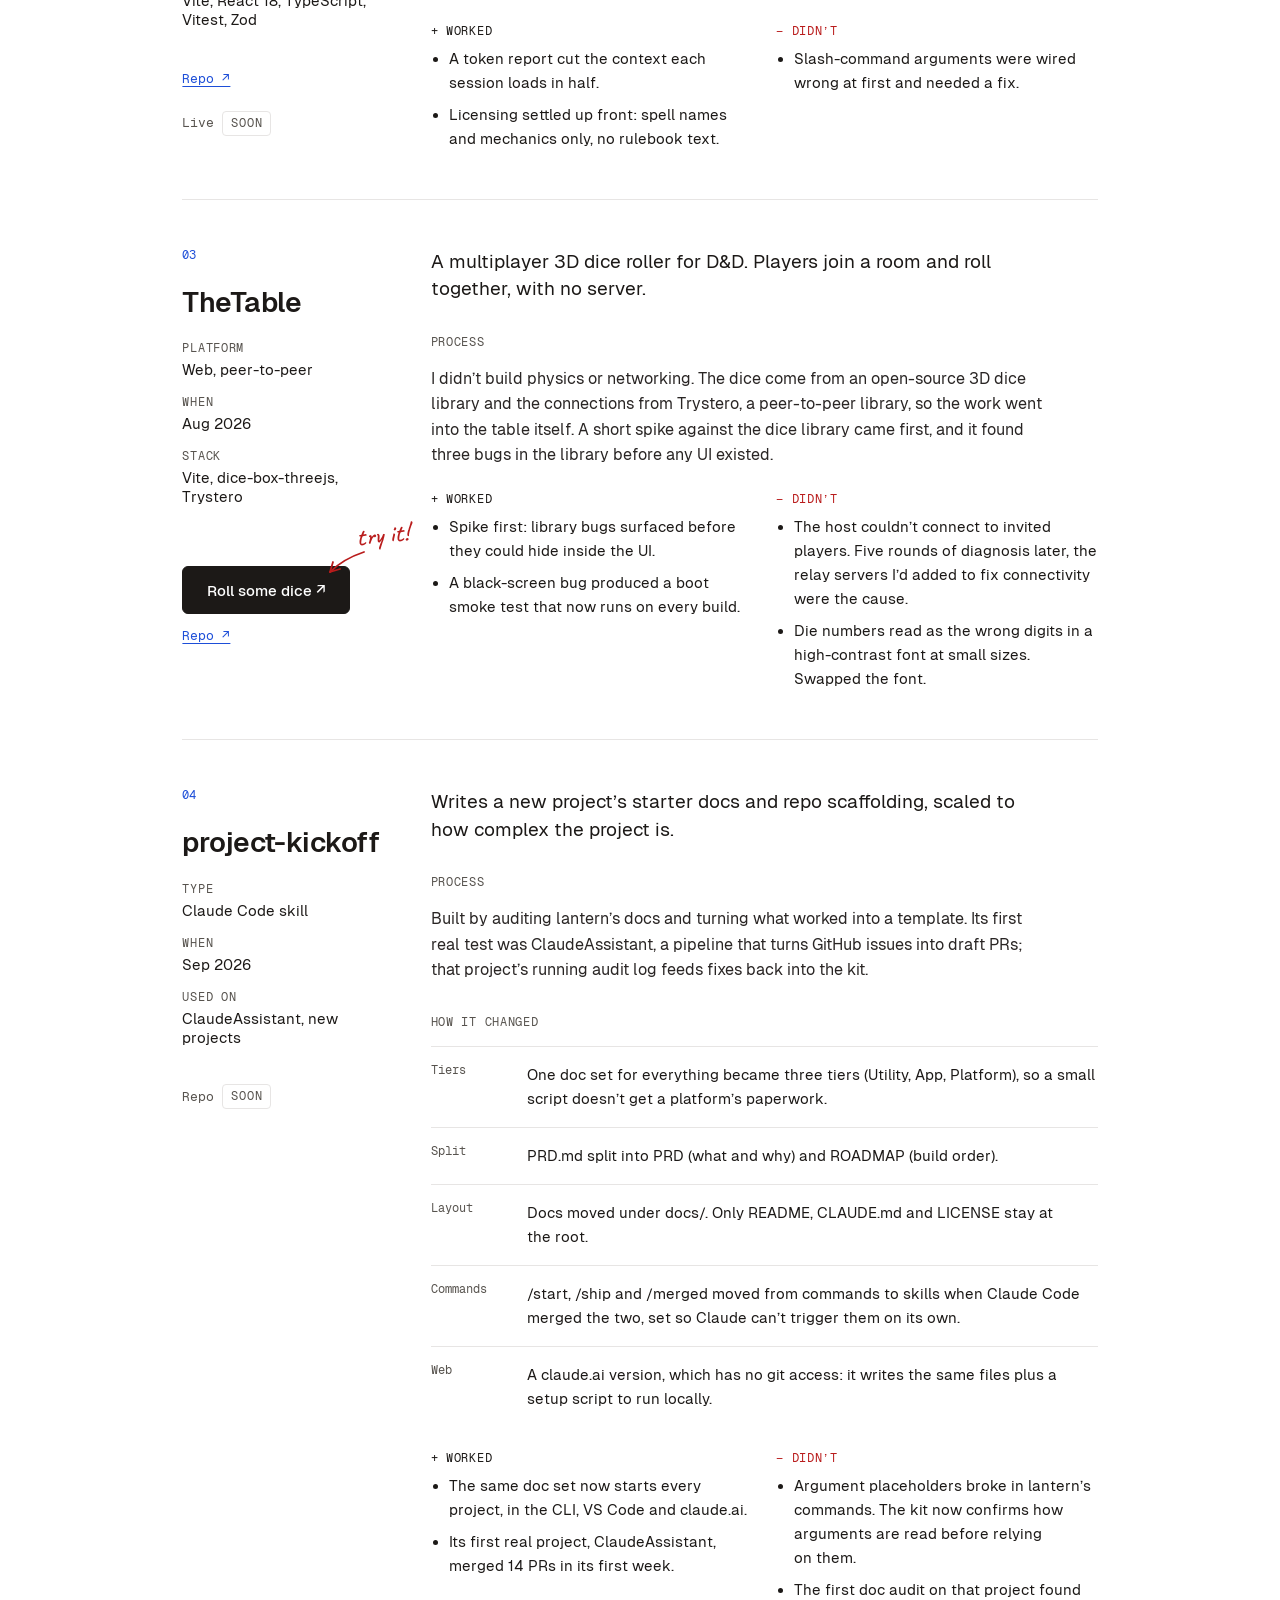
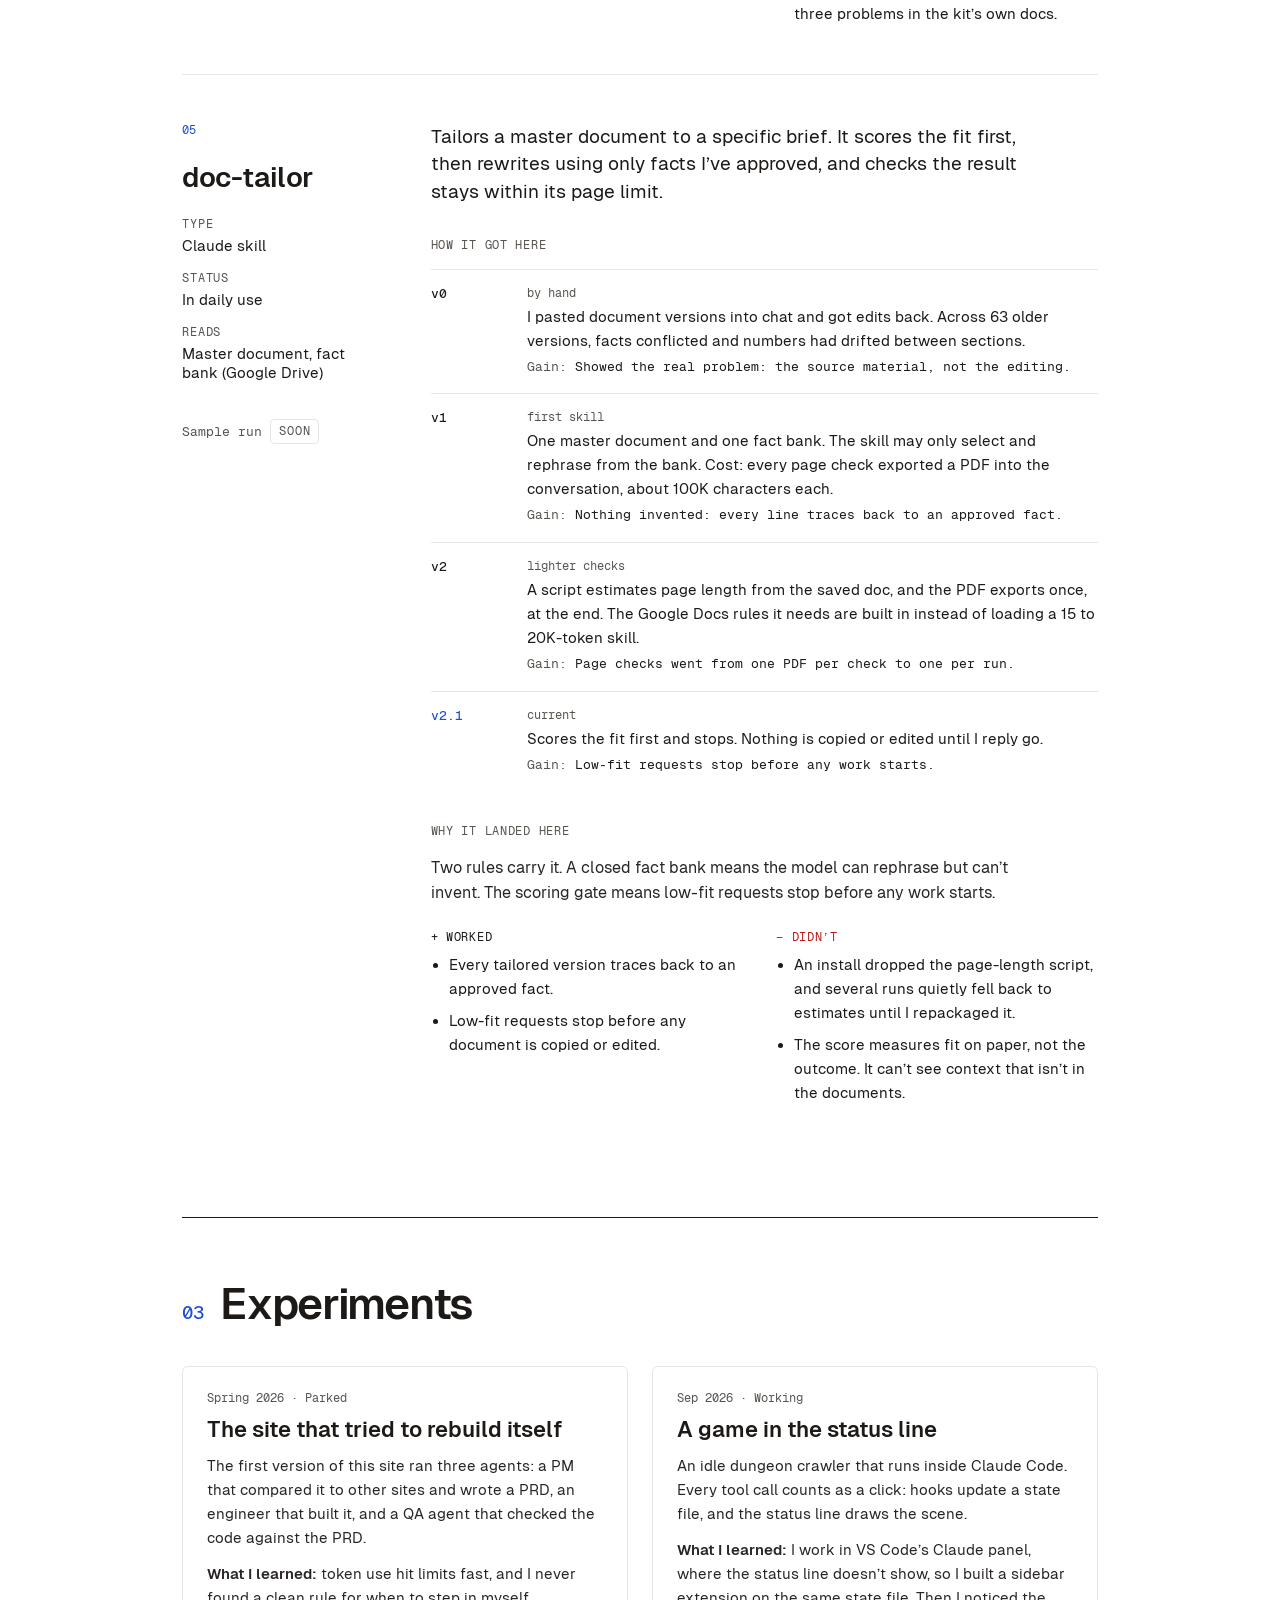
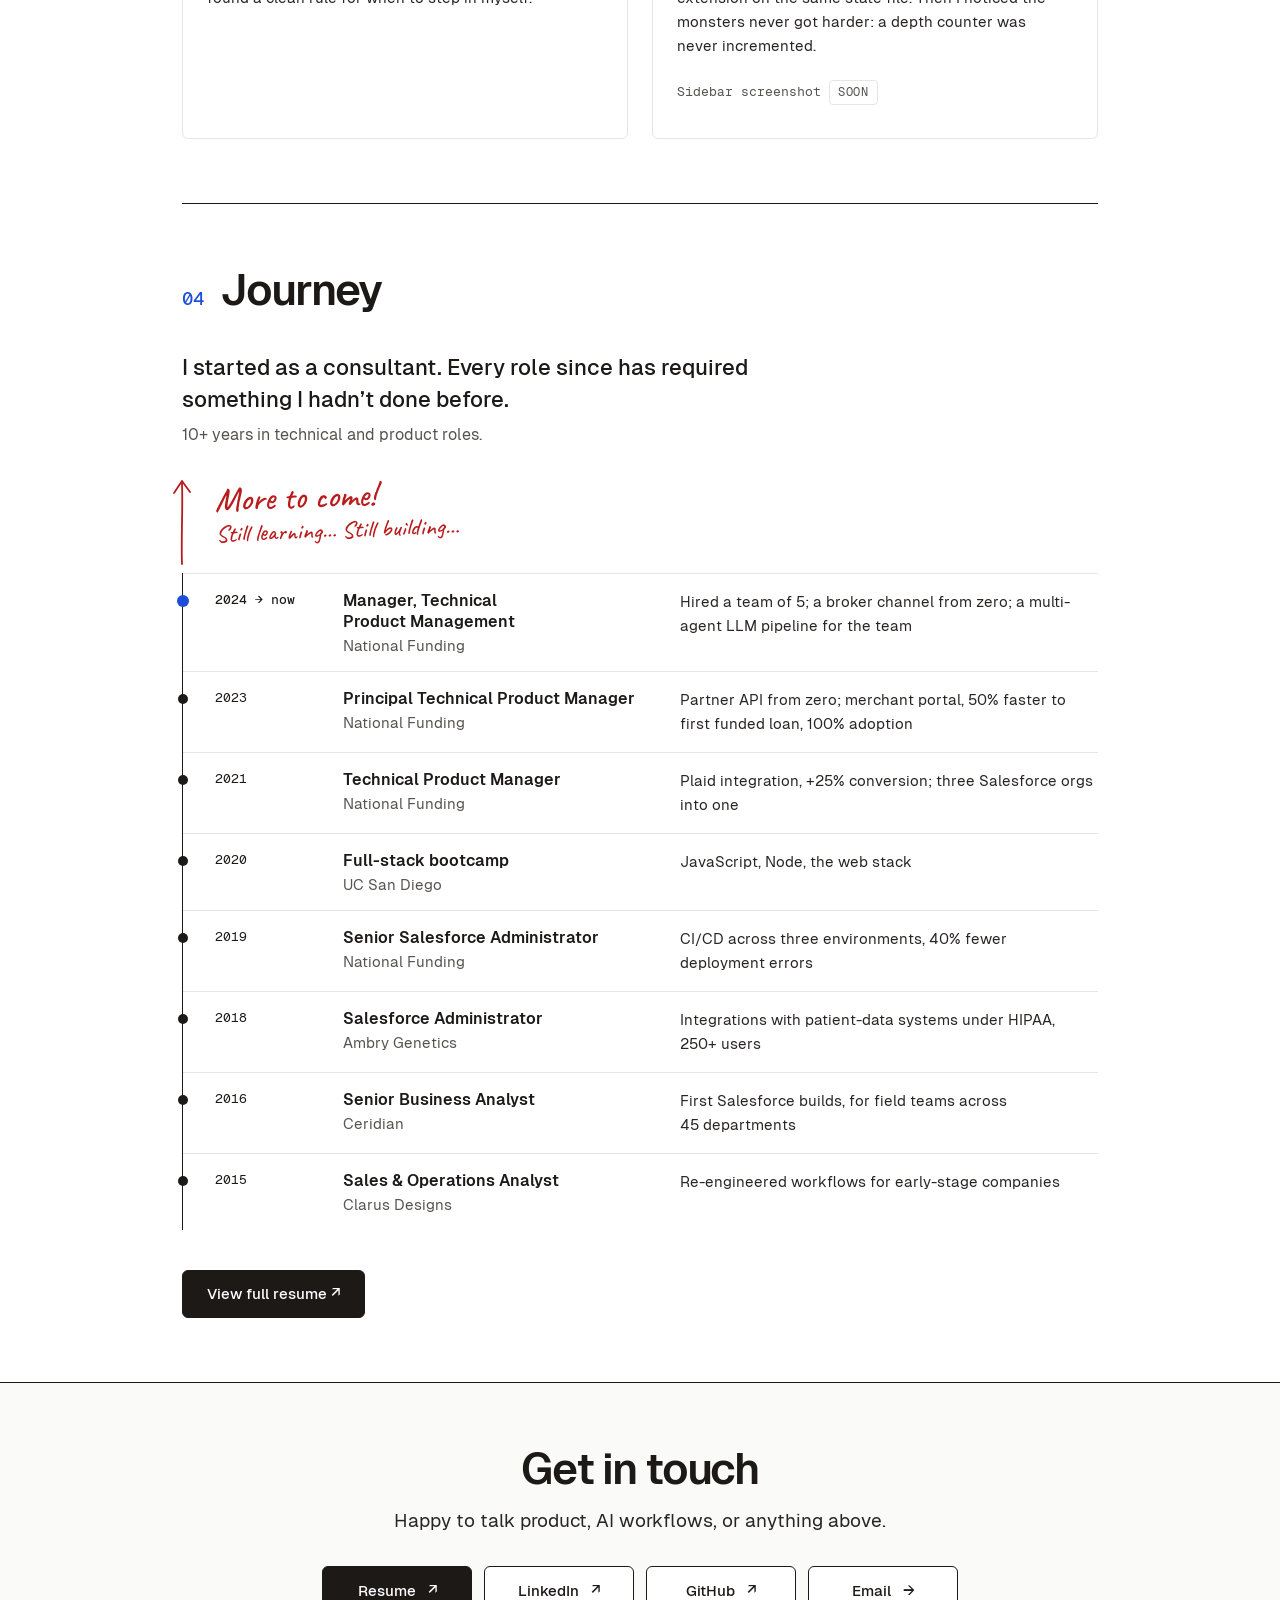
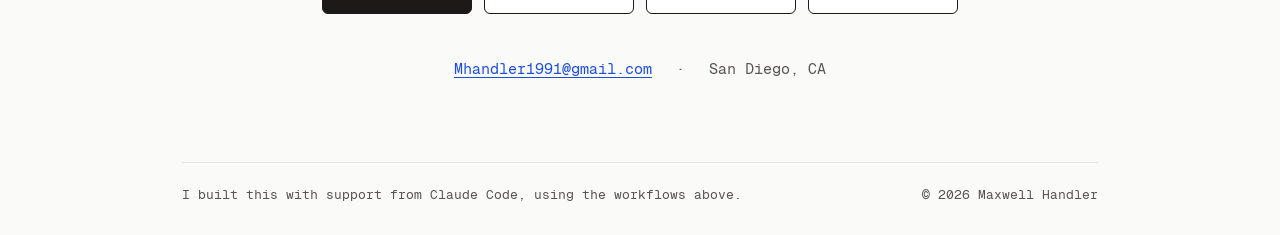
==== commit 0438f868: "fix(cards): skills card names start, merged and promote, not ship — closes #31 The How I work skills" ====
--- a/index.html
+++ b/index.html
@@ -100,7 +100,7 @@
             <ul class="cards">
               <li class="card"><code class="card__file">CLAUDE.md</code><span class="card__text">Project rules every session reads before it touches code.</span></li>
               <li class="card"><code class="card__file">docs/PRD.md · ROADMAP.md</code><span class="card__text">What and why, kept separate from build order.</span></li>
-              <li class="card"><code class="card__file">.claude/skills/start · ship · merged</code><span class="card__text">Pick an issue, open the PR, clean up after merge. Manual only: Claude can’t run them on its own.</span></li>
+              <li class="card"><code class="card__file">.claude/skills/start · merged · promote</code><span class="card__text">Pick an issue, open the PR, clean up after merge, promote to production. Manual only: Claude can’t run them on its own.</span></li>
               <li class="card"><code class="card__file">.claude/settings.json</code><span class="card__text">Standing permissions per tool, so sessions don’t stop to ask about git.</span></li>
               <li class="card"><code class="card__file">The issue rule</code><span class="card__text">Anything that takes more than a couple of prompts gets an issue. One at a time.</span></li>
               <li class="card"><code class="card__file">.github/PULL_REQUEST_TEMPLATE.md</code><span class="card__text">Every PR answers the same questions.</span></li>
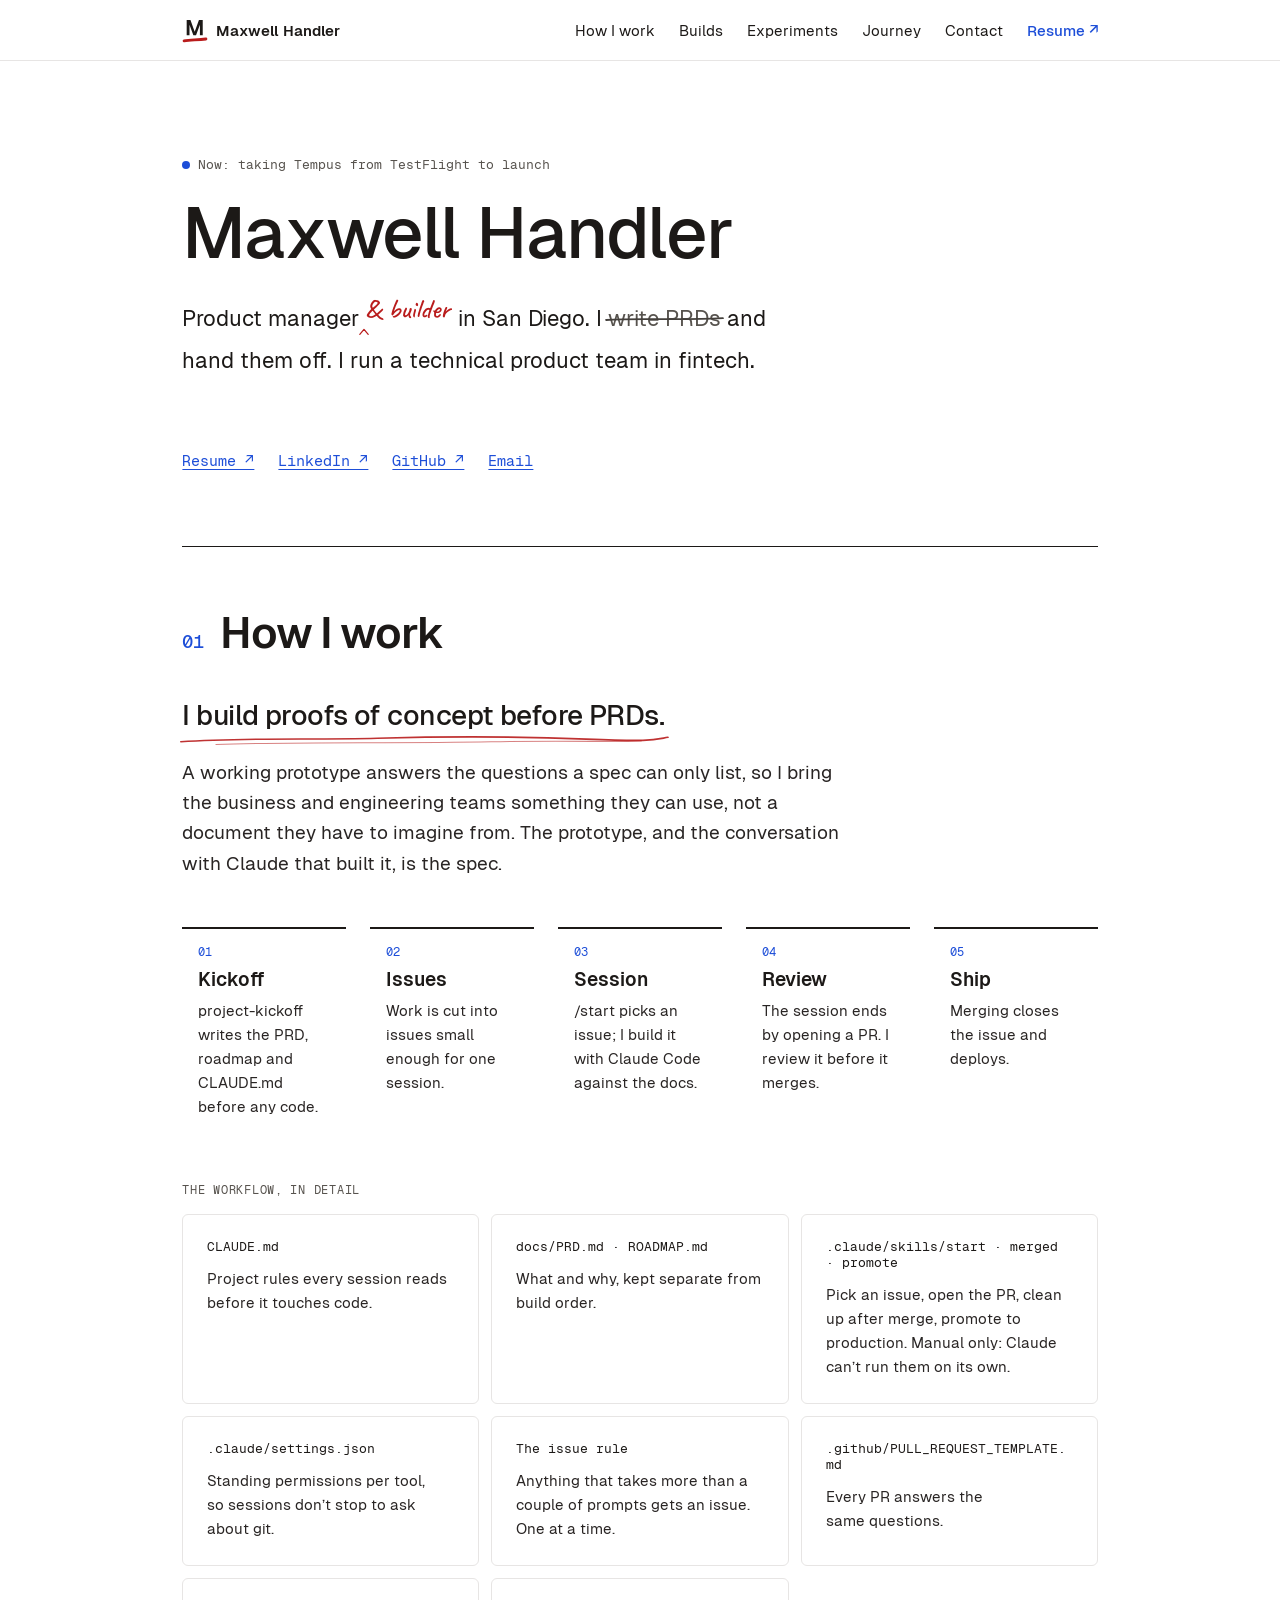
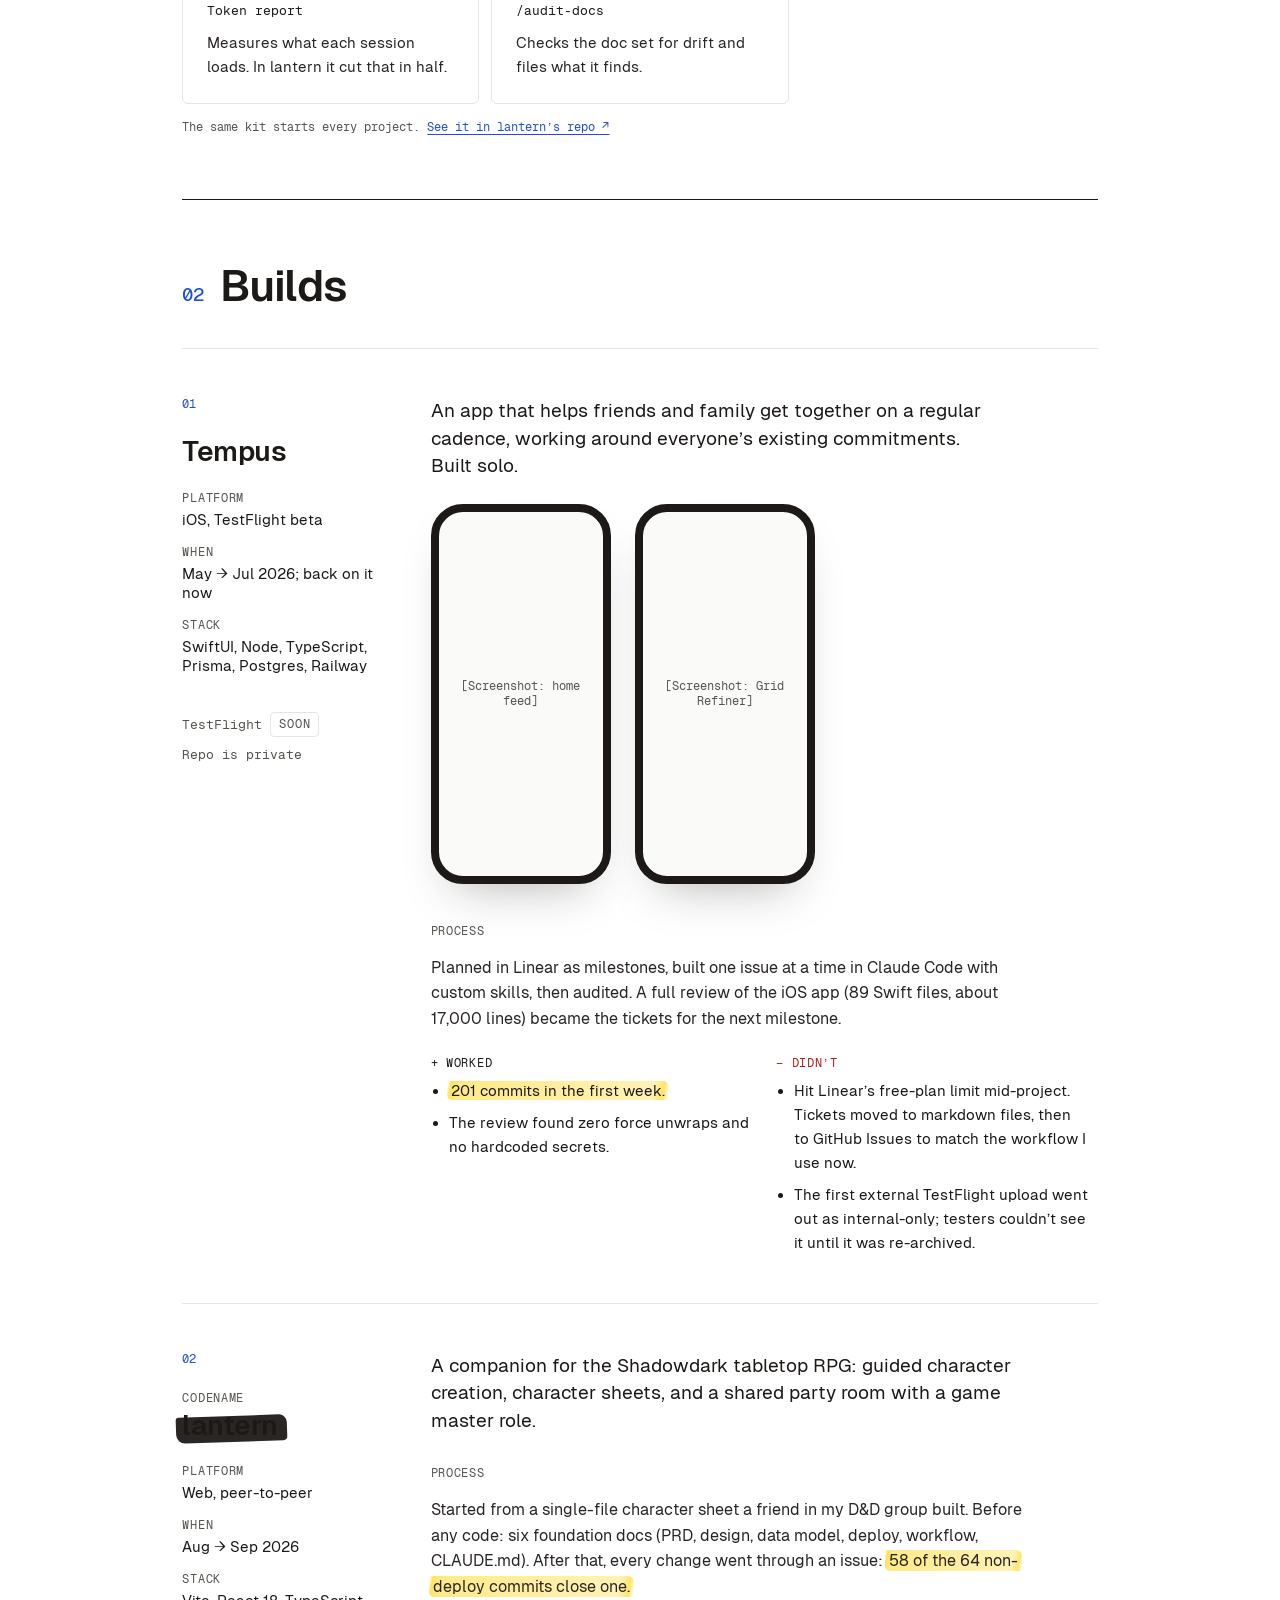
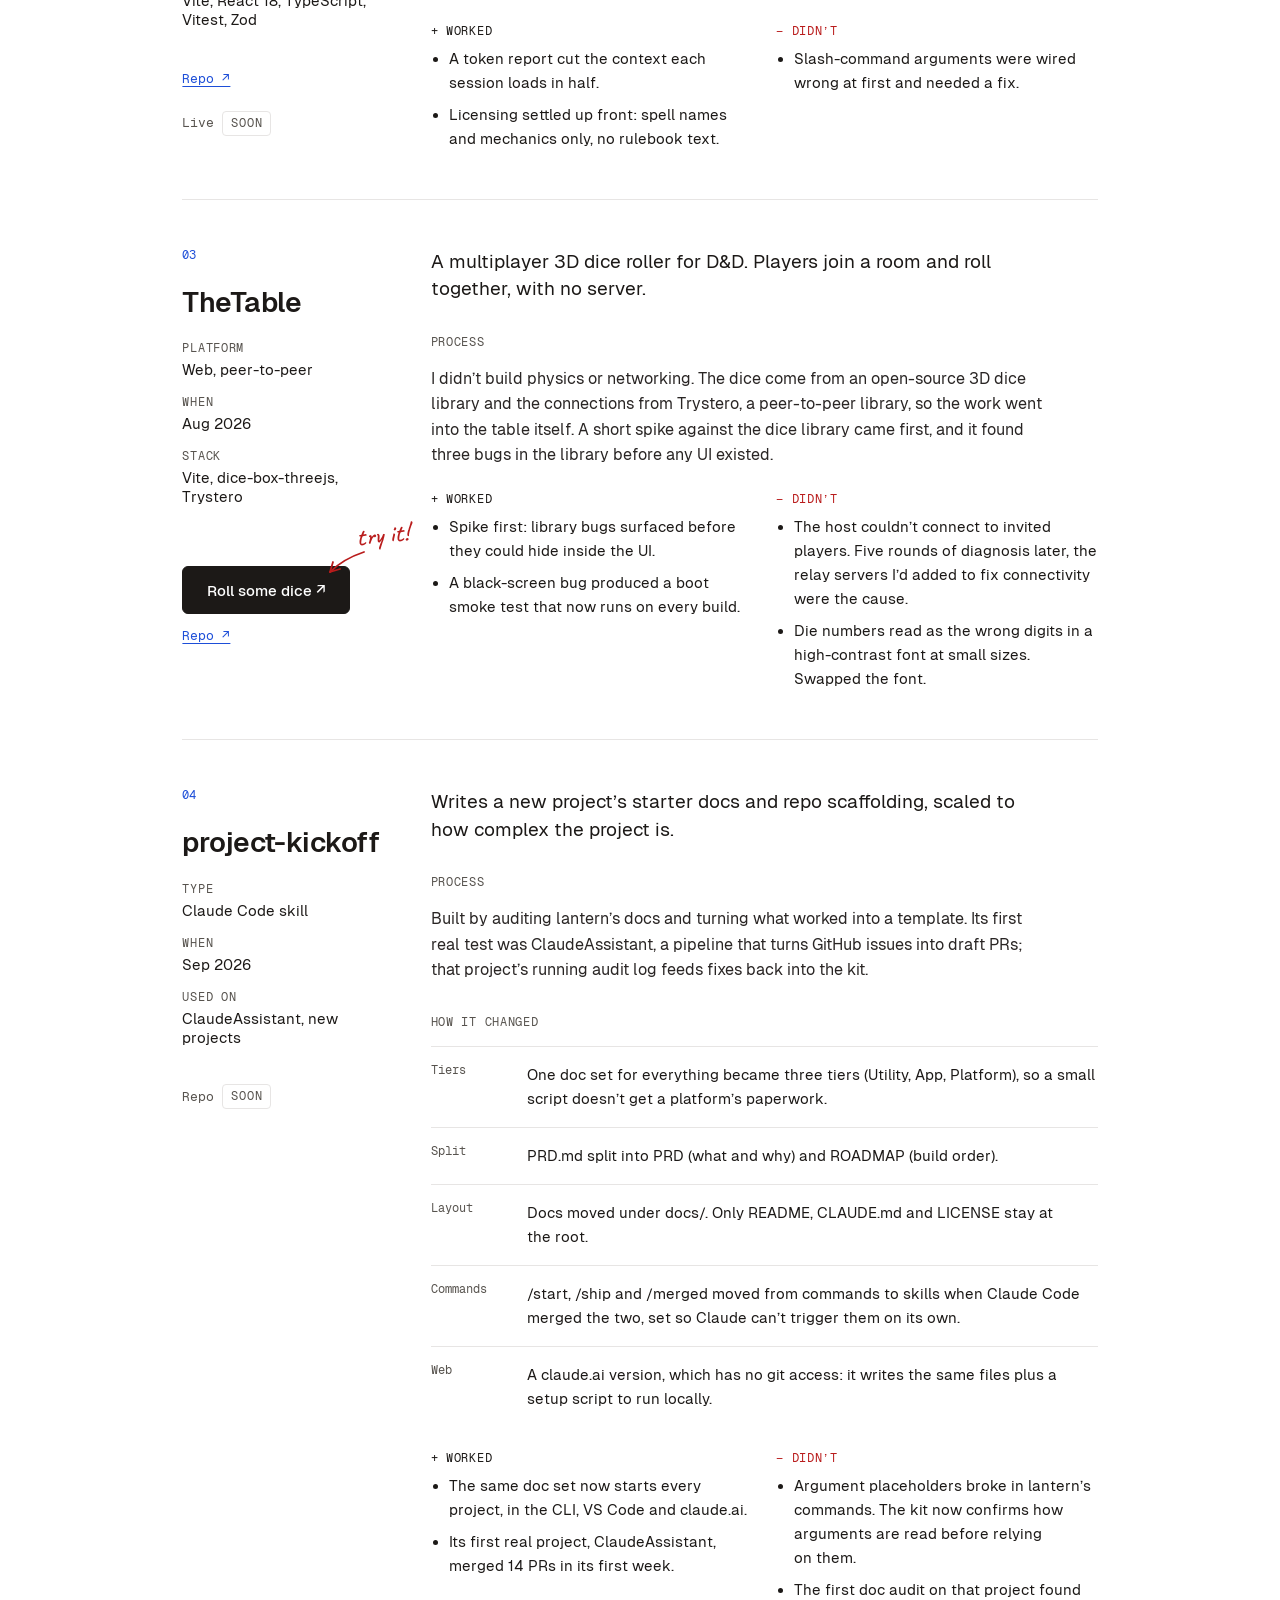
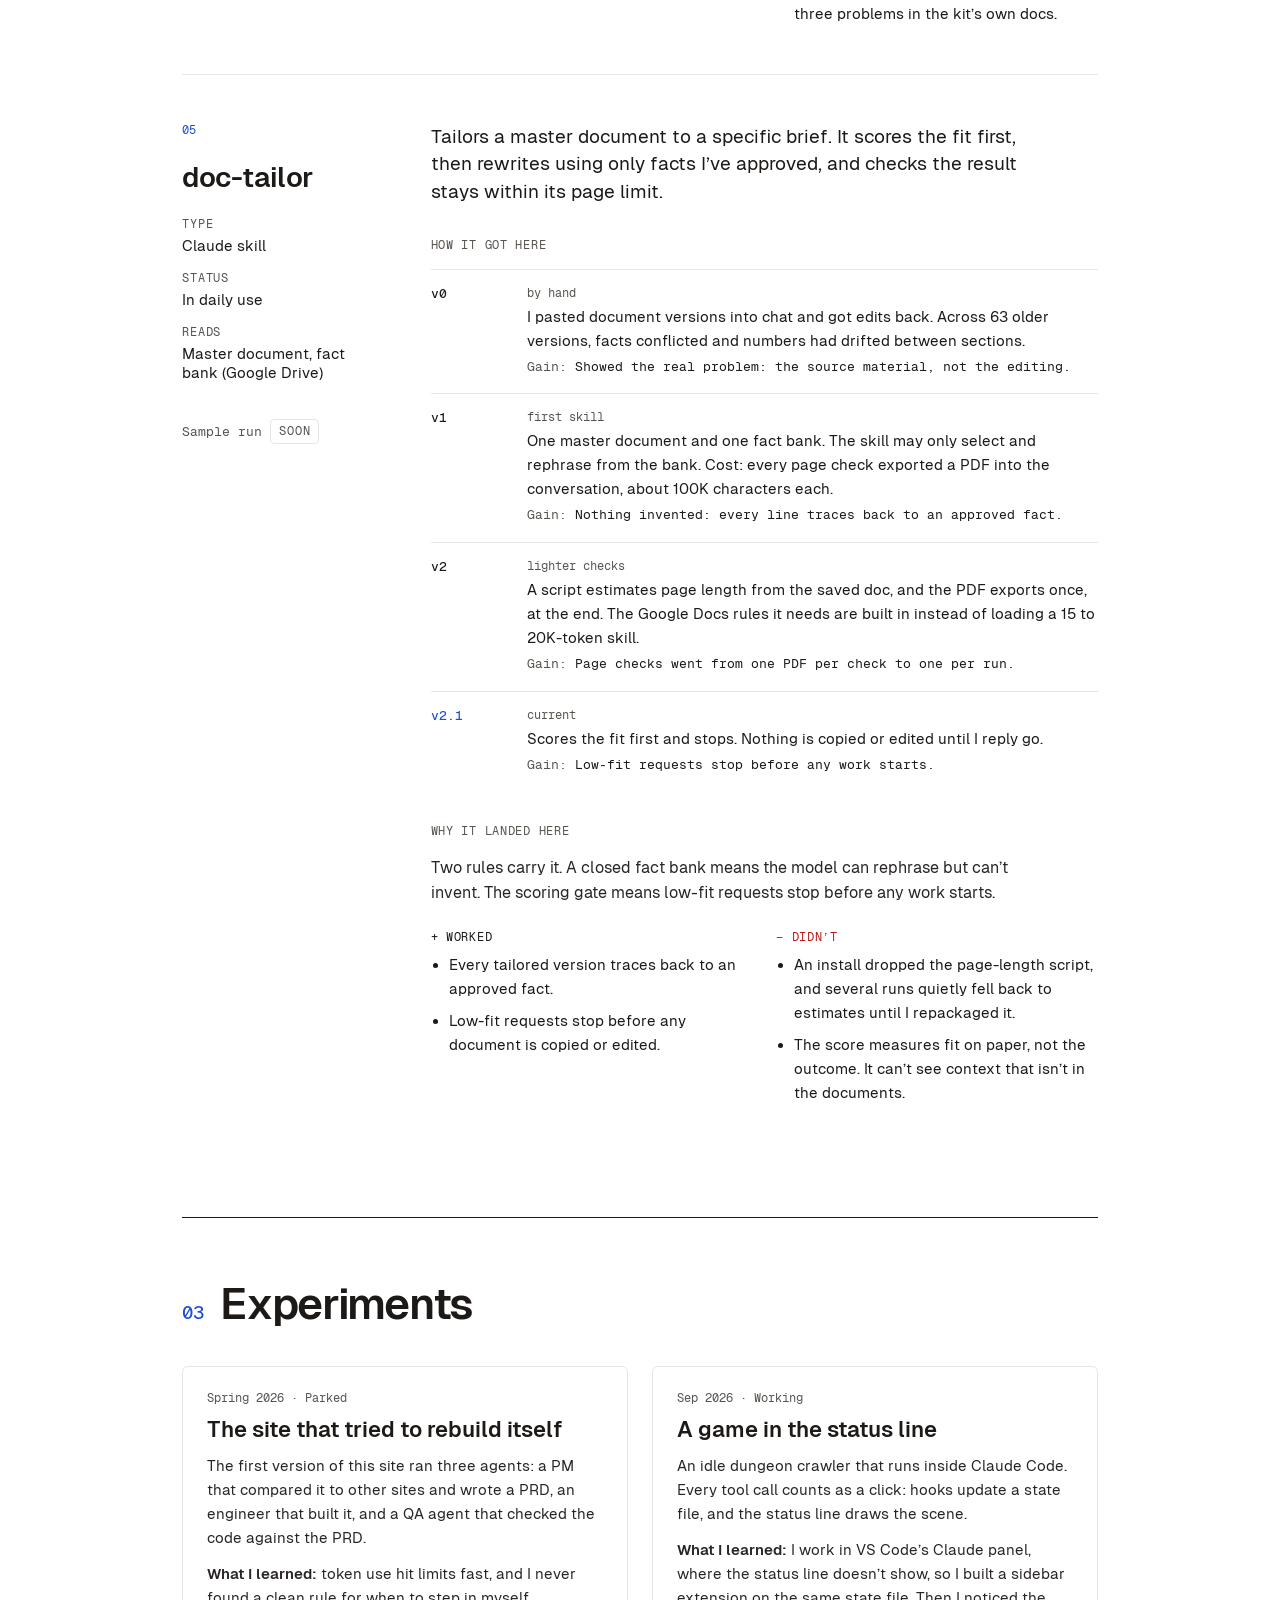
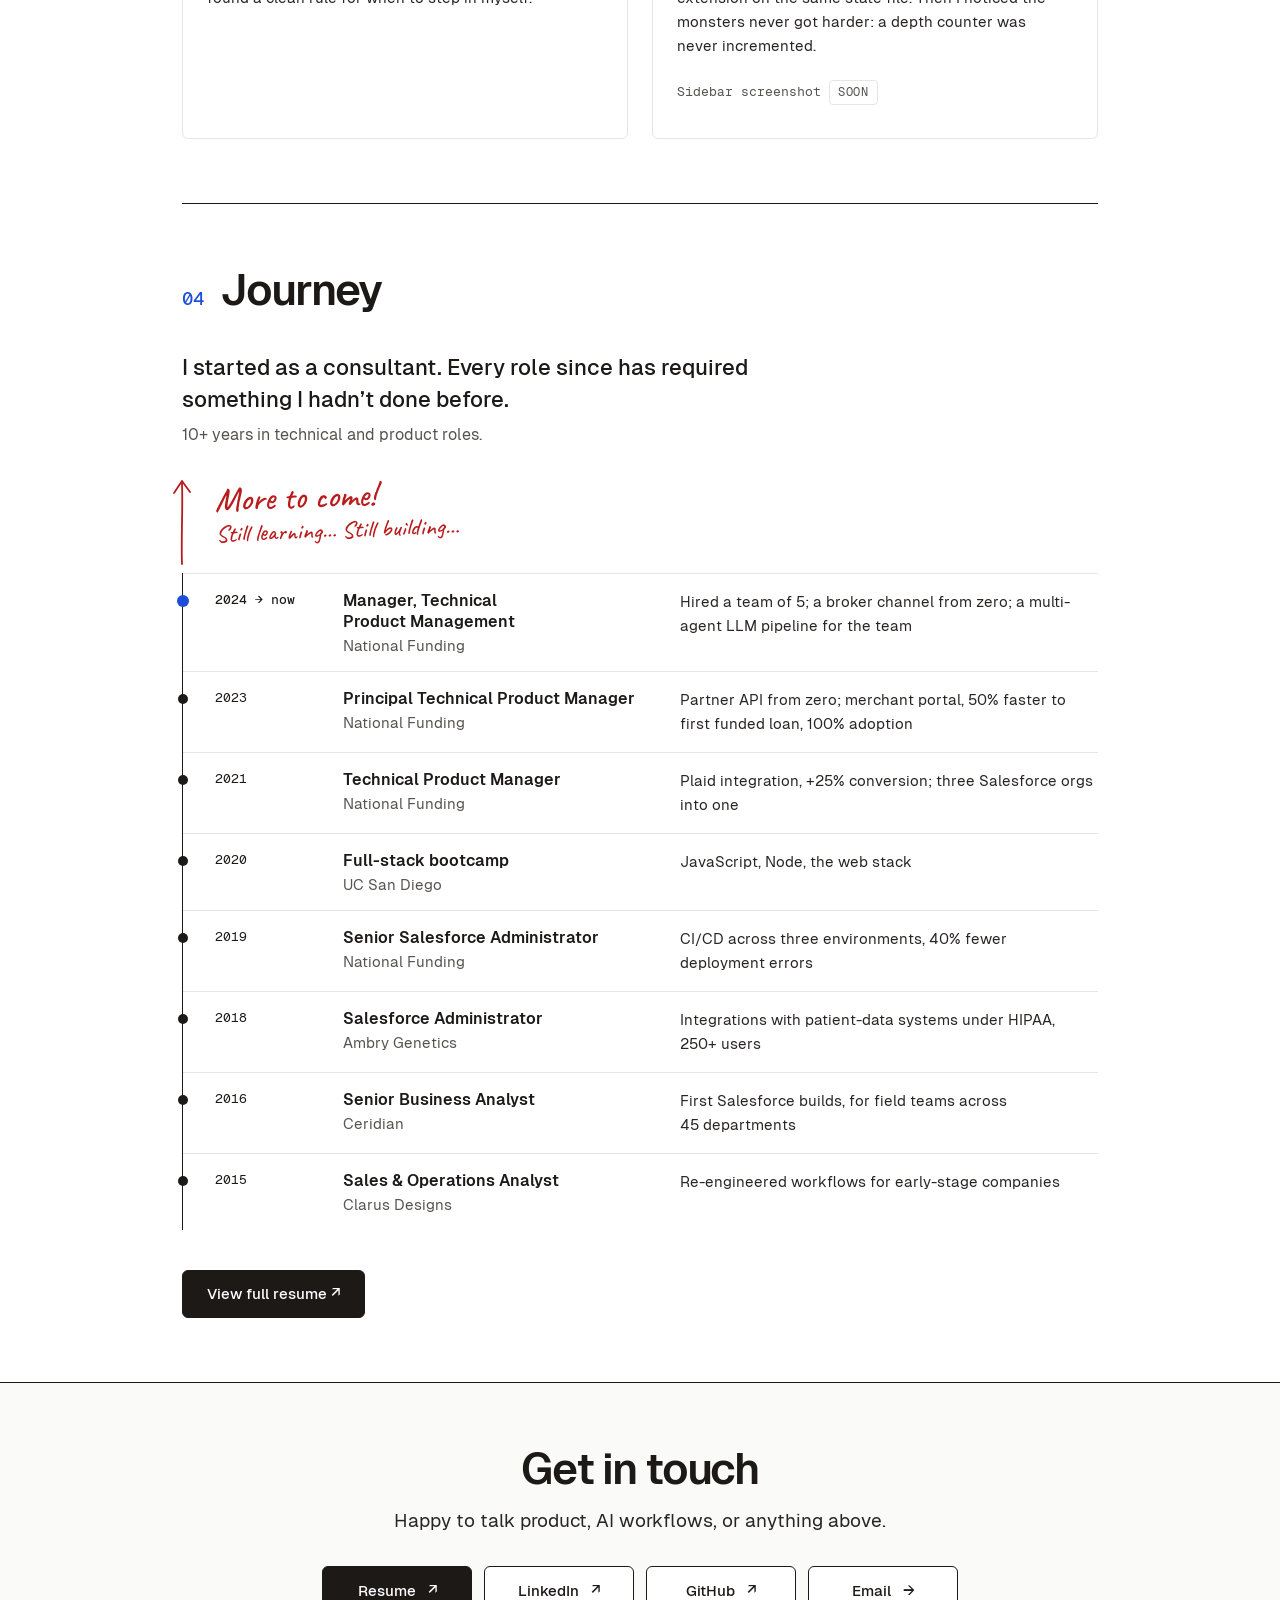
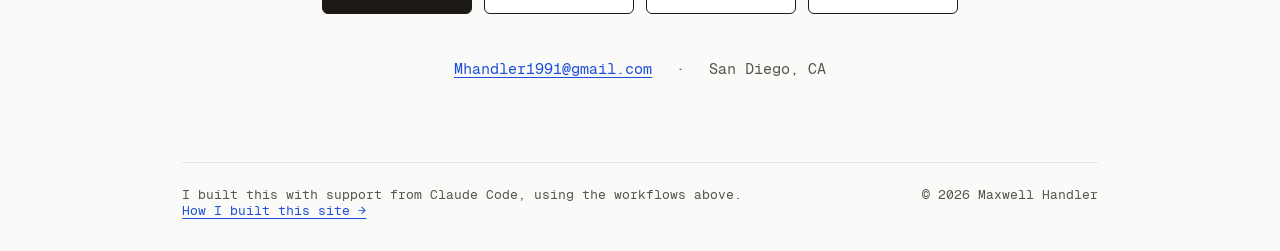
==== commit d18770b2: "feat(build-log): sections 07 to 11 and the homepage footer link — closes #38, closes #39 Adds the se" ====
--- a/index.html
+++ b/index.html
@@ -453,7 +453,7 @@
         </nav>
         <p class="footer__line"><a href="mailto:Mhandler1991@gmail.com">Mhandler1991@gmail.com</a><span class="footer__sep" aria-hidden="true">·</span><span>San Diego, CA</span></p>
         <div class="footer__bottom">
-          <span>I built this with support from Claude Code, using the workflows above.</span>
+          <span>I built this with support from Claude Code, using the workflows above. <a class="footer__log" href="/how-i-built-this/">How I built this site →</a></span>
           <span>© 2026 Maxwell Handler</span>
         </div>
       </div>
--- a/css/home.css
+++ b/css/home.css
@@ -385,3 +385,8 @@
   margin-top: 40px; padding-top: var(--space-5); border-top: 1px solid var(--rule);
   font-family: var(--font-mono); font-size: var(--text-13); color: var(--muted);
 }
+/* Build-log link after the credit. On its own line, so the credit is no wider than before
+   and the footer row wraps exactly as it did; the 44px hit area doesn't grow the line box. */
+.footer__log { position: relative; display: block; width: fit-content; white-space: nowrap; }
+@media (max-width: 640px) { .footer__log { margin-inline: auto; } } /* the credit wraps and centers here */
+.footer__log::before { content: ""; position: absolute; left: 0; right: 0; top: 50%; height: var(--tap); transform: translateY(-50%); }
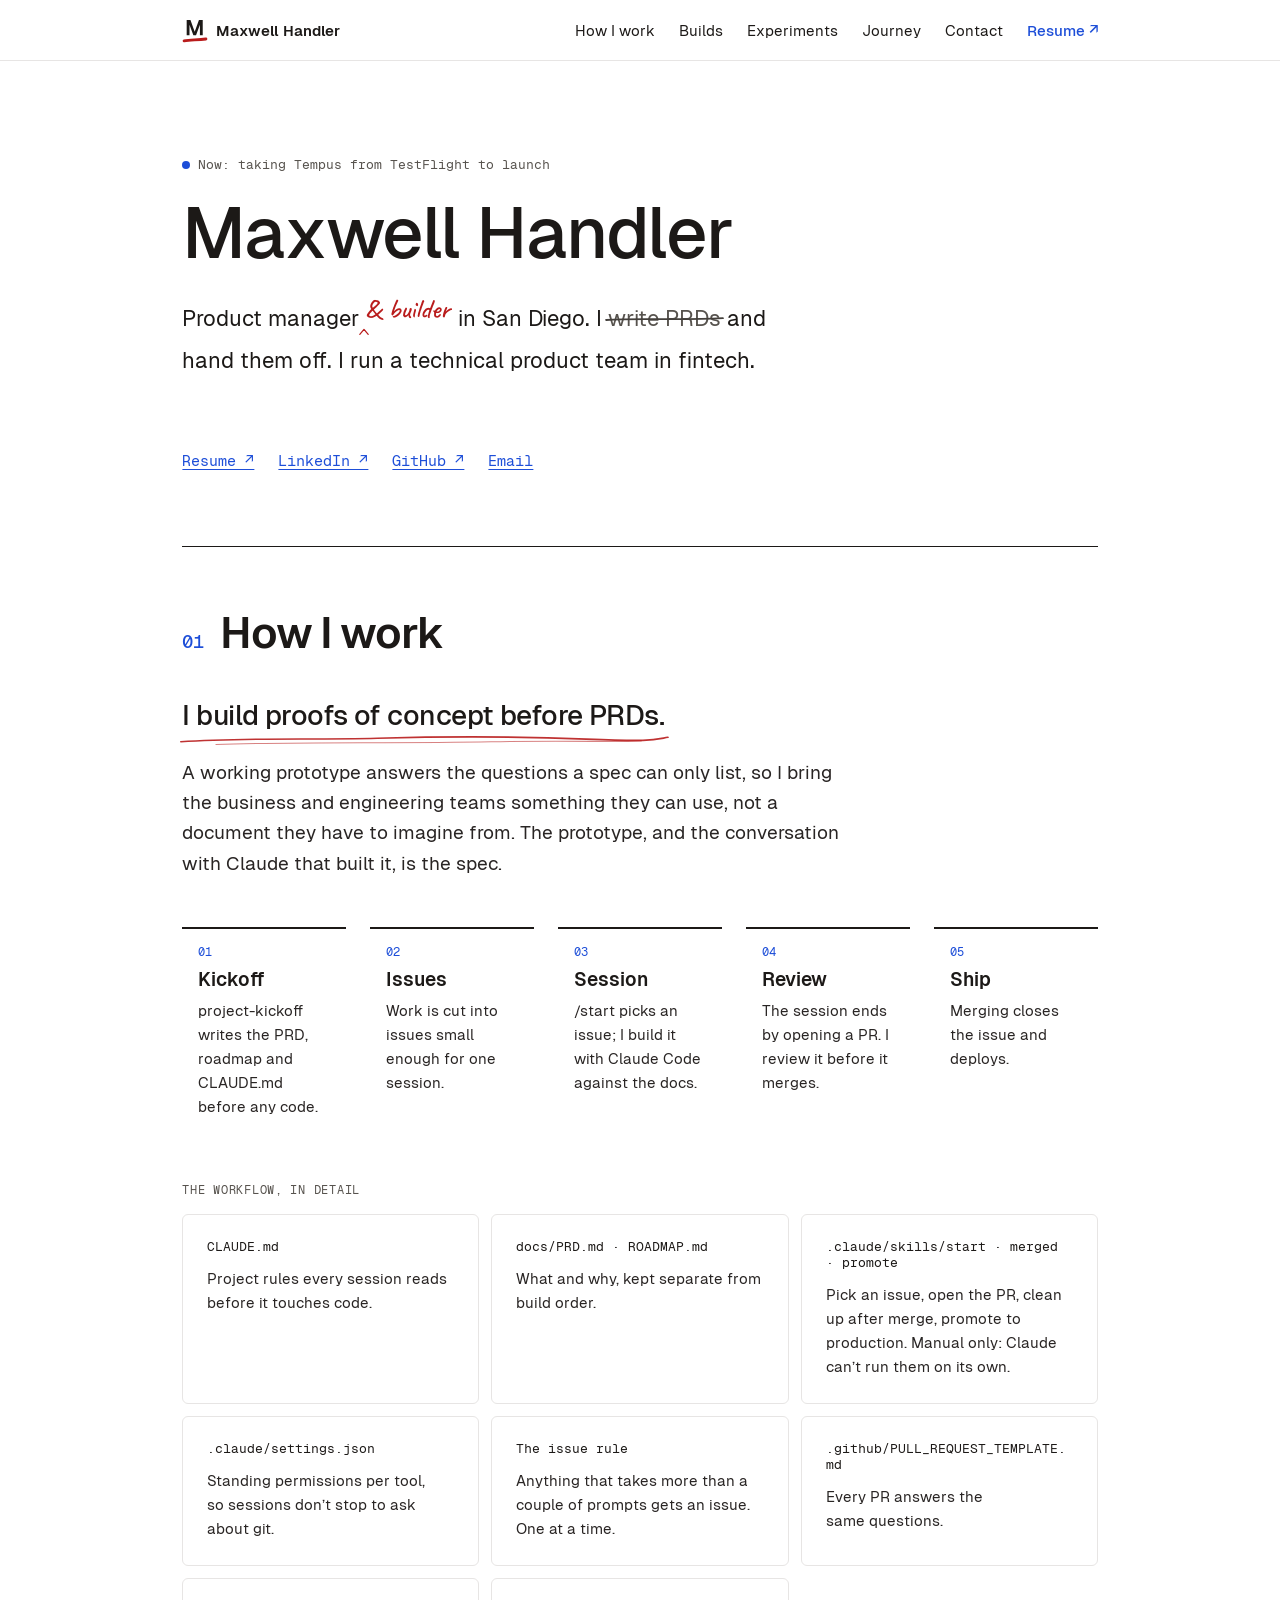
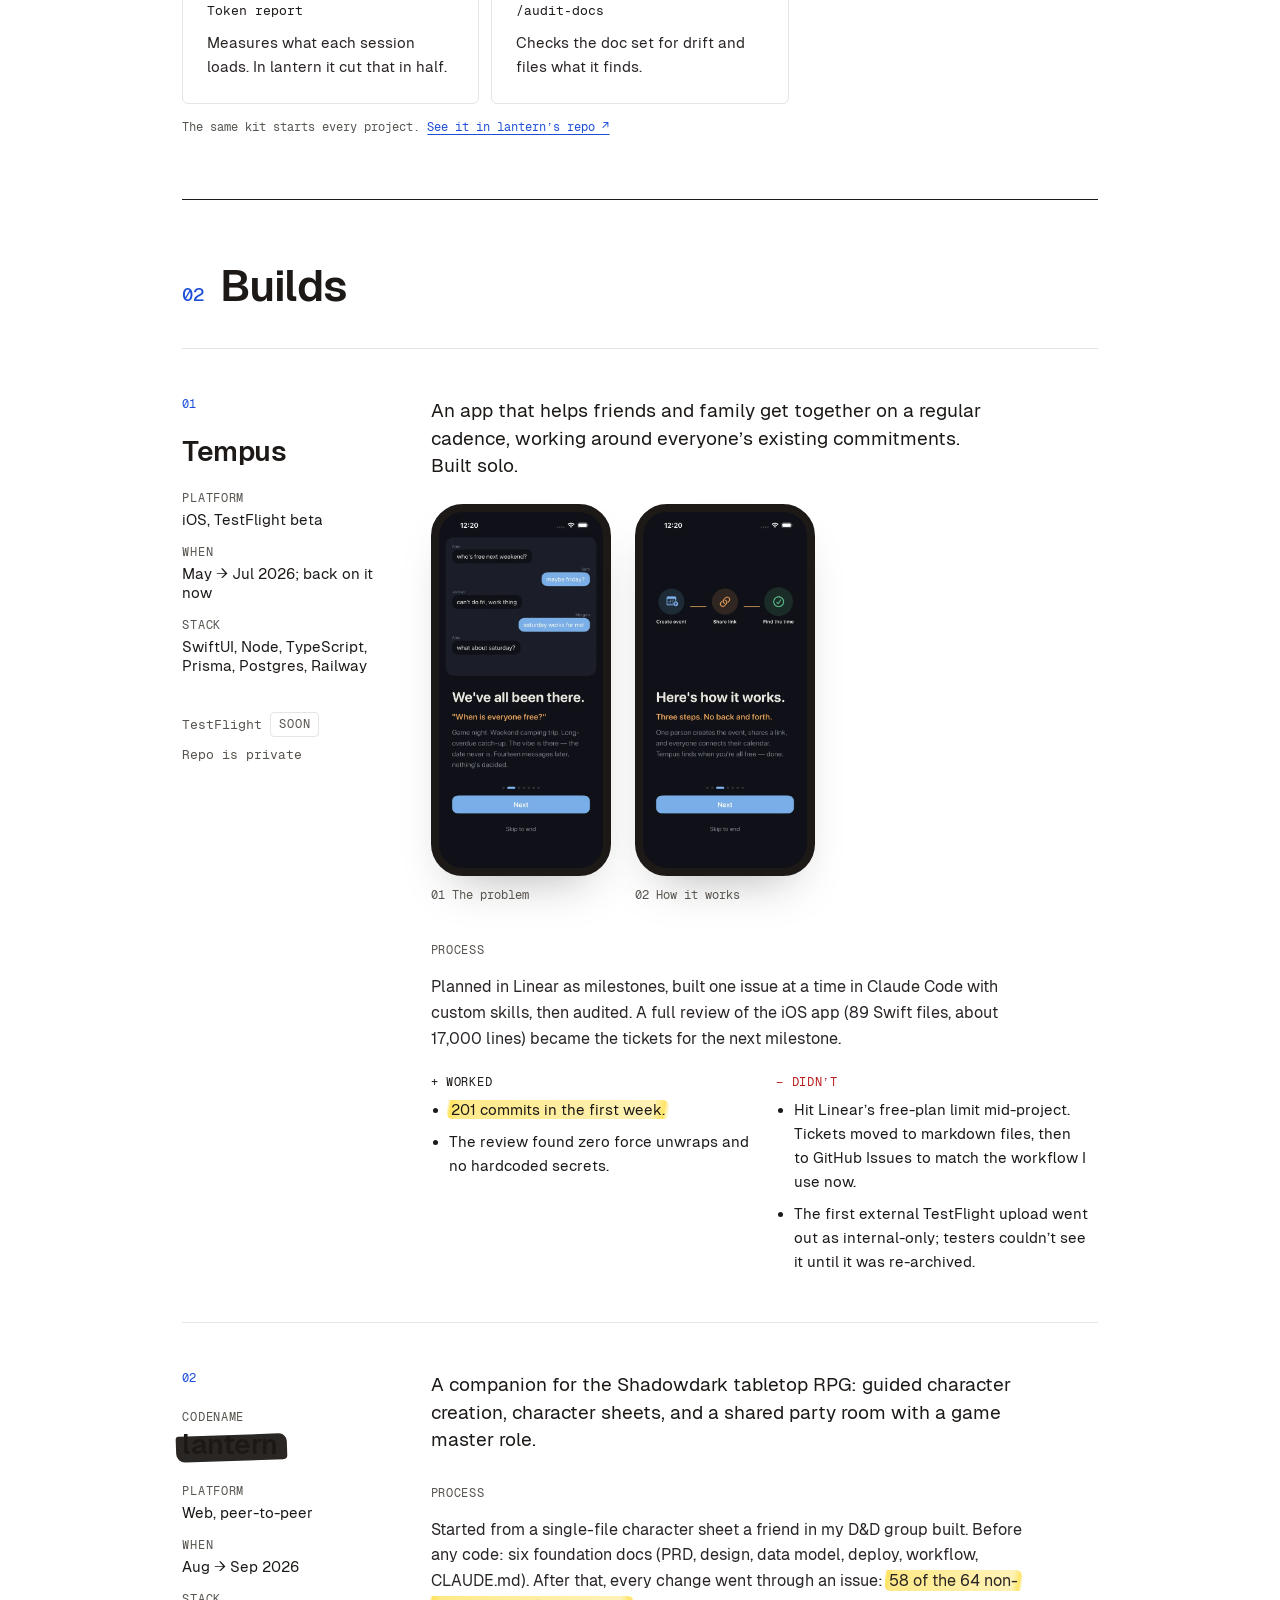
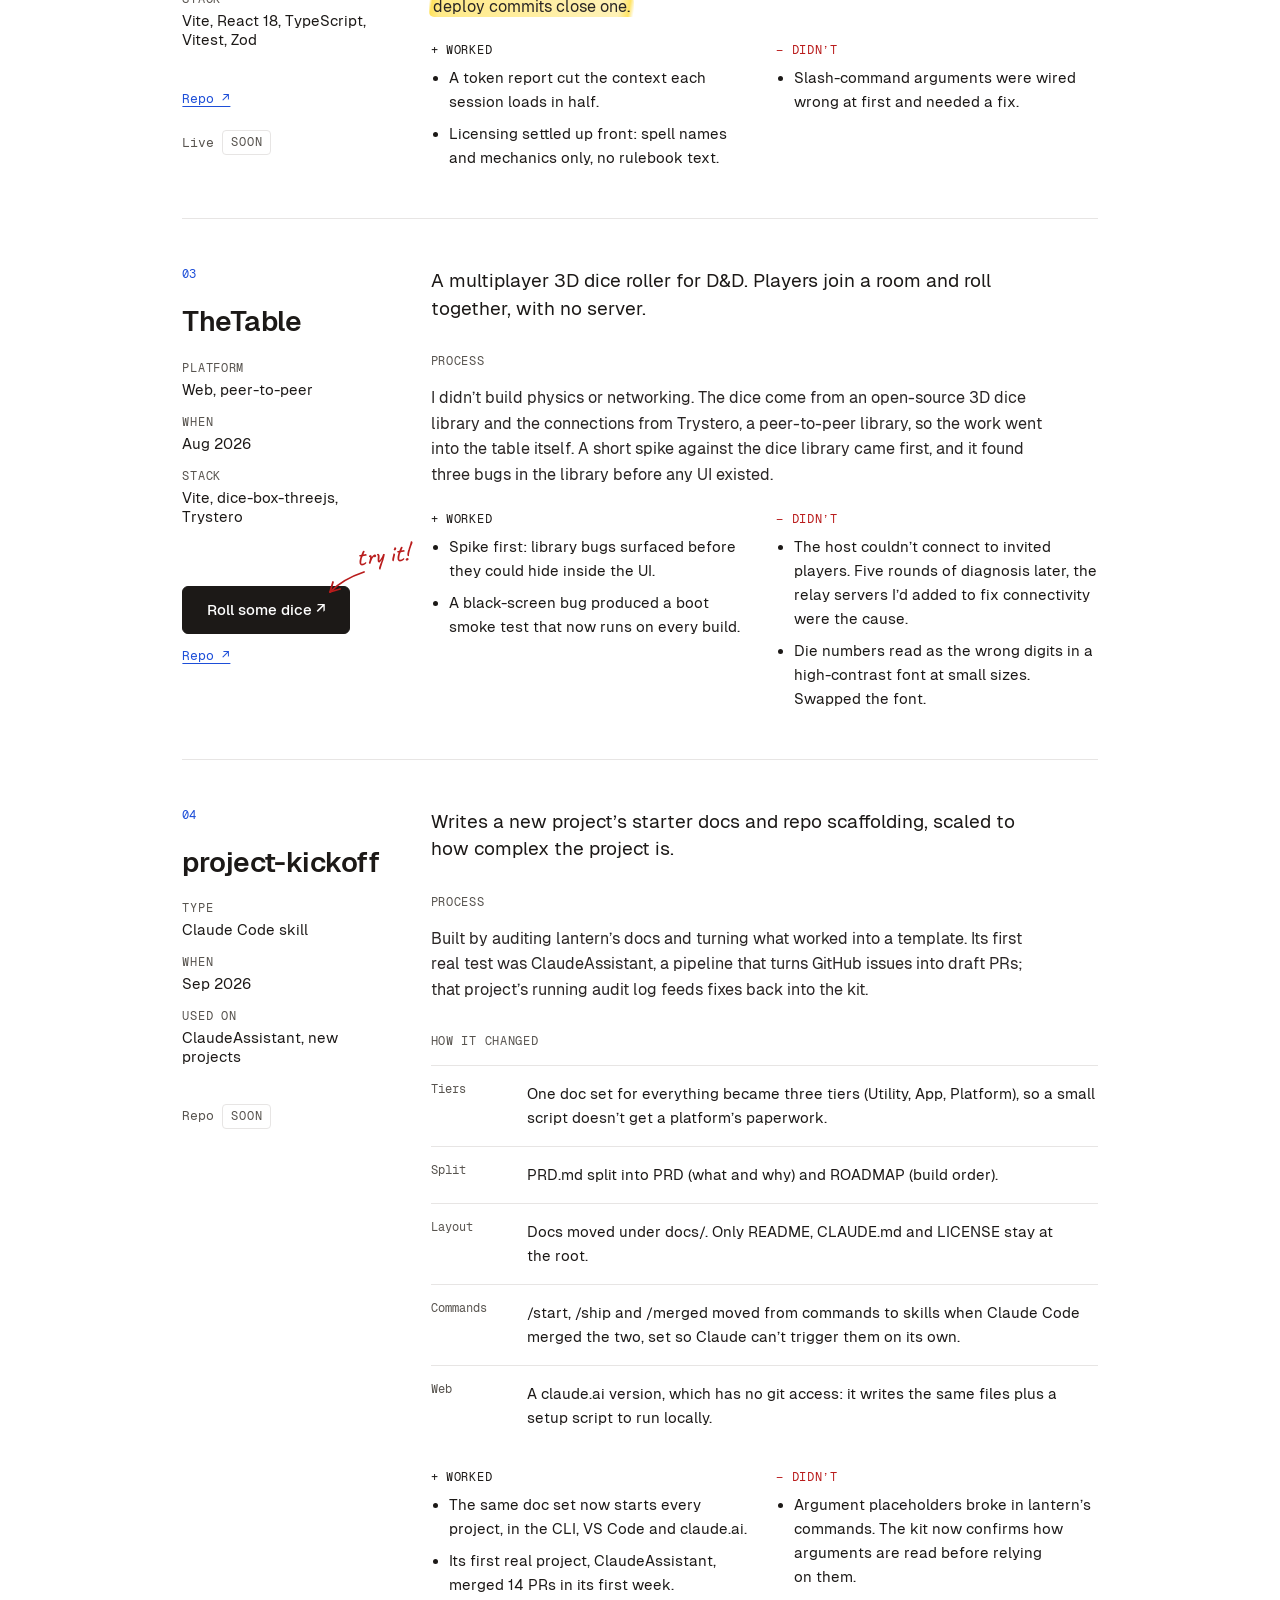
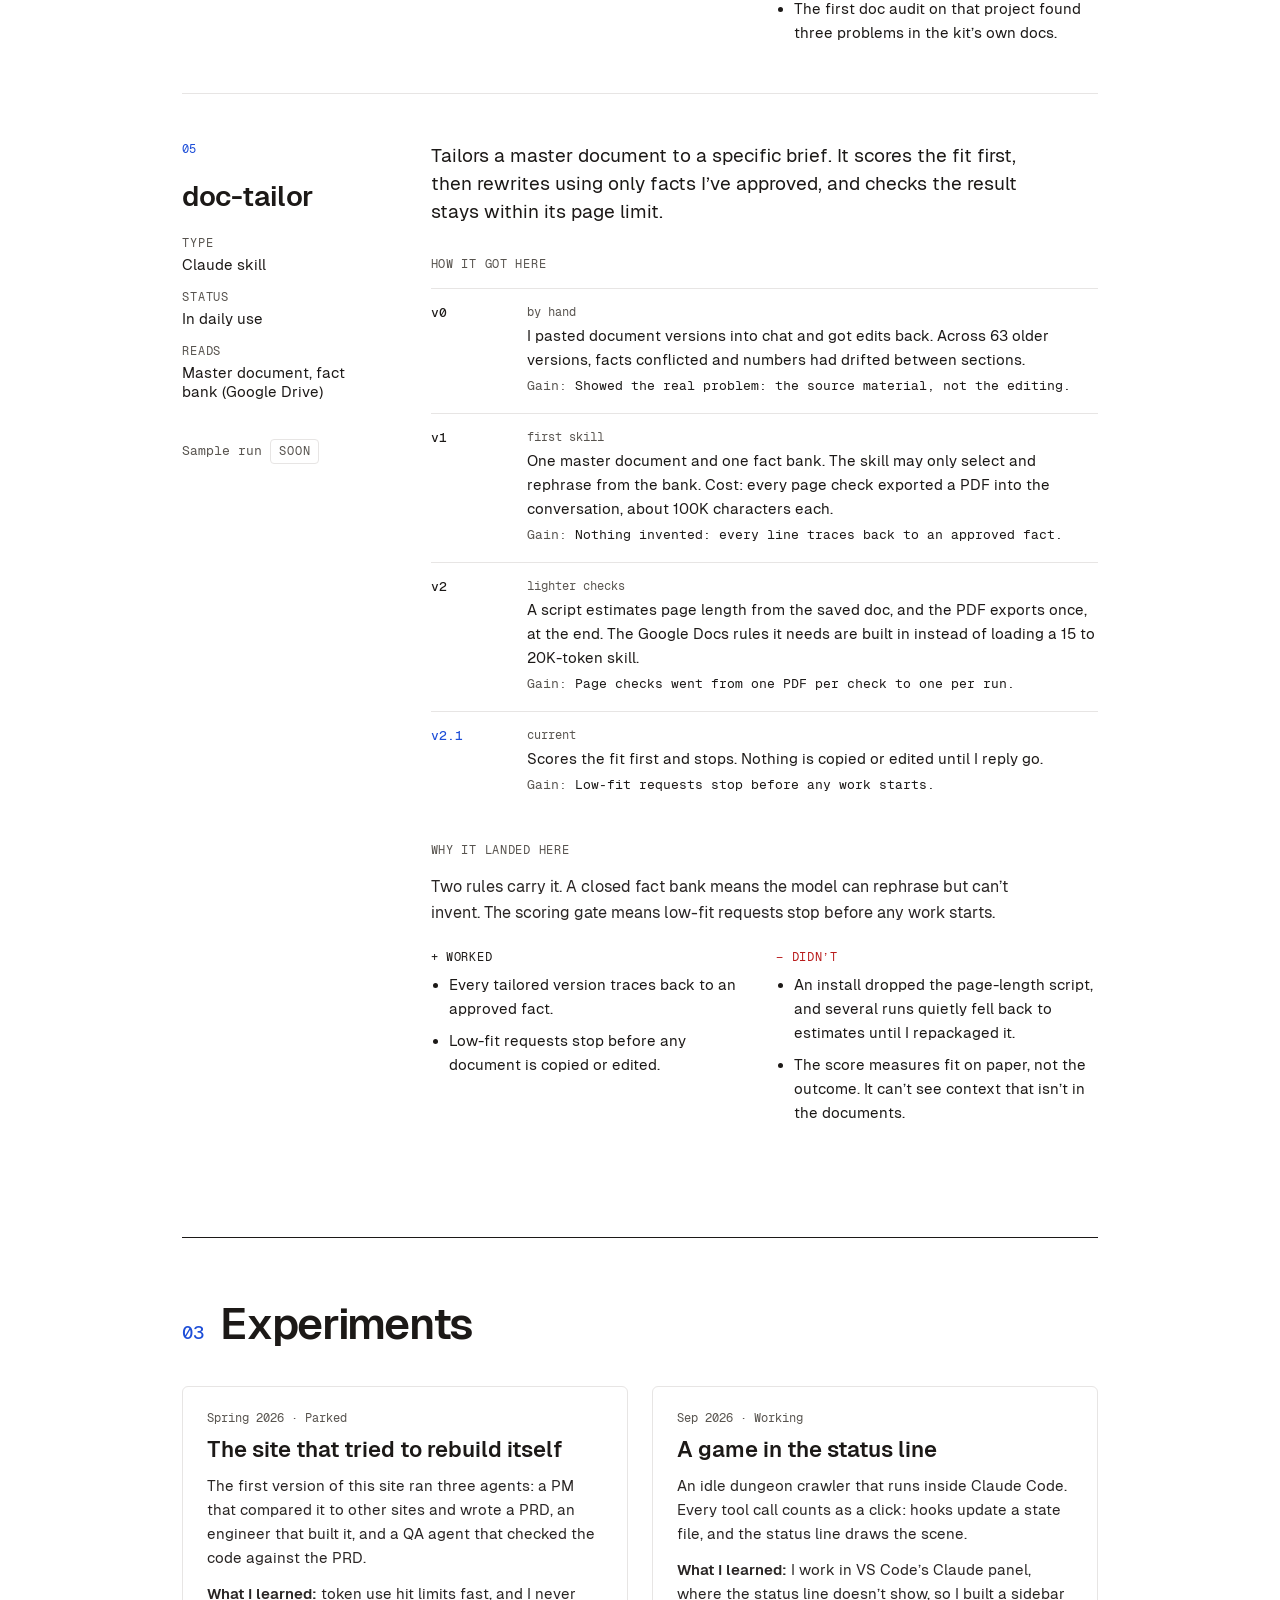
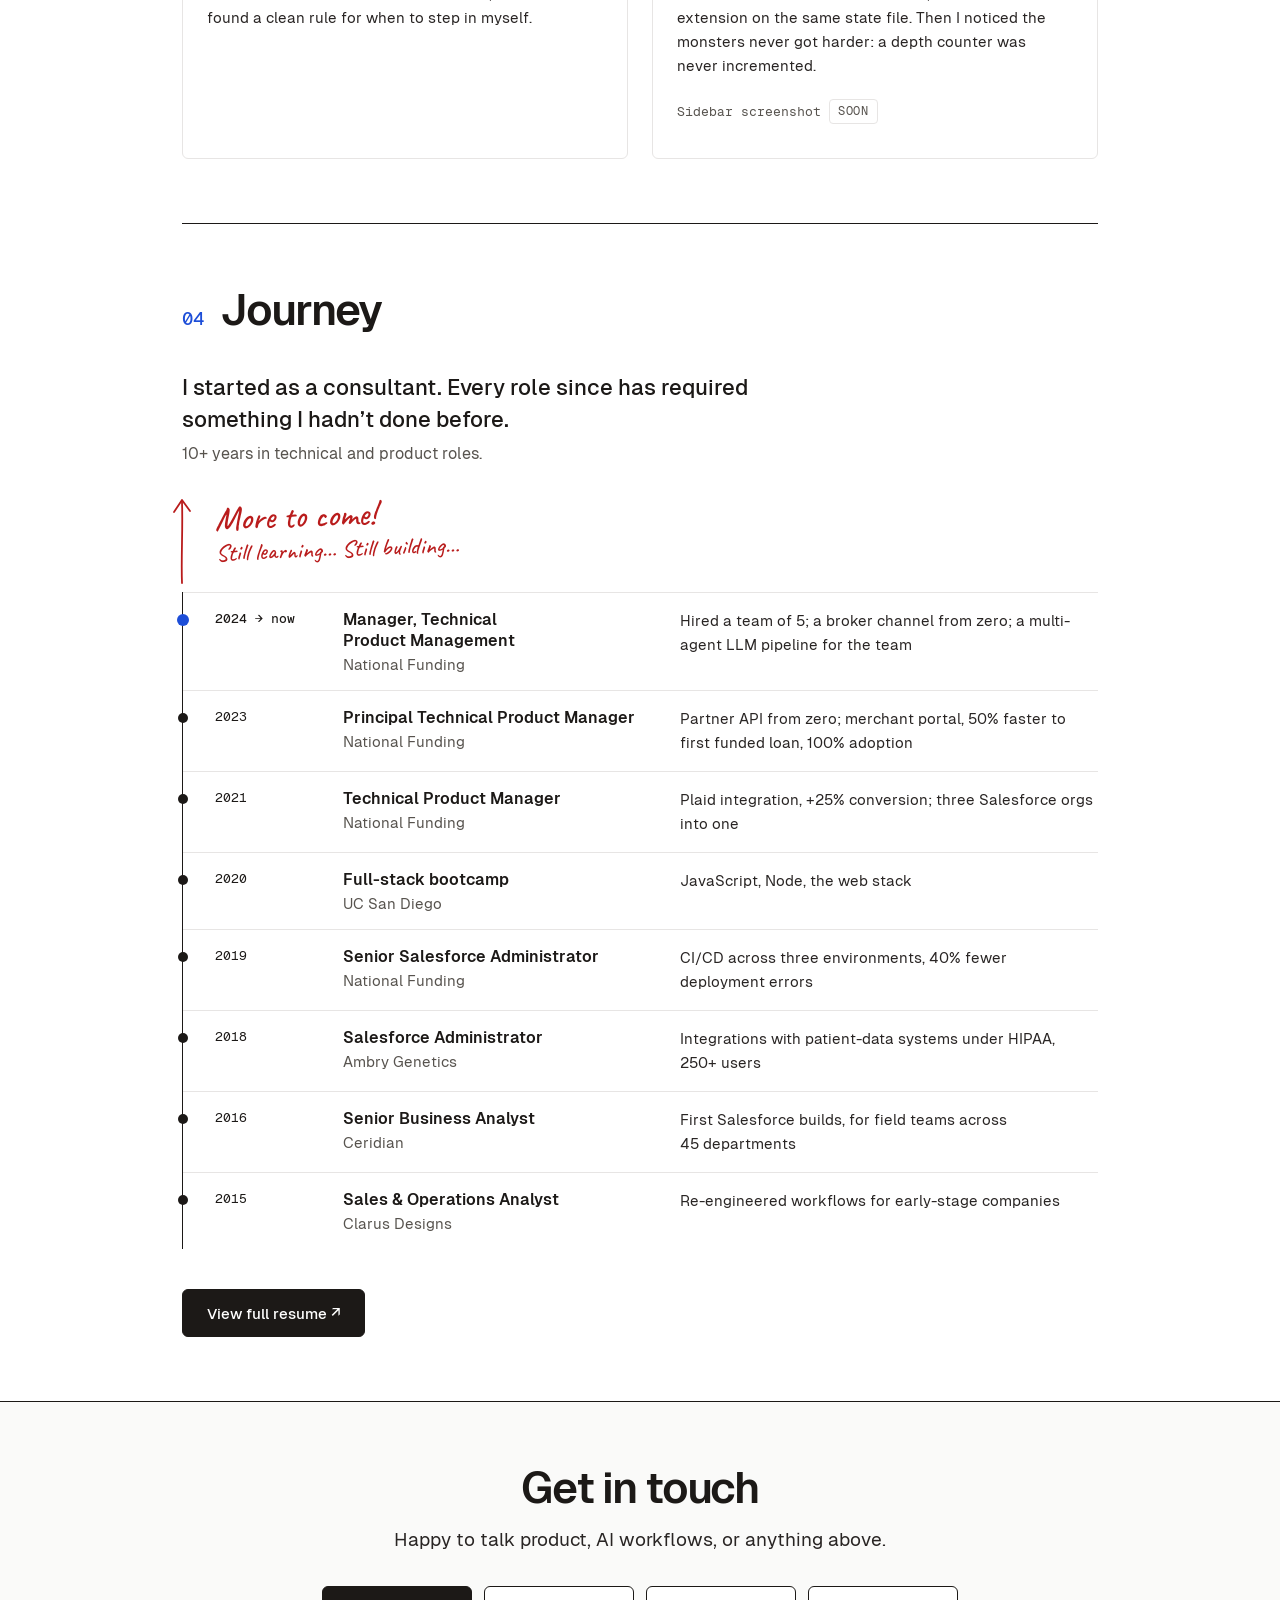
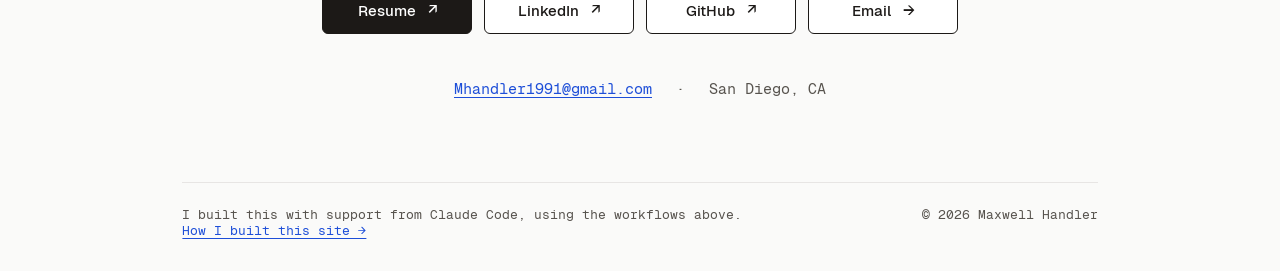
==== commit 4e0f8026: "feat(home): real Tempus screenshots in the phone frames — closes #46 Replaces the two empty phone pl" ====
--- a/index.html
+++ b/index.html
@@ -136,10 +136,15 @@
               </div>
               <div class="story">
                 <p class="story__lede">An app that helps friends and family get together on a regular cadence, working around everyone’s existing commitments. Built solo.</p>
-                <!-- TODO: Tempus screenshots. Replace each placeholder frame with <img> inside .phone (home feed, Grid Refiner) and real alt text describing the screen. -->
                 <div class="phones">
-                  <div class="phone" role="img" aria-label="Tempus home feed screenshot, coming soon">[Screenshot: home feed]</div>
-                  <div class="phone" role="img" aria-label="Tempus Grid Refiner screenshot, coming soon">[Screenshot: Grid Refiner]</div>
+                  <figure class="phone">
+                    <div class="phone__frame"><img src="assets/tempus/tempus-onboarding-problem.webp" width="540" height="1174" loading="lazy" alt="Tempus onboarding: a group chat going in circles over which day works, under the line “We’ve all been there.”"></div>
+                    <figcaption class="phone__cap">01 The problem</figcaption>
+                  </figure>
+                  <figure class="phone">
+                    <div class="phone__frame"><img src="assets/tempus/tempus-onboarding-how.webp" width="540" height="1174" loading="lazy" alt="Tempus onboarding: three steps, create event, share link, find the time."></div>
+                    <figcaption class="phone__cap">02 How it works</figcaption>
+                  </figure>
                 </div>
                 <h4 class="label story__label">Process</h4>
                 <p class="story__text">Planned in Linear as milestones, built one issue at a time in Claude Code with custom skills, then audited. A full review of the iOS app (89 Swift files, about 17,000 lines) became the tickets for the next milestone.</p>
--- a/css/tokens.css
+++ b/css/tokens.css
@@ -11,7 +11,7 @@
   --muted: #57534E;        /* labels, meta, captions (stone-600), 7.5:1 on white */
   --rule: #E7E5E4;         /* light dividers between projects, card borders (stone-200) */
   --paper: #FFFFFF;        /* page background */
-  --paper-alt: #FAFAF9;    /* footer, phone-frame fill, secondary hover (stone-50) */
+  --paper-alt: #FAFAF9;    /* footer, secondary hover (stone-50) */
   --accent: #1D4ED8;       /* links, section numbers, active step, current-role dot (blue-700) */
   --pencil: #B91C1C;       /* hand-drawn marks and the "Didn't" label (red-700) */
   --graphite: #44403C;     /* strike-throughs in the intro edit; red stays for new words (stone-700) */
--- a/css/home.css
+++ b/css/home.css
@@ -264,13 +264,13 @@
 
 /* Phone frames */
 .phones { display: flex; flex-wrap: wrap; gap: var(--space-5); margin: var(--space-2) 0; }
-.phone {
-  width: 180px; height: 380px; padding: var(--space-4);
-  border: 8px solid var(--ink); border-radius: 32px; background: var(--paper-alt);
-  box-shadow: 0 24px 48px -24px rgba(28, 25, 23, 0.35);
-  display: flex; align-items: center; justify-content: center; text-align: center;
-  font-family: var(--font-mono); font-size: var(--text-12); color: var(--muted);
-}
+.phone { width: 180px; margin: 0; display: flex; flex-direction: column; gap: var(--space-3); }
+.phone__frame {
+  border: 8px solid var(--ink); border-radius: 32px; background: var(--ink);
+  box-shadow: 0 24px 48px -24px rgba(28, 25, 23, 0.35); overflow: hidden;
+}
+.phone__frame img { display: block; width: 100%; height: auto; }
+.phone__cap { font-family: var(--font-mono); font-size: var(--text-12); color: var(--muted); }
 
 /* Worked / Didn't */
 .outcomes {
